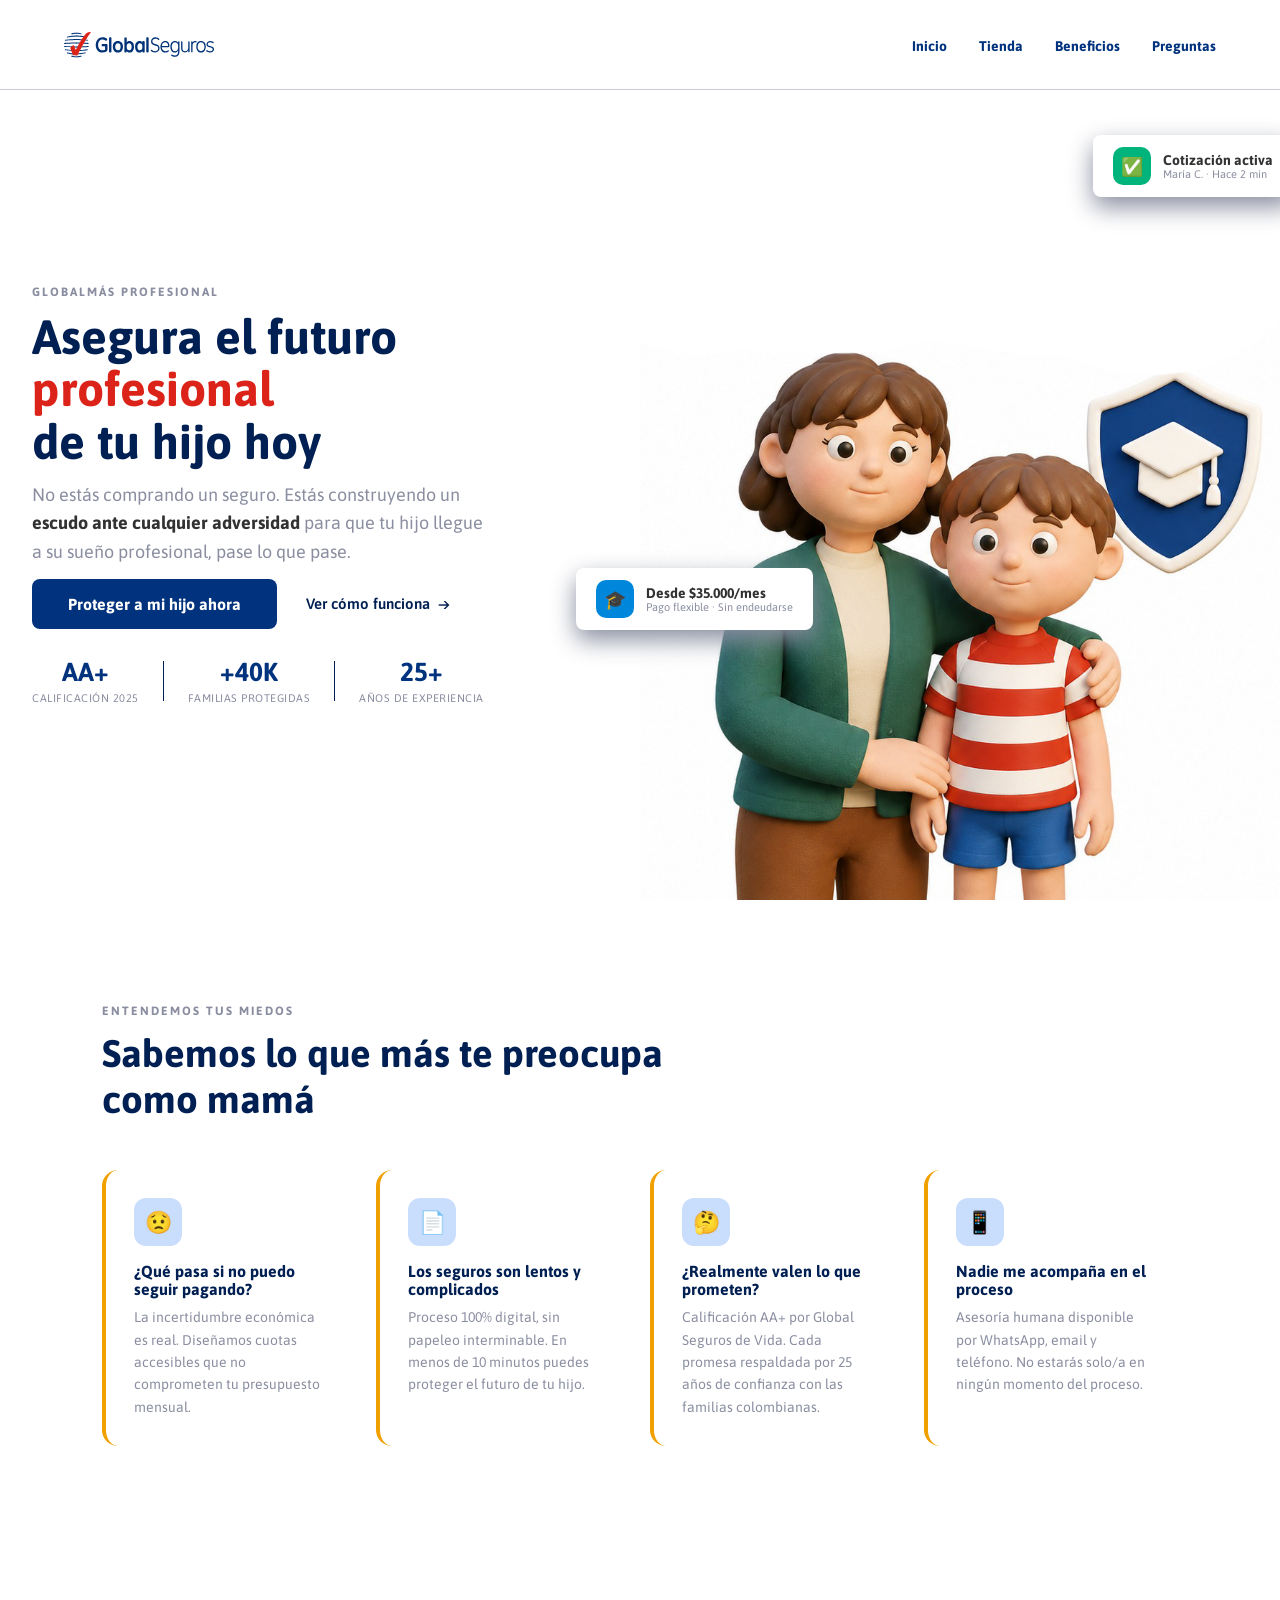
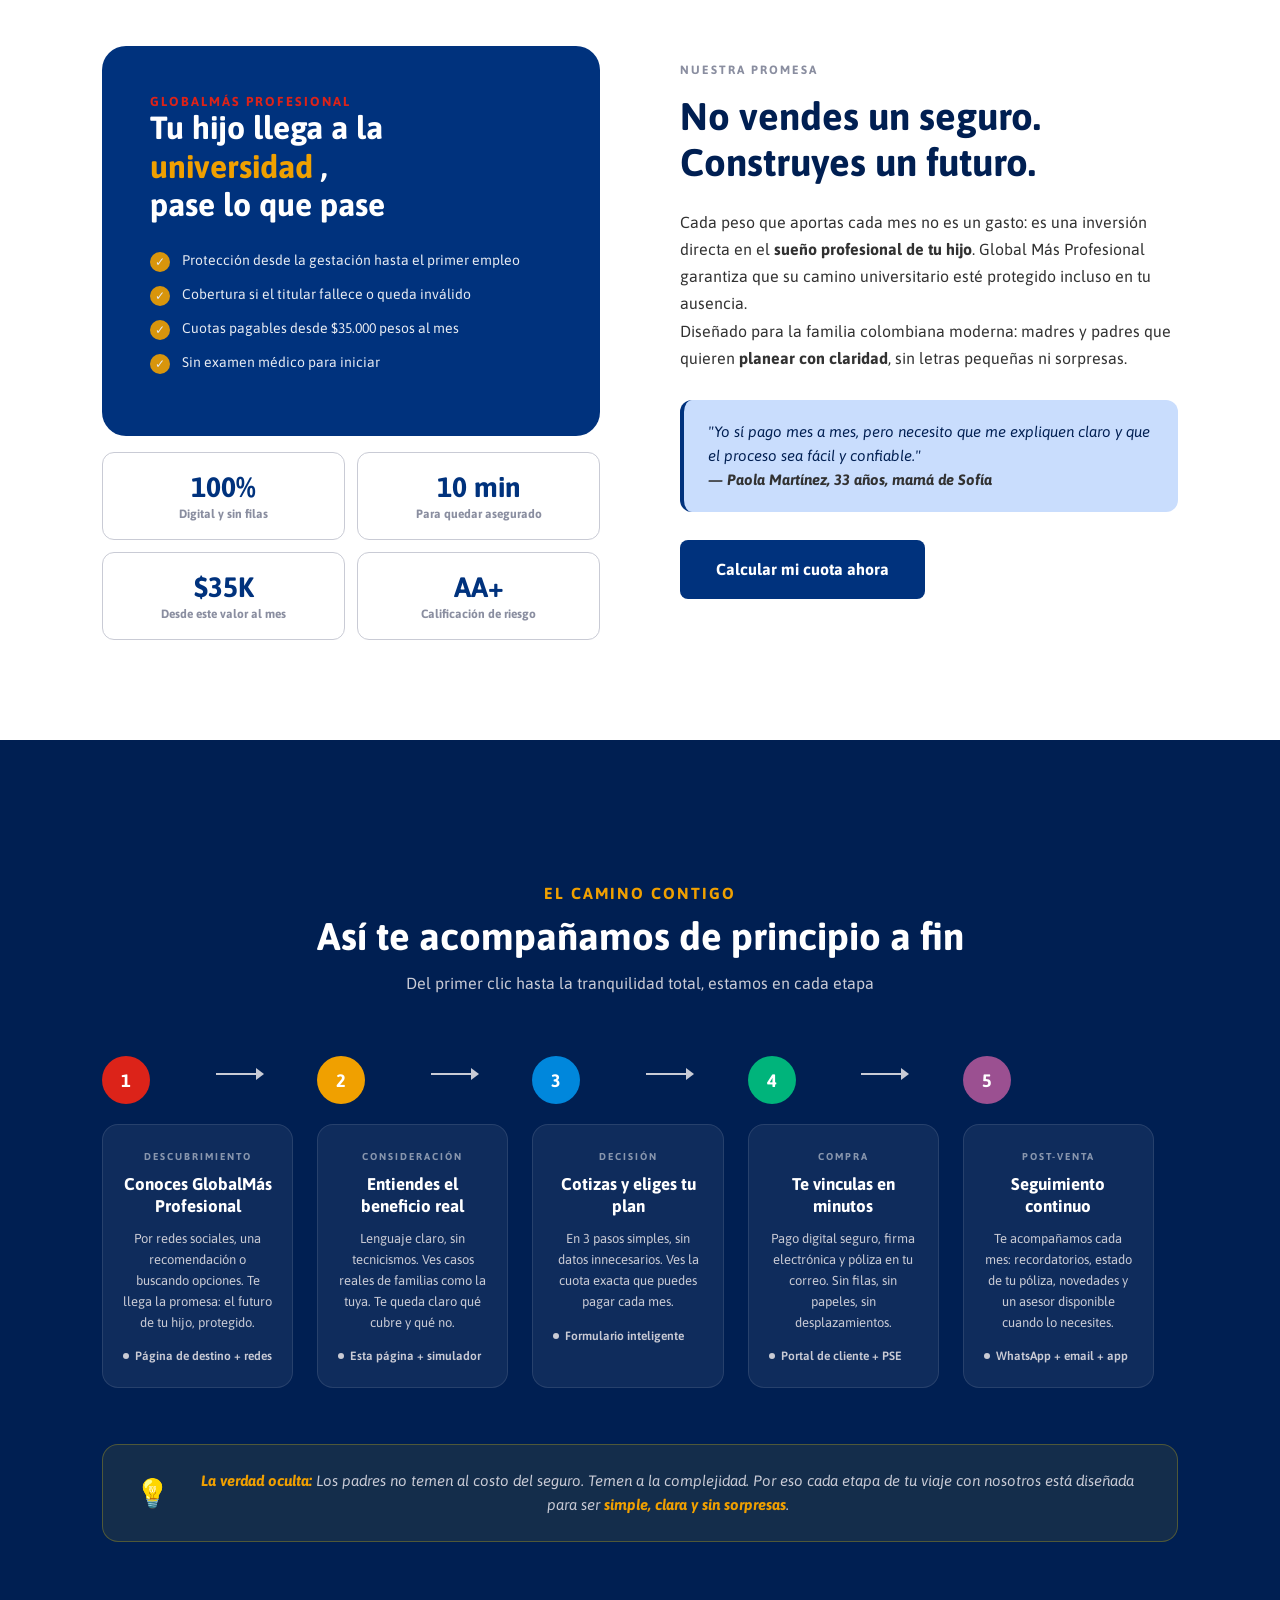
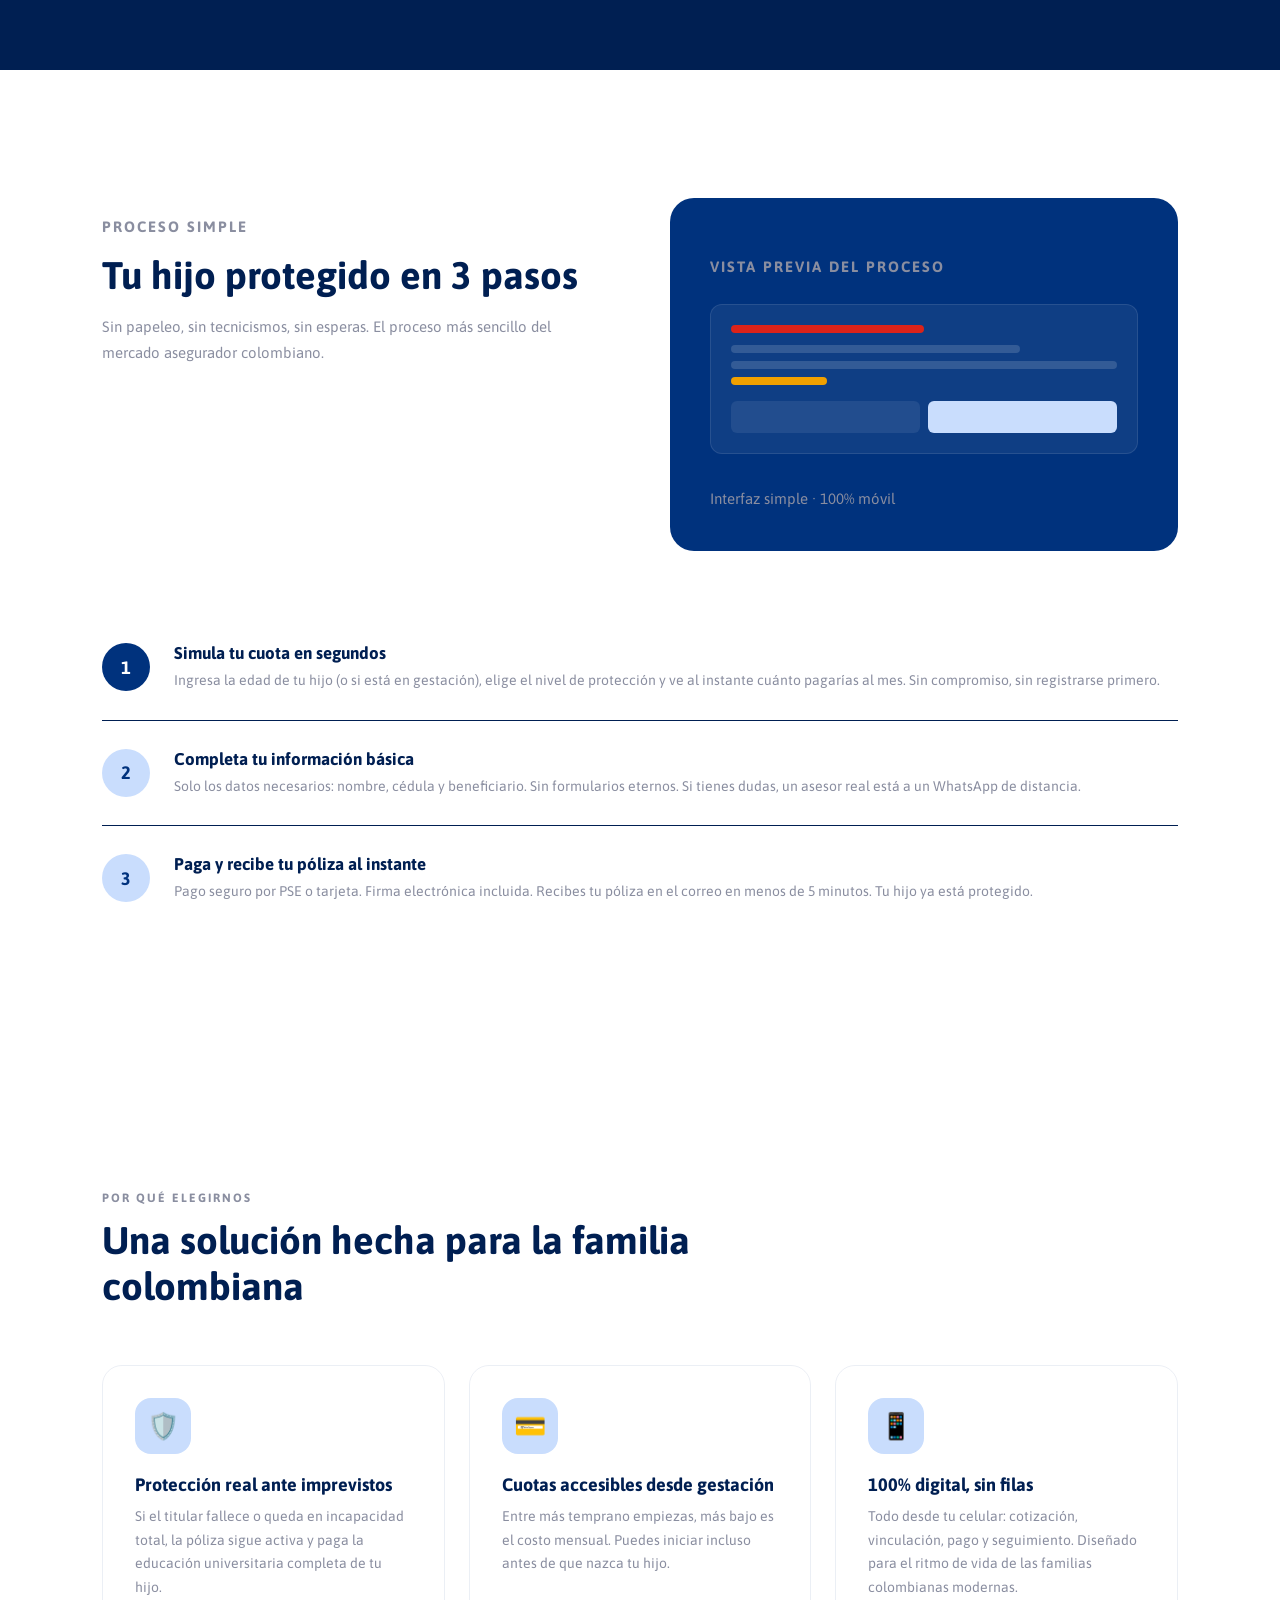
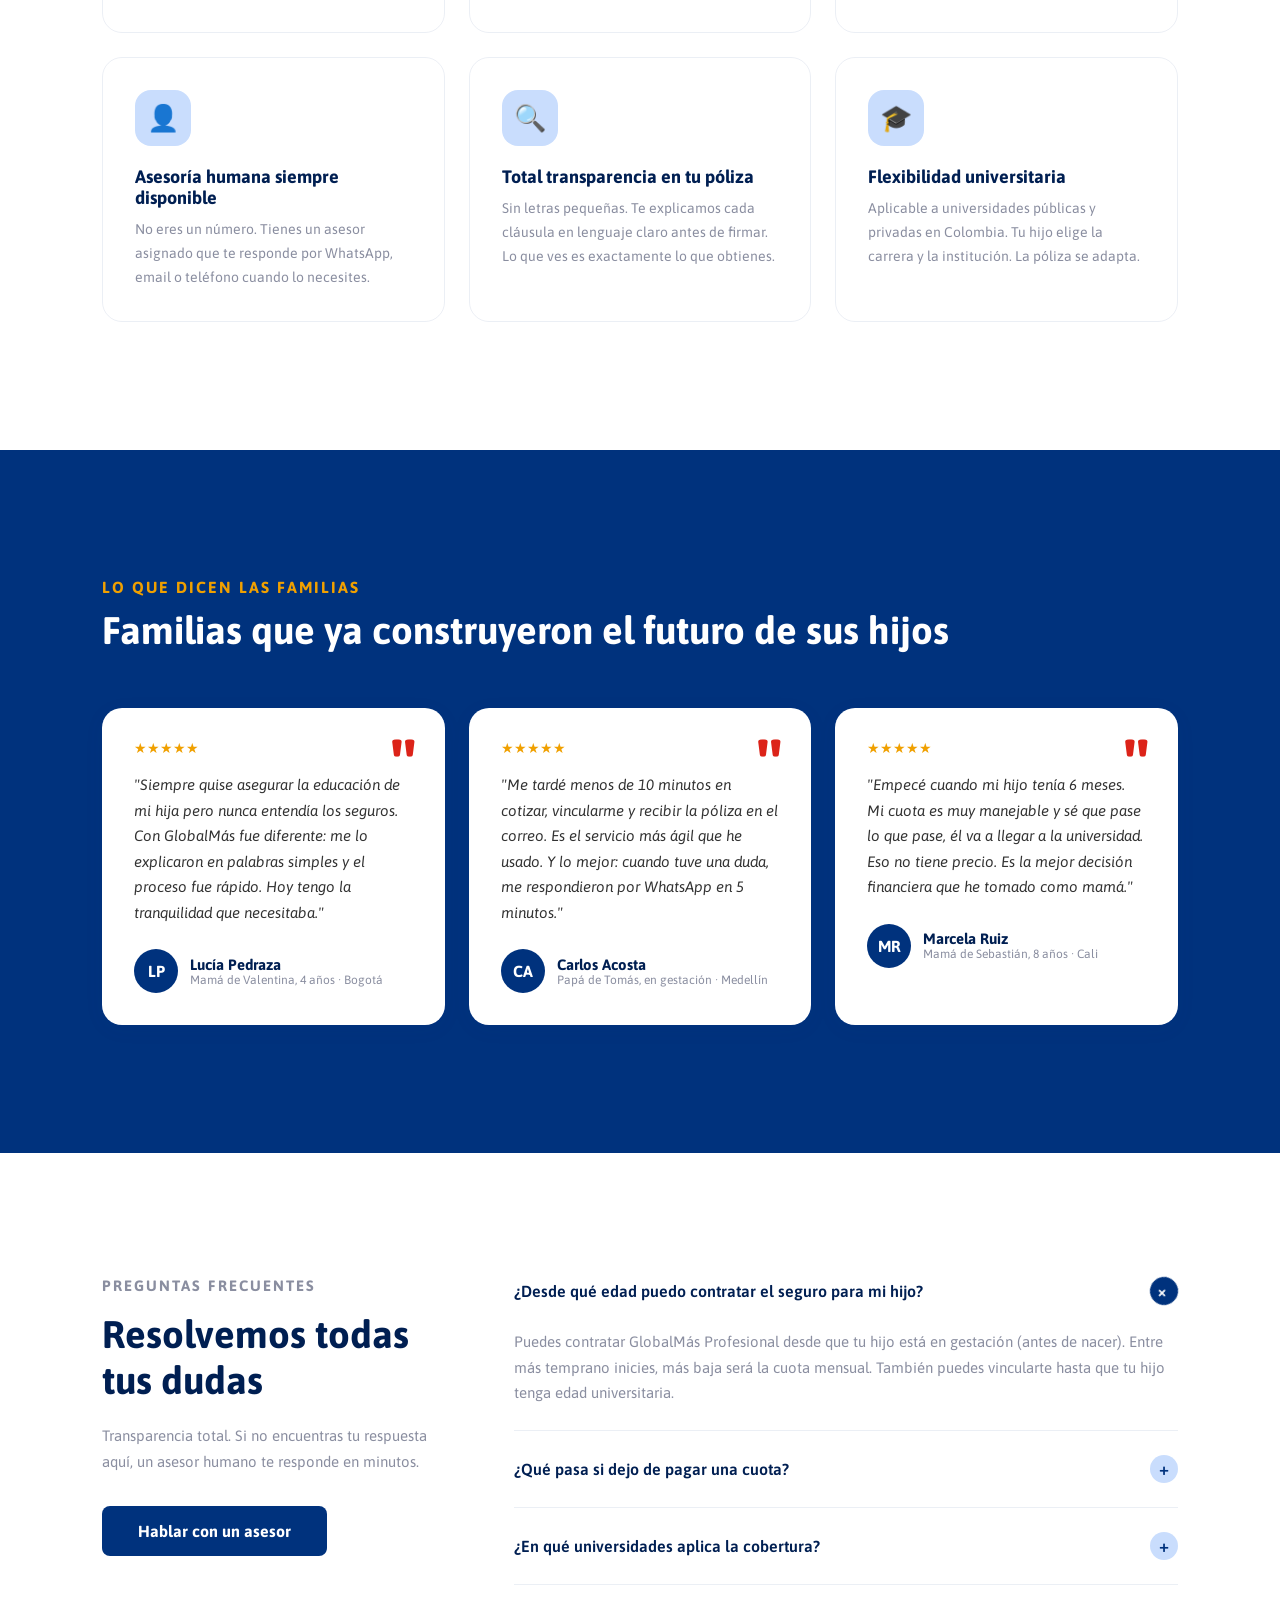
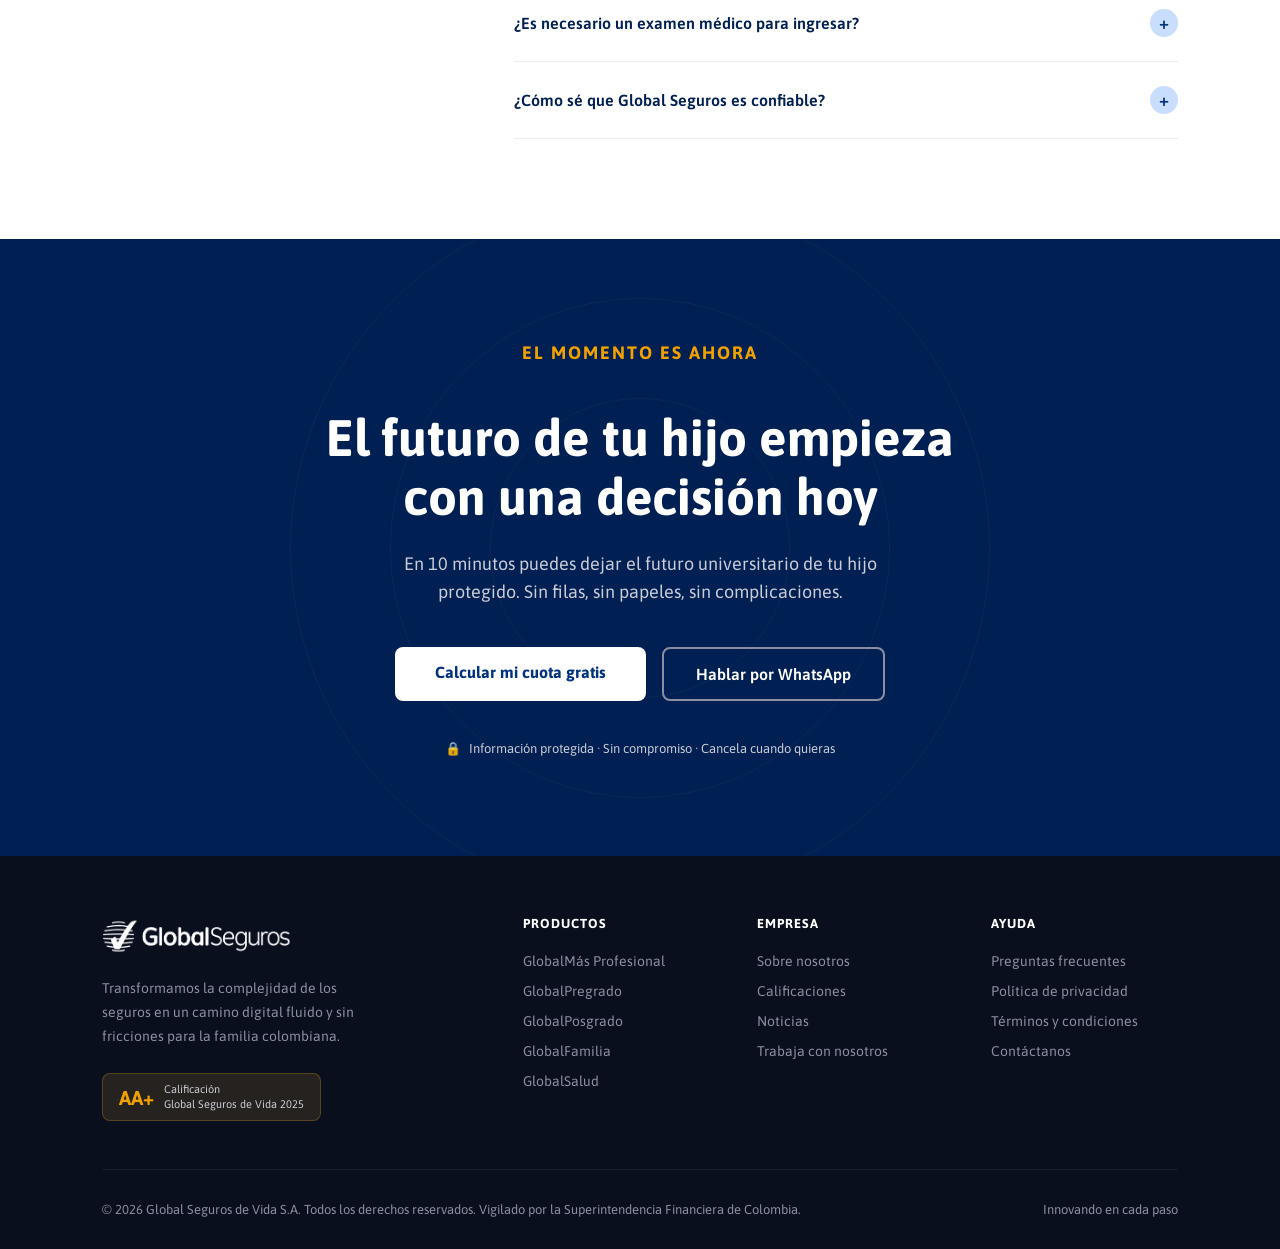
==== index.html @ 89522b18 "arreglo de carga de logos" ====
<!DOCTYPE html>
<html lang="es">
<head>
  <meta charset="UTF-8">
  <meta name="viewport" content="width=device-width, initial-scale=1.0">
  <title>GlobalMás Profesional</title>
  
  <link href="https://fonts.googleapis.com/css2?family=Asap:ital,wght@0,400;0,500;0,600;0,700;1,400&display=swap" rel="stylesheet">
  
  <link rel="stylesheet" href="estilos/marca.css">
</head>
 
<body>
  <nav>
    <div class="logotipo">
      <img src="multimedia/logo-globalseguros-2025.svg" alt="Global Seguros Logo" class="logotipo-imagen" style="max-width: 150px;">
    </div>
    <ul>
  <li><a href="index.html">Inicio</a></li>
  <li><a href="marketplace/marketplace.html">Tienda</a></li>
  <li><a href="index.html#beneficios">Beneficios</a></li>
  <li><a href="index.html#faq">Preguntas</a></li>
</ul>
  </nav>

<!-- HERO ------------------------------------------------------------------------------------->
<section class="principal">
  
    <div class="principal-tarjeta-flotante tarjeta1">
      <div class="tarjeta-icono-fondo verde">✅</div>
      <div>
        <div class="tarjeta-valor">Cotización activa</div>
        <div class="tarjeta-leyenda">María C. · Hace 2 min</div>
      </div>
    </div>
    
    <div class="principal-tarjeta-flotante tarjeta2">
      <div class="tarjeta-icono-fondo azul">🎓</div>
      <div>
        <div class="tarjeta-valor">Desde $35.000/mes</div>
        <div class="tarjeta-leyenda">Pago flexible · Sin endeudarse</div>
      </div>
    </div>
  <div class="principal-informacion">
    <span class="etiqueta">GlobalMás Profesional</span>

    <h1>
      Asegura el futuro<br>
      <span class="destacado">profesional</span><br>
      de tu hijo hoy
    </h1>

    <p class="principal-texto">
      No estás comprando un seguro. Estás construyendo un 
      <strong>escudo ante cualquier adversidad</strong>
      para que tu hijo llegue a su sueño profesional, pase lo que pase.
    </p>

    <div class="principal-acciones">
      <a href="#cta" class="boton-primario">Proteger a mi hijo ahora</a>
      <a href="#journey" class="boton-secundario">Ver cómo funciona</a>
    </div>

    <div class="principal-confianza">
      <div class="confianza-estadistica">
        <span class="numero">AA+</span>
        <span class="leyenda">Calificación 2025</span>
      </div>

      <div class="confianza-divisor"></div>
      
      <div class="confianza-estadistica">
        <span class="numero">+40K</span>
        <span class="leyenda">Familias protegidas</span>
      </div>

      <div class="confianza-divisor"></div>
      
      <div class="confianza-estadistica">
        <span class="numero">25+</span>
        <span class="leyenda">Años de experiencia</span>
      </div>
    </div>
  </div>

  <div class="contenedor-carrusel">
  
  <div class="carrusel-track" id="carrusel-track">
    <div class="carrusel-tarjeta">
      <img src="multimedia/heroimgcerca.png" alt="Descripción 1" class="carrusel-img">
    </div>
    <div class="carrusel-tarjeta">
      <img src="multimedia/heroimgdefrente.png" alt="Descripción 2" class="carrusel-img">
    </div>
    <div class="carrusel-tarjeta">
      <img src="multimedia/heroimgespaldas.png" alt="Descripción 3" class="carrusel-img">
    </div>
  </div>

</div>
</section>

<!-- PUNTOS DE DOLOR ----------------------------------------------------------------->
<section class="seccion-dolor">
  <p class="etiqueta">Entendemos tus miedos</p>
  <h2 class="seccion-title">Sabemos lo que más te preocupa como mamá</h2>
  <div class="dolor-cuadricula">
    <div class="dolor-tarjeta">
      <div class="icono">😟</div>
      <h3>¿Qué pasa si no puedo seguir pagando?</h3>
      <p>La incertidumbre económica es real. Diseñamos cuotas accesibles que no comprometen tu presupuesto mensual.</p>
    </div>
    <div class="dolor-tarjeta">
      <div class="icono">📄</div>
      <h3>Los seguros son lentos y complicados</h3>
      <p>Proceso 100% digital, sin papeleo interminable. En menos de 10 minutos puedes proteger el futuro de tu hijo.</p>
    </div>
    <div class="dolor-tarjeta">
      <div class="icono">🤔</div>
      <h3>¿Realmente valen lo que prometen?</h3>
      <p>Calificación AA+ por Global Seguros de Vida. Cada promesa respaldada por 25 años de confianza con las familias colombianas.</p>
    </div>
    <div class="dolor-tarjeta">
      <div class="icono">📱</div>
      <h3>Nadie me acompaña en el proceso</h3>
      <p>Asesoría humana disponible por WhatsApp, email y teléfono. No estarás solo/a en ningún momento del proceso.</p>
    </div>
  </div>
</section>

<!-- PROPUESTA DE VALOR --------------------------------------------------------------------------------------->
<section class="seccion-valor">
  <div class="valor-visual">
    <div class="valor-tarjeta-principal">
      <p class="nombre-producto">GlobalMás Profesional</p>
      <h2>Tu hijo llega a la<br>
        <span>universidad</span>
        ,<br>pase lo que pase</h2>
      <ul class="valor-lista-caracteristicas">
        <li>
          <span class="circulo-verificacion">✓</span>
          <span>Protección desde la gestación hasta el primer empleo</span>
        </li>
        <li>
          <span class="circulo-verificacion">✓</span>
          <span>Cobertura si el titular fallece o queda inválido</span>
        </li>
        <li>
          <span class="circulo-verificacion">✓</span>
          <span>Cuotas pagables desde $35.000 pesos al mes</span>
        </li>
        <li>
          <span class="circulo-verificacion">✓</span>
          <span>Sin examen médico para iniciar</span>
        </li>
      </ul>
    </div>
    <div class="valor-mini-tarjetas">
      <div class="valor-mini-tarjeta">
        <div class="grande">100%</div>
        <div class="pequeno">Digital y sin filas</div>
      </div>
      <div class="valor-mini-tarjeta">
        <div class="grande">10 min</div>
        <div class="pequeno">Para quedar asegurado</div>
      </div>
      <div class="valor-mini-tarjeta">
        <div class="grande">$35K</div>
        <div class="pequeno">Desde este valor al mes</div>
      </div>
      <div class="valor-mini-tarjeta">
        <div class="grande">AA+</div>
        <div class="pequeno">Calificación de riesgo</div>
      </div>
    </div>
  </div>

  <div class="valor-contenido">
    <p class="etiqueta">Nuestra promesa</p>
    <h2 class="seccion-title">No vendes un seguro.<br>Construyes un futuro.</h2>
    <p>
      Cada peso que aportas cada mes no es un gasto: es una inversión directa en el <strong>sueño profesional de tu hijo</strong>. Global Más Profesional garantiza que su camino universitario esté protegido incluso en tu ausencia.
    </p>
    <p>
      Diseñado para la familia colombiana moderna: madres y padres que quieren <strong>planear con claridad</strong>, sin letras pequeñas ni sorpresas.
    </p>
    <div class="caja-promesa">
      <p>"Yo sí pago mes a mes, pero necesito que me expliquen claro y que el proceso sea fácil y confiable."<br><strong>— Paola Martínez, 33 años, mamá de Sofía</strong></p>
    </div>
    <a href="#cta" class="boton-primario">Calcular mi cuota ahora</a>
  </div>
</section>

<!-- CUSTOMER JOURNEY -------------------------------------------------->
<section class="seccion-experiencia" id="journey">
  <div class="experiencia-encabezado">
    <p class="seccion-etiqueta">El camino contigo</p>
    <h2 class="seccion-titulo">Así te acompañamos de principio a fin</h2>
    <p>Del primer clic hasta la tranquilidad total, estamos en cada etapa</p>
  </div>

  <div class="experiencia-pasos">
    <!-- Paso 1 -------------------------------------------------------------->
    <div class="experiencia-paso paso-num-1">
      <div class="paso-numero">1</div>
      <div class="paso-conector">
        <div class="paso-conector-linea"></div>
        <div class="paso-conector-flecha"></div>
      </div>
      <div class="paso-cuerpo">
        <p class="paso-etiqueta">Descubrimiento</p>
        <h3>Conoces GlobalMás Profesional</h3>
        <p>Por redes sociales, una recomendación o buscando opciones. Te llega la promesa: el futuro de tu hijo, protegido.</p>
        <div class="paso-accion">
          <span class="paso-accion-punto"></span>
          Página de destino + redes
        </div>
      </div>
    </div>

    <!-- Paso 2 -------------------------------------------->
    <div class="experiencia-paso paso-num-2">
      <div class="paso-numero">2</div>
      <div class="paso-conector">
        <div class="paso-conector-linea"></div>
        <div class="paso-conector-flecha"></div>
      </div>
      <div class="paso-cuerpo">
        <p class="paso-etiqueta">Consideración</p>
        <h3>Entiendes el beneficio real</h3>
        <p>Lenguaje claro, sin tecnicismos. Ves casos reales de familias como la tuya. Te queda claro qué cubre y qué no.</p>
        <div class="paso-accion">
          <span class="paso-accion-punto"></span>
          Esta página + simulador
        </div>
      </div>
    </div>

    <!-- Paso 3 ----------------------------------->
    <div class="experiencia-paso paso-num-3">
      <div class="paso-numero">3</div>
      <div class="paso-conector">
        <div class="paso-conector-linea"></div>
        <div class="paso-conector-flecha"></div>
      </div>
      <div class="paso-cuerpo">
        <p class="paso-etiqueta">Decisión</p>
        <h3>Cotizas y eliges tu plan</h3>
        <p>En 3 pasos simples, sin datos innecesarios. Ves la cuota exacta que puedes pagar cada mes.</p>
        <div class="paso-accion">
          <span class="paso-accion-punto"></span>
          Formulario inteligente
        </div>
      </div>
    </div>

    <!-- Paso 4 ------------------------------------------------>
    <div class="experiencia-paso paso-num-4">
      <div class="paso-numero">4</div>
      <div class="paso-conector">
        <div class="paso-conector-linea"></div>
        <div class="paso-conector-flecha"></div>
      </div>
      <div class="paso-cuerpo">
        <p class="paso-etiqueta">Compra</p>
        <h3>Te vinculas en minutos</h3>
        <p>Pago digital seguro, firma electrónica y póliza en tu correo. Sin filas, sin papeles, sin desplazamientos.</p>
        <div class="paso-accion">
          <span class="paso-accion-punto"></span>
          Portal de cliente + PSE
        </div>
      </div>
    </div>

    <!-- Paso 5 ------------------------------------------------>
    <div class="experiencia-paso paso-num-5">
      <div class="paso-numero">5</div>
      <div class="paso-cuerpo">
        <p class="paso-etiqueta">Post-venta</p>
        <h3>Seguimiento continuo</h3>
        <p>Te acompañamos cada mes: recordatorios, estado de tu póliza, novedades y un asesor disponible cuando lo necesites.</p>
        <div class="paso-accion">
          <span class="paso-accion-punto"></span>
          WhatsApp + email + app
        </div>
      </div>
    </div>
  </div>

  <div class="experiencia-percepcion">
    <span class="percepcion-icono">💡</span>
    <p class="percepcion-texto">
      <strong>La verdad oculta:</strong> Los padres no temen al costo del seguro. Temen a la complejidad. Por eso cada etapa de tu viaje con nosotros está diseñada para ser <strong>simple, clara y sin sorpresas</strong>.
    </p>
  </div>
</section>

<!-- CÓMO FUNCIONA ------------------------------------------------------------------------------------------------------->
<section class="seccion-como" id="how">
  <div class="como-encabezado">
    <div>
      <p class="etiqueta">Proceso simple</p>
      <h2 class="seccion-title">Tu hijo protegido en 3 pasos</h2>
      <p>Sin papeleo, sin tecnicismos, sin esperas. El proceso más sencillo del mercado asegurador colombiano.
      </p>
    </div>
    <div class="como-visual">
      <p class="como-visual-titulo">Vista previa del proceso</p>
      <div class="como-visual-pantalla">
        <div class="pantalla-barra ancho-medio acento"></div>
        <div class="pantalla-barra ancho-tres-cuartos" style="margin-top:12px;"></div>
        <div class="pantalla-barra ancho-completo"></div>
        <div class="pantalla-barra ancho-un-cuarto dorado"></div>
        <div class="pantalla-fila">
          <div class="pantalla-boton"></div>
          <div class="pantalla-boton boton-acento"></div>
        </div>
      </div>
      <p>Interfaz simple · 100% móvil
      </p>
    </div>
  </div>

  <div class="como-lista-pasos">
    <div class="como-paso activo">
      <div class="como-paso-num">1</div>
      <div class="como-paso-contenido">
        <h3>Simula tu cuota en segundos</h3>
        <p>Ingresa la edad de tu hijo (o si está en gestación), elige el nivel de protección y ve al instante cuánto pagarías al mes. Sin compromiso, sin registrarse primero.</p>
      </div>
    </div>
    <div class="como-paso">
      <div class="como-paso-num">2</div>
      <div class="como-paso-contenido">
        <h3>Completa tu información básica</h3>
        <p>Solo los datos necesarios: nombre, cédula y beneficiario. Sin formularios eternos. Si tienes dudas, un asesor real está a un WhatsApp de distancia.</p>
      </div>
    </div>
    <div class="como-paso">
      <div class="como-paso-num">3</div>
      <div class="como-paso-contenido">
        <h3>Paga y recibe tu póliza al instante</h3>
        <p>Pago seguro por PSE o tarjeta. Firma electrónica incluida. Recibes tu póliza en el correo en menos de 5 minutos. Tu hijo ya está protegido.</p>
      </div>
    </div>
  </div>
</section>

<!-- BENEFICIOS --------------------------------------------------------------------------------->
<section class="seccion-beneficios" id="beneficios">
  <p class="etiqueta">Por qué elegirnos</p>
  <h2 class="seccion-title">Una solución hecha para la familia colombiana</h2>
  <div class="beneficios-cuadricula">
    <div class="beneficio-tarjeta">
      <div class="beneficio-icono">🛡️</div>
      <h3>Protección real ante imprevistos</h3>
      <p>Si el titular fallece o queda en incapacidad total, la póliza sigue activa y paga la educación universitaria completa de tu hijo.</p>
    </div>
    <div class="beneficio-tarjeta">
      <div class="beneficio-icono">💳</div>
      <h3>Cuotas accesibles desde gestación</h3>
      <p>Entre más temprano empiezas, más bajo es el costo mensual. Puedes iniciar incluso antes de que nazca tu hijo.</p>
    </div>
    <div class="beneficio-tarjeta">
      <div class="beneficio-icono">📱</div>
      <h3>100% digital, sin filas</h3>
      <p>Todo desde tu celular: cotización, vinculación, pago y seguimiento. Diseñado para el ritmo de vida de las familias colombianas modernas.</p>
    </div>
    <div class="beneficio-tarjeta">
      <div class="beneficio-icono">👤</div>
      <h3>Asesoría humana siempre disponible</h3>
      <p>No eres un número. Tienes un asesor asignado que te responde por WhatsApp, email o teléfono cuando lo necesites.</p>
    </div>
    <div class="beneficio-tarjeta">
      <div class="beneficio-icono">🔍</div>
      <h3>Total transparencia en tu póliza</h3>
      <p>Sin letras pequeñas. Te explicamos cada cláusula en lenguaje claro antes de firmar. Lo que ves es exactamente lo que obtienes.</p>
    </div>
    <div class="beneficio-tarjeta">
      <div class="beneficio-icono">🎓</div>
      <h3>Flexibilidad universitaria</h3>
      <p>Aplicable a universidades públicas y privadas en Colombia. Tu hijo elige la carrera y la institución. La póliza se adapta.</p>
    </div>
  </div>
</section>

<!-- TESTIMONIOS -------------------------------------------------->
<section class="seccion-testimonios">
  <p class="seccion-etiqueta">Lo que dicen las familias</p>
  <h2 class="seccion-titulo">Familias que ya construyeron el futuro de sus hijos</h2>
  <div class="testimonios-cuadricula">
    <div class="testimonio-tarjeta">
      <div class="estrellas">★★★★★</div>
      <p>"Siempre quise asegurar la educación de mi hija pero nunca entendía los seguros. Con GlobalMás fue diferente: me lo explicaron en palabras simples y el proceso fue rápido. Hoy tengo la tranquilidad que necesitaba."</p>
      <div class="testimonio-autor">
        <div class="autor-avatar">LP</div>
        <div>
          <div class="autor-nombre">Lucía Pedraza</div>
          <div class="autor-rol">Mamá de Valentina, 4 años · Bogotá</div>
        </div>
      </div>
    </div>
    <div class="testimonio-tarjeta">
      <div class="estrellas">★★★★★</div>
      <p>"Me tardé menos de 10 minutos en cotizar, vincularme y recibir la póliza en el correo. Es el servicio más ágil que he usado. Y lo mejor: cuando tuve una duda, me respondieron por WhatsApp en 5 minutos."</p>
      <div class="testimonio-autor">
        <div class="autor-avatar">CA</div>
        <div>
          <div class="autor-nombre">Carlos Acosta</div>
          <div class="autor-rol">Papá de Tomás, en gestación · Medellín</div>
        </div>
      </div>
    </div>
    <div class="testimonio-tarjeta">
      <div class="estrellas">★★★★★</div>
      <p>"Empecé cuando mi hijo tenía 6 meses. Mi cuota es muy manejable y sé que pase lo que pase, él va a llegar a la universidad. Eso no tiene precio. Es la mejor decisión financiera que he tomado como mamá."</p>
      <div class="testimonio-autor">
        <div class="autor-avatar">MR</div>
        <div>
          <div class="autor-nombre">Marcela Ruiz</div>
          <div class="autor-rol">Mamá de Sebastián, 8 años · Cali</div>
        </div>
      </div>
    </div>
  </div>
</section>

<!-- FAQ --------------------------------------->
<section class="seccion-preguntas" id="faq">
  <div class="preguntas-izquierdo">
    <p class="etiqueta">Preguntas frecuentes</p>
    <h2 class="seccion-title">Resolvemos todas tus dudas</h2>
    <p>Transparencia total. Si no encuentras tu respuesta aquí, un asesor humano te responde en minutos.</p>
    <a href="#cta" class="boton-primario">Hablar con un asesor</a>
  </div>
  <div class="preguntas-lista">
    <div class="preguntas-elemento abierto">
      <button class="preguntas-pregunta" onclick="toggleFaq(this)">
        ¿Desde qué edad puedo contratar el seguro para mi hijo?
        <span class="preguntas-icono">+</span>
      </button>
      <div class="preguntas-respuesta">
        Puedes contratar GlobalMás Profesional desde que tu hijo está en gestación (antes de nacer). Entre más temprano inicies, más baja será la cuota mensual. También puedes vincularte hasta que tu hijo tenga edad universitaria.
      </div>
    </div>
    <div class="preguntas-elemento">
      <button class="preguntas-pregunta" onclick="toggleFaq(this)">
        ¿Qué pasa si dejo de pagar una cuota?
        <span class="preguntas-icono">+</span>
      </button>
      <div class="preguntas-respuesta">
        Tienes un periodo de gracia de 30 días. Además, te avisamos con anticipación por WhatsApp and email para evitar que eso suceda. Nuestro asesor puede ayudarte a ajustar el plan si cambias de situación económica.
      </div>
    </div>
    <div class="preguntas-elemento">
      <button class="preguntas-pregunta" onclick="toggleFaq(this)">
        ¿En qué universidades aplica la cobertura?
        <span class="preguntas-icono">+</span>
      </button>
      <div class="preguntas-respuesta">
        En todas las universidades acreditadas de Colombia, tanto públicas como privadas. Tu hijo elige libremente dónde estudiar y qué carrera seguir. La póliza cubre el proyecto educativo, no una institución específica.
      </div>
    </div>
    <div class="preguntas-elemento">
      <button class="preguntas-pregunta" onclick="toggleFaq(this)">
        ¿Es necesario un examen médico para ingresar?
        <span class="preguntas-icono">+</span>
      </button>
      <div class="preguntas-respuesta">
        No. Para los planes básicos de GlobalMás Profesional no se requiere examen médico previo. Solo necesitas completar un breve cuestionario de salud en línea. El proceso es ágil y completamente digital.
      </div>
    </div>
    <div class="preguntas-elemento">
      <button class="preguntas-pregunta" onclick="toggleFaq(this)">
        ¿Cómo sé que Global Seguros es confiable?
        <span class="preguntas-icono">+</span>
      </button>
      <div class="preguntas-respuesta">
        Global Seguros de Vida cuenta con calificación AA+ otorgada en 2025, más de 25 años en el mercado asegurador colombiano y más de 40.000 familias protegidas. Estamos vigilados por la Superintendencia Financiera de Colombia.
      </div>
    </div>
  </div>
</section>

<!-- CTA FINAL --------------------------------------------------------------->
<section class="seccion-llamado-accion" id="cta">
  <div class="llamado-accion-circulos">
    <div class="llamado-accion-circulo" style="width:300px;height:300px;"></div>
    <div class="llamado-accion-circulo" style="width:500px;height:500px;"></div>
    <div class="llamado-accion-circulo" style="width:700px;height:700px;"></div>
  </div>
  <p class="seccion-etiqueta">El momento es ahora</p>
  <h2 class="seccion-titulo">El futuro de tu hijo empieza con una decisión hoy</h2>
  <p>En 10 minutos puedes dejar el futuro universitario de tu hijo protegido. Sin filas, sin papeles, sin complicaciones.</p>
  <div class="llamado-accion-acciones">
    <a href="#" class="boton-blanco">Calcular mi cuota gratis</a>
    <a href="#" class="boton-esquema-blanco">Hablar por WhatsApp</a>
  </div>
  <div class="llamado-accion-garantia">
    <span>🔒</span>
    Información protegida · Sin compromiso · Cancela cuando quieras
  </div>
</section>

<!-- FOOTER -->
<footer>
  <div class="pie-superior">
    <div class="pie-marca">
      <div class="logotipo-texto"><img src="multimedia/logo2-1.png" alt="Global Seguros Logo" class="logotipo-imagen"></div>
      <p>Transformamos la complejidad de los seguros en un camino digital fluido y sin fricciones para la familia colombiana.</p>
      <div class="pie-aa">
        <span class="aa-distintivo">AA+</span>
        <div class="aa-texto">Calificación<br>Global Seguros de Vida 2025</div>
      </div>
    </div>
    <div class="pie-columna">
      <h4>Productos</h4>
      <ul>
        <li><a href="#">GlobalMás Profesional</a></li>
        <li><a href="#">GlobalPregrado</a></li>
        <li><a href="#">GlobalPosgrado</a></li>
        <li><a href="#">GlobalFamilia</a></li>
        <li><a href="#">GlobalSalud</a></li>
      </ul>
    </div>
    <div class="pie-columna">
      <h4>Empresa</h4>
      <ul>
        <li><a href="#">Sobre nosotros</a></li>
        <li><a href="#">Calificaciones</a></li>
        <li><a href="#">Noticias</a></li>
        <li><a href="#">Trabaja con nosotros</a></li>
      </ul>
    </div>
    <div class="pie-columna">
      <h4>Ayuda</h4>
      <ul>
        <li><a href="#">Preguntas frecuentes</a></li>
        <li><a href="#">Política de privacidad</a></li>
        <li><a href="#">Términos y condiciones</a></li>
        <li><a href="#">Contáctanos</a></li>
      </ul>
    </div>
  </div>
  <div class="pie-inferior">
    <span>© 2026 Global Seguros de Vida S.A. Todos los derechos reservados. Vigilado por la Superintendencia Financiera de Colombia.</span>
    <span>Innovando en cada paso</span>
  </div>
</footer>

 <!-- Contenedor de notificaciones -->
  <div data-notificaciones></div>
  
  <script src="scripts/main.js"></script>
</body>
</html>
---- estilos/marca.css ----
:root {
  /* --- COLORES PRINCIPALES ----------------------------------------------------- */
  --azul-global: #00327D;
  --rojo-global: #DC2319;
  --blanco: #FFFFFF;
   
  /* --- COLORES DE LOS SEGUROS ------------------------------------------------ */
  --educacion: #0087DC;
  --pension-vol: #00B47B;
  --renta-vol: #9B5091;
  --vida: #FF5555;
  --renta-vitalicia: #F0A000;
  --previsional: #8C5F46;
  --accidentes: #8E2D55;


  /* --- VARIACIONES PARA INTERFAZ --------------------------------------------- */
  --azul-oscuro: #001F52; 
  --azul-claro: #c9ddfd;
  --gris-claro: #c9cbd5;
  --gris-medio: #8A8EA0;
  --gris-texto: #323232;
}
  * { 
    margin: 0; 
    padding: 0; 
    box-sizing: border-box; 
  }

  html { 
    scroll-behavior: smooth; 
  }

  body {
    font-family: 'Asap', sans-serif;
    color: var(--gris-texto);
    background: var(--blanco);
    overflow-x: hidden;
  }

/* NAV ----------------------------------------------------------------------*/
nav {
    position: fixed; 
    top: 0; 
    left: 0; 
    right: 0; 
    z-index: 100;
    background: var(--blanco);
    border-bottom: 1px solid var(--gris-claro);
    padding: 0 5%;
    display: flex; 
    align-items: center; 
    justify-content: space-between;
    height: 10vh;
  }

.logotipo {
    display: flex; 
    align-items: center; 
    gap: 10px;
  }
.logotipo-imagen {
    height: 40px; 
    width: auto; 
  }
  
.logotipo-texto em {
   font-style: normal; 
   font-weight: 400; 
   color: var(--gris-texto); 
  }

nav ul {
    list-style: none; 
    display: flex; 
    gap: 32px; 
    align-items: center;
  }
nav ul a {
    text-decoration: none; 
    font-size: 14px; 
    color: var(--azul-global);
    font-weight: bold; 
    transition: color 0.2s;
  }

nav ul a:hover { 
    color: var(--rojo-global); 
  }


/* HERO ----------------------------------------------------------------------*/
.principal {
  width: 100vw;
  height: 100vh;
  display: grid; 
  grid-template-columns: 1fr 1fr;
}

.principal-informacion {
  display: flex; 
  flex-direction: column; 
  justify-content: center;
  padding: 20vh 5% 10vh 5%;
  position: relative; 
  z-index: 2; 
  height: 100%;
}

.etiqueta {
  display: inline-flex; 
  align-items: center; 
  gap: 2%;
  font-size: 12px; 
  font-weight: 700;
  letter-spacing: 2px;
  text-transform: uppercase;
  margin-bottom: 2%; 
  width: fit-content;
  color: var(--gris-medio);
  margin-bottom: 12px;
}

.principal h1 {
  font-size: 3em;
  font-weight: 700;
  line-height: 1.1;
  color: var(--azul-oscuro);
  
}

.principal h1 .destacado {
  color: var(--rojo-global);
}

.principal-texto {
  font-size: 18px; 
  line-height: 1.6;
  color: var(--gris-medio);
  max-width: 80%;
  margin: 2% 0 2% 0;
}

.principal-texto strong { 
  color: var(--gris-texto); 
}


.seccion-title {
  font-size: 2.2rem;
  font-weight: 700;
  line-height: 1.1;
  color: var(--azul-oscuro);
}

  /* botones hero---------------------------- */
  .principal-acciones {
    display: flex; 
    gap: 5%; 
    align-items: center; 
    flex-wrap: wrap;
    margin-bottom: 5%;
  }

  .boton-primario {
    background: var(--azul-global);
    color: var(--blanco);
    padding: 16px 36px;
    border-radius: 8px;
    font-size: 16px; 
    font-weight: 700;
    text-decoration: none;
    transition: all 0.2s;
    display: inline-block;
    border: none; 
    cursor: pointer;
  }

  .boton-primario:hover { 
    background: var(--azul-oscuro); 
    transform: translateY(-1px); 
  }

  .boton-secundario {
    color: var(--azul-oscuro);
    font-size: 15px; 
    font-weight: 600;
    text-decoration: none;
    display: inline-flex; 
    align-items: center; 
    gap: 8px;
    transition: gap 0.2s;
  }

  .boton-secundario:hover { 
    gap: 12px; 
  }
  .boton-secundario::after { 
    content: '→'; 
  }

  /* stats hero ---------------------------*/

  .principal-confianza {
    
    display: flex; 
    align-items: center; 
    gap: 24px;
  }

  .confianza-estadistica {
    text-align: center;
  }

  .confianza-estadistica .numero {
    font-size: 26px; 
    font-weight: 700; 
    color: var(--azul-global);
    display: block;
  }

  .confianza-estadistica .leyenda {
    font-size: 11px; 
    color: var(--gris-medio); 
    text-transform: uppercase;
    letter-spacing: 0.5px;
  }

  .confianza-divisor {
    width: 1px; 
    height: 40px; 
    background: var(--azul-oscuro);
  }

/* HERO imagen / Contenedor del Carrusel ----------------------------------------*/

.contenedor-carrusel {
    position: relative;
    width: 100%;
    height: 100vh; 
    overflow: hidden;
    background: var(--azul-global); 
    }

.carrusel-track {
    display: flex;
    width: 100%;
    height: 100%;
    overflow: hidden;
    scroll-behavior: smooth;
}

.carrusel-tarjeta {
    flex: 0 0 100%; 
    width: 100%;
    height: 100%;
}

.carrusel-img {
    object-fit: cover;
    width: 100%;
    height: 100%;
}


/* Tarjetas flotantes del Carrusel---------------------------------- */
.principal-tarjeta-flotante {
    position: absolute;
    background: var(--blanco);
    padding: 12px 20px;
    border-radius: 8px;
    box-shadow: 0 10px 25px var(--gris-medio);
    display: flex;
    align-items: center;
    gap: 12px;
    z-index: 5; 
    animation: float 3s ease-in-out infinite;
  }

  .principal-tarjeta-flotante.tarjeta1 {
    top: 15%; 
    right: -1%;
    animation-delay: 0s;
  }

  .principal-tarjeta-flotante.tarjeta2 {
    bottom: 30%; 
    left: 45%;
    animation-delay: 1.5s;
  }

  @keyframes float {
    0%, 100% { transform: translateY(0); }
    50% { transform: translateY(-8px); }
  }

  .tarjeta-icono-fondo {
    width: 38px; 
    height: 38px; 
    border-radius: 10px;
    display: flex; 
    align-items: center; 
    justify-content: center;
    font-size: 18px;
  }

  .tarjeta-icono-fondo.verde { 
    background: var(--pension-vol); 
  }

  .tarjeta-icono-fondo.azul { 
    background: var(--educacion); 
  }

  .tarjeta-leyenda {
    font-size: 11px; 
    color: var(--gris-medio); 
  }

  .tarjeta-valor { 
    font-size: 14px; 
    font-weight: 700; 
    color: var(--gris-texto); 
  }


/* PUNTOS DE DOLOR ---------------------------------------------------------------------*/
.seccion-dolor {
  padding: 100px 8%;
}
.seccion-title {
  font-size: clamp(28px, 3vw, 42px);
  font-weight: 700; 
  color: var(--azul-oscuro);
  line-height: 1.2; 
  max-width: 600px;
}

.dolor-cuadricula {
  display: grid; 
  grid-template-columns: repeat(auto-fit, minmax(240px, 1fr));
  gap: 20px; 
  margin-top: 48px;
}

.dolor-tarjeta {
  background: var(--blanco);
  border-radius: 16px;
  padding: 28px;
  border-left: 4px solid var(--renta-vitalicia);
  transition: transform 0.2s, 
  box-shadow 0.2s;
}
.dolor-tarjeta:hover { 
  transform: translateY(-4px); 
  box-shadow: 0 12px 40px var(--gris-medio); 
}

.dolor-tarjeta .icono {
  width: 48px; 
  height: 48px; 
  border-radius: 12px;
  background: var(--azul-claro);
  display: flex; 
  align-items: center; 
  justify-content: center;
  font-size: 22px; 
  margin-bottom: 16px;
}

.dolor-tarjeta h3 { 
  font-size: 16px; 
  font-weight: 700; 
  color: var(--azul-oscuro); 
  margin-bottom: 8px; 
}

.dolor-tarjeta p { 
  font-size: 14px; 
  color: var(--gris-medio); 
  line-height: 1.6; 
}

.dolor-flecha {
  display: flex; 
  align-items: center; 
  justify-content: center;
  margin: 48px 0 0;
}

.dolor-flecha-linea {
  width: 2px; 
  height: 60px; 
  background: linear-gradient(to bottom, var(--rojo-global), var(--azul-global));
  position: relative;
}

.dolor-flecha-linea::after {
  content: ''; 
  position: absolute; 
  bottom: 0; 
  left: 50%;
  transform: translateX(-50%);
  border-left: 8px solid transparent;
  border-right: 8px solid transparent;
  border-top: 12px solid var(--azul-global);
}

/* PROPUESTA DE VALOR ----------------------------------------------- */
.seccion-valor {
  padding: 100px 8%;
  display: grid; 
  grid-template-columns: 1fr 1fr;
  gap: 80px; 
  align-items: center;
}

.nombre-producto {
  color: var(--rojo-global);
}

.valor-visual {
  position: relative;
}
.valor-tarjeta-principal {
  background: var(--azul-global);
  border-radius: 24px;
  padding: 48px;
  color: var(--blanco);
  position: relative; 
  overflow: hidden;
}

.valor-tarjeta-principal .nombre-producto {
  font-size: 13px; 
  font-weight: 700; 
  letter-spacing: 2px;
  text-transform: uppercase; 
}

.valor-tarjeta-principal h2 {
  font-size: 32px; 
  font-weight: 700; 
  line-height: 1.2; 
  margin-bottom: 20px;
}

.valor-tarjeta-principal h2 span { 
  color: var(--renta-vitalicia); 
}

.valor-lista-caracteristicas {
  list-style: none; 
  margin-top: 28px;
}

.valor-lista-caracteristicas li {
  display: flex; 
  align-items: flex-start; 
  gap: 12px;
  margin-bottom: 14px; 
  font-size: 14px; 
  opacity: 0.9;
}
.circulo-verificacion {
  width: 20px; 
  height: 20px; 
  border-radius: 50%;
  background: var(--renta-vitalicia);
  display: flex; 
  align-items: center; 
  justify-content: center;
  font-size: 12px; 
}

.valor-mini-tarjetas {
  display: grid; 
  grid-template-columns: 1fr 1fr; 
  gap: 12px;
  font-weight: bold;
  margin-top: 16px;
}

.valor-mini-tarjeta {
  background: var(--blanco);
  border-radius: 12px; 
  padding: 18px;
  border: 1px solid var(--gris-claro);
  text-align: center; 
  transition: transform 0.2s, 
  box-shadow 0.2s;
}
.valor-mini-tarjeta:hover { 
  transform: translateY(-4px); 
  box-shadow: 0 12px 40px var(--gris-medio); 
}

.valor-mini-tarjeta .grande { 
  font-size: 28px; 
  font-weight: 700; 
  color: var(--azul-global); 
}

.valor-mini-tarjeta .pequeno { 
  font-size: 12px; 
  color: var(--gris-medio); 
  margin-top: 4px; 
}

.valor-contenido .seccion-title { 
  margin-bottom: 24px; 
}

.valor-contenido {
  font-size: 16px; 
  line-height: 1.7; 
  color: var(--gris-texto);
  margin-bottom: 32px;
}

.valor-contenido strong { 
  color: var(--gris-texto); 
}
.caja-promesa {
  background: var(--azul-claro);
  border-radius: 12px; padding: 20px 24px;
  border-left: 4px solid var(--azul-global);
  margin: 28px 0;
}
.caja-promesa p {
  font-size: 15px; 
  font-style: italic; 
  color: var(--azul-oscuro);
  margin: 0; 
  line-height: 1.6;
}

/* CUSTOMER JOURNEY --------------------------------------------------*/
.seccion-experiencia {
  padding: 10% 8%;
  background: var(--azul-oscuro);
  position: relative; 
  overflow: hidden;
  text-align: center;
  }

.experiencia-encabezado {
  color: var(--gris-claro);
  gap: 16px;
  text-align: center; 
  margin-bottom: 64px;
  position: relative; 
  z-index: 2;
}

.seccion-etiqueta { 
  color: var(--renta-vitalicia);
  font-weight: 700;
  letter-spacing: 2px;
  text-transform: uppercase;
  gap: 2%;
  display: inline-flex; 
  align-items: center; 
  margin-bottom: 2%; 
  width: fit-content;
  margin-bottom: 12px;
}

.seccion-titulo {
  color: var(--blanco);
  font-size: clamp(28px, 3vw, 42px);}

.experiencia-encabezado p {
   margin-top: 16px;
}

.experiencia-pasos {
  display: flex; 
  align-items: stretch;
  position: relative; 
  z-index: 2;
  overflow-x: auto; 
  padding-bottom: 8px;
}

.experiencia-paso {
  flex: 1; 
  min-width: 180px;
  display: flex; 
  flex-direction: column;
  position: relative;
}

.paso-conector {
  position: absolute; 
  top: 5%;
  right: 25%;
  width: 48px; 
  height: 2px;
  z-index: 3;
  display: flex; 
  align-items: center;
}

.paso-conector-linea {
  flex: 1; 
  height: 2px; 
  background: var(--gris-claro);
}

.paso-conector-flecha {
  width: 0; height: 0;
  border-top: 6px solid transparent;
  border-bottom: 6px solid transparent;
  border-left: 8px solid var(--gris-claro);
  flex-shrink: 0;
}

.paso-numero {
  width: 48px; 
  height: 48px;
  border-radius: 50%;
  display: flex; 
  align-items: center; 
  justify-content: center;
  font-size: 18px; 
  font-weight: 700;
  margin-bottom: 20px; 
  position: relative; 
  z-index: 2;
  transition: transform 0.2s;
}
.experiencia-paso:hover .paso-numero { 
  transform: scale(1.1); 
}

.paso-num-1 .paso-numero { 
  background: var(--rojo-global); 
  color: var(--blanco); 
}

.paso-num-2 .paso-numero { 
  background: var(--renta-vitalicia); 
  color: var(--blanco); 
}

.paso-num-3 .paso-numero { 
  background: var(--educacion); 
  color: var(--blanco); 
}

.paso-num-4 .paso-numero { 
  background: var(--pension-vol); 
  color: var(--blanco); 
}

.paso-num-5 .paso-numero { 
  background: var(--renta-vol); 
  color: var(--blanco); 
  }

.paso-cuerpo {
  background: rgba(255,255,255,0.06);
  border: 1px solid rgba(255,255,255,0.1);
  border-radius: 16px;
  padding: 24px 20px;
  flex: 1;
  transition: background 0.2s, border-color 0.2s;
  margin-right: 24px;
}

.experiencia-paso:hover .paso-cuerpo {
  background: rgba(255,255,255,0.1);
  border-color: rgba(255,255,255,0.25);
}
.paso-cuerpo .paso-etiqueta {
  font-size: 10px; 
  font-weight: 700; 
  letter-spacing: 2px;
  text-transform: uppercase; 
  opacity: 0.5; 
  color: var(--blanco);
  margin-bottom: 8px;
}

.paso-cuerpo h3 {
  font-size: 17px; 
  font-weight: 700; 
  color: var(--blanco);
  margin-bottom: 12px; 
  line-height: 1.3;
}

.paso-cuerpo p {
  font-size: 13px; 
  color: var(--gris-claro);
  line-height: 1.6;
}

.paso-cuerpo .paso-accion {
  margin-top: 16px;
  display: flex; 
  align-items: center; 
  gap: 6px;
  font-size: 12px; 
  font-weight: 600; 
  color: var(--gris-claro);
}

.paso-accion-punto {
  width: 6px; 
  height: 6px; 
  border-radius: 50%;
  background: var(--gris-claro); 
  flex-shrink: 0;
}

.experiencia-percepcion {
  margin-top: 48px;
  background: rgba(255,215,0,0.08);
  border: 1px solid rgba(255,215,0,0.25);
  border-radius: 16px;
  padding: 24px 32px;
  display: flex; 
  align-items: center; gap: 20px;
  position: relative; 
  z-index: 2;
}

.percepcion-icono {
  font-size: 28px; 
}

.percepcion-texto {
  font-size: 15px; 
  color: var(--gris-claro);
  line-height: 1.6; 
  font-style: italic;
}

.percepcion-texto strong { 
  color: var(--renta-vitalicia);
}

/* COMO FUNCIONA / PASOS *------------------------------------------------------------------------------*/
.seccion-como {
  padding: 10% 8%;
}

.como-encabezado p{
  margin-top:16px; 
  color:var(--gris-medio); 
  font-size:15px; 
  line-height:1.7;
}

.como-encabezado {
  display: grid; 
  grid-template-columns: 1fr 1fr; 
  gap: 60px;
  align-items: start; 
  margin-bottom: 64px;
}

.como-lista-pasos {
  display: flex; 
  flex-direction: column; 
}

.como-paso {
  display: flex; 
  gap: 24px;
  padding: 28px 0;
  border-bottom: 1px solid var(--azul-oscuro);
  cursor: pointer;
  transition: all 0.2s;
}

.como-paso:last-child { 
  border-bottom: none; 
}

.como-paso:hover { 
  transform: translateX(6px); 
}

.como-paso-num {
  width: 48px; 
  height: 48px; 
  border-radius: 50%;
  background: var(--azul-claro);
  color: var(--azul-global);
  font-size: 18px; 
  font-weight: 700;
  display: flex; 
  align-items: center; 
  justify-content: center;
}

.como-paso.activo .como-paso-num {
  background: var(--azul-global); 
  color: var(--blanco);
}

.como-paso-contenido h3 {
  font-size: 17px; 
  font-weight: 700; 
  color: var(--azul-oscuro);
  margin-bottom: 6px;
}

.como-paso-contenido p {
  font-size: 14px; 
  color: var(--gris-medio); 
  line-height: 1.6;
}

.como-visual {
  background: var(--azul-global);
  border-radius: 24px; 
  padding: 40px;
  display: flex; 
  flex-direction: column; 
  gap: 16px;
  align-self: start;
  position: sticky; 
  top: 88px;
}

.como-visual-titulo {
  font-size: 13px; text-transform: uppercase; 
  letter-spacing: 2px;
  color: var(--gris-claro); 
  font-weight: 700;
  margin-bottom: 8px;
}

.como-visual-pantalla {
  background: rgba(255,255,255,0.06);
  border-radius: 12px; 
  padding: 20px;
  border: 1px solid rgba(255,255,255,0.1);
}
.como-visual-pantalla p {
  font-size: 14px; 
  color: var(--gris-claro); 
  line-height: 1.6;
}

.pantalla-barra {
  height: 8px; 
  border-radius: 4px;
  background: rgba(255,255,255,0.15); 
  margin-bottom: 8px;
}

.pantalla-barra.ancho-completo { 
  width: 100%; 
}

.pantalla-barra.ancho-tres-cuartos { 
  width: 75%; 
}

.pantalla-barra.ancho-medio { 
  width: 50%; 
}

.pantalla-barra.ancho-un-cuarto { 
  width: 25%; 
}

.pantalla-barra.acento { 
  background: var(--rojo-global); 
}

.pantalla-barra.dorado { 
  background: var(--renta-vitalicia); 
}

.pantalla-fila {
  display: flex; 
  gap: 8px; 
  margin-top: 16px;
}

.pantalla-boton {
  flex: 1; 
  height: 32px; 
  border-radius: 6px;
  background: rgba(255,255,255,0.08);
}

.pantalla-boton.boton-acento { 
  background: var(--azul-claro); 
}

/* BENEFICIOS -------------------------------------------------------------------------------*/
.seccion-beneficios {
  padding: 10% 8%;
  background: var(--blanco);
}

.beneficios-cuadricula {
  display: grid; 
  grid-template-columns: repeat(auto-fit, minmax(280px, 1fr));
  gap: 24px; 
  margin-top: 56px;
}

.beneficio-tarjeta {
  padding: 32px;
  border-radius: 20px;
  border: 1px solid rgba(0,50,125,0.08);
  transition: all 0.3s;
  position: relative; 
  overflow: hidden;
}

.beneficio-tarjeta::after {
  content: ''; 
  position: absolute;
  top: 0; 
  left: 0; 
  right: 0; 
  height: 3px;
  background: var(--rojo-global); 
  opacity: 0;
  transition: 
  opacity 0.3s;
}

.beneficio-tarjeta:hover { 
  box-shadow: 0 16px 48px rgba(0,50,125,0.1); 
  transform: translateY(-4px); 
}

.beneficio-tarjeta:hover::after { 
  opacity: 1; 
}

.beneficio-icono {
  width: 56px; 
  height: 56px;
  border-radius: 16px;
  background: var(--azul-claro);
  display: flex; 
  align-items: center; 
  justify-content: center;
  font-size: 26px; 
  margin-bottom: 20px;
}

.beneficio-tarjeta h3 { 
  font-size: 18px; 
  font-weight: 700; 
  color: var(--azul-oscuro); 
  margin-bottom: 10px; 
}

.beneficio-tarjeta p { 
  font-size: 14px; 
  color: var(--gris-medio); 
  line-height: 1.7; 
}

/* TESTIMONIOS --------------------------------------------------------------------------*/
.seccion-testimonios {
  padding: 10% 8%;
  background: var(--azul-global);
}
.testimonios-cuadricula {
  display: grid; 
  grid-template-columns: repeat(auto-fit, minmax(300px, 1fr));
  gap: 24px; 
  margin-top: 56px;
}

.testimonio-tarjeta {
  background: var(--blanco);
  border-radius: 20px; 
  padding: 32px;
  box-shadow: 0 4px 20px rgba(0,50,125,0.06);
  position: relative;
}

.testimonio-tarjeta::before {
  content: '"';
  position: absolute; 
  top: 20px; 
  right: 28px;
  font-size: 72px; 
  font-weight: 700; 
  color: var(--rojo-global);
  line-height: 1; 
  pointer-events: none;
}

.estrellas { 
  color: var(--renta-vitalicia); 
  font-size: 14px; 
  margin-bottom: 16px; 
}


.testimonio-tarjeta p {
  font-size: 15px; 
  line-height: 1.7; 
  color: var(--gris-texto);
  margin-bottom: 24px; 
  font-style: italic;
}

.testimonio-autor {
  display: flex; 
  align-items: center; 
  gap: 12px;
}

.autor-avatar {
  width: 44px; 
  height: 44px; 
  border-radius: 50%;
  background: var(--azul-global);
  display: flex; 
  align-items: center; 
  justify-content: center;
  color: var(--blanco); 
  font-weight: 700; 
  font-size: 16px;
}

.autor-nombre { 
  font-size: 15px; 
  font-weight: 700; 
  color: var(--azul-oscuro); 
}

.autor-rol { 
  font-size: 12px; 
  color: var(--gris-medio); }

/* FAQ---------------------------------------------------------------------------------- */
.seccion-preguntas {
  padding: 100px 8%;
  background: var(--blanco);
  display: grid; 
  grid-template-columns: 1fr 2fr; 
  gap: 80px;
  align-items: start;
}

.preguntas-izquierdo .seccion-etiqueta { 
  margin-bottom: 12px; 
}

.preguntas-izquierdo .seccion-titulo { 
  font-size: 32px; 
}

.preguntas-izquierdo p {
  font-size: 15px; 
  color: var(--gris-medio); 
  margin-top: 20px; 
  line-height: 1.7;
}

.preguntas-izquierdo .boton-primario { 
  margin-top: 32px; 
  display: inline-block; 
}

.preguntas-lista { 
  display: flex; 
  flex-direction: column;
}

.preguntas-elemento {
  border-bottom: 1px solid rgba(0,50,125,0.08);
  transition: background 0.2s;
}

.preguntas-pregunta {
  width: 100%; 
  background: none; 
  border: none; 
  cursor: pointer;
  padding: 24px 0;
  display: flex; 
  justify-content: space-between; 
  align-items: center;
  font-family: 'Asap', sans-serif;
  font-size: 16px; 
  font-weight: 600; 
  color: var(--azul-oscuro);
  text-align: left; 
  gap: 16px;
}

.preguntas-pregunta:hover { 
  color: var(--azul-global); 
}

.preguntas-icono {
  width: 28px; 
  height: 28px; 
  border-radius: 50%;
  background: var(--azul-claro);
  color: var(--azul-global);
  display: flex; 
  align-items: center; 
  justify-content: center;
  font-size: 18px; 
  flex-shrink: 0;
  transition: transform 0.3s, background 0.2s;
}

.preguntas-elemento.abierto .preguntas-icono { 
  transform: rotate(45deg); 
  background: var(--azul-global); 
  color: var(--blanco); 
}

.preguntas-respuesta {
  display: none; 
  padding: 0 0 24px;
  font-size: 15px; 
  color: var(--gris-medio); 
  line-height: 1.7;
}

.preguntas-elemento.abierto .preguntas-respuesta {
  display: block; 
}

/* CTA FINAL ---------------------------------------------------------------*/
.seccion-llamado-accion {
  padding: 100px 8%;
  background: var(--azul-oscuro);
  text-align: center;
  position: relative; 
  overflow: hidden;
}

.llamado-accion-circulos {
  position: absolute; 
  top: 50%; 
  left: 50%;
  transform: translate(-50%, -50%);
  pointer-events: none;
}

.llamado-accion-circulo {
  position: absolute; 
  border-radius: 50%;
  border: 1px solid rgba(255,255,255,0.04);
  transform: translate(-50%, -50%);
}

.seccion-llamado-accion .seccion-etiqueta { 
  color: var(--renta-vitalicia); 
}

.seccion-llamado-accion .seccion-titulo {
  color: var(--blanco); 
  font-size: clamp(32px, 4vw, 52px);
  margin: 0 auto 24px; 
  max-width: 700px;
  text-align: center;
}

.seccion-llamado-accion p {
  font-size: 18px; 
  color: var(--gris-claro); 
  max-width: 540px;
  margin: 0 auto 40px; 
  line-height: 1.6;
}

.llamado-accion-acciones {
  display: flex; 
  gap: 16px; 
  justify-content: center; 
  flex-wrap: wrap;
}

.boton-blanco {
  background: var(--blanco); 
  color: var(--azul-global);
  padding: 16px 40px;
  border-radius: 8px;
  font-size: 16px; 
  font-weight: 700;
  text-decoration: none;
  transition: all 0.2s; 
  display: inline-block;
}

.boton-blanco:hover { 
  transform: translateY(-2px); 
  box-shadow: 0 8px 24px rgba(0,0,0,0.2); 
}

.boton-esquema-blanco {
  background: transparent; 
  color: var(--blanco);
  padding: 16px 32px; 
  border-radius: 8px;
  font-size: 16px; 
  font-weight: 600;
  text-decoration: none; 
  display: inline-block;
  border: 2px solid var(--gris-medio);
  transition: all 0.2s;
}

.boton-esquema-blanco:hover { 
  border-color: var(--gris-claro); 
}

.llamado-accion-garantia {
  margin-top: 40px; 
  color: var(--gris-claro);
  font-size: 13px; 
  display: flex; 
  align-items: center;
  justify-content: center; 
  gap: 8px;
}

/* FOOTER ---------------------------------------------------------------*/
footer {
  background: #0A0F1E;
  padding: 60px 8% 32px;
  color: var(--gris-medio);
}

.pie-superior {
  display: grid; 
  grid-template-columns: 2fr 1fr 1fr 1fr;
  gap: 48px;
  padding-bottom: 48px; 
  border-bottom: 1px solid rgba(255,255,255,0.06);
}

.pie-marca .logotipo-texto { 
  color: var(--blanco); 
  font-size: 22px; 
}

.pie-marca .logotipo-texto em { 
  color: var(--gris-medio); 
}

.pie-marca p {
  font-size: 14px; 
  line-height: 1.7; 
  margin-top: 16px;
  max-width: 280px;
}

.pie-columna h4 {
  font-size: 13px; 
  font-weight: 700; 
  text-transform: uppercase;
  letter-spacing: 1px; 
  color: var(--blanco); 
  margin-bottom: 20px;
}

.pie-columna ul { 
  list-style: none; 
  display: flex; 
  flex-direction: column; 
  gap: 12px; 
}

.pie-columna a { 
  text-decoration: none; 
  color: var(--gris-medio); 
  font-size: 14px; 
  transition: color 0.2s; 
}

.pie-columna a:hover { 
  color: var(--blanco); 
}

.pie-inferior {
  padding-top: 32px;
  display: flex; 
  justify-content: space-between; 
  align-items: center;
  font-size: 13px;
}

.pie-aa {
  display: flex; 
  align-items: center; 
  gap: 10px;
  background: rgba(201,150,42,0.15);
  border: 1px solid rgba(201,150,42,0.3);
  border-radius: 8px; 
  padding: 8px 16px;
}

.aa-distintivo {
  font-size: 20px; 
  font-weight: 700; 
  color: var(--renta-vitalicia);
}

.pie-aa {
  margin-top:24px; 
  width:fit-content;
}

.aa-texto { 
  font-size: 11px; 
  color: var(--gris-claro); 
  line-height: 1.4; 
}

/* ANIMATIONS */
.desplazar-arriba {
  opacity: 0; 
  transform: translateY(30px);
  animation: desplazadoArriba 0.6s ease forwards;
}

@keyframes desplazadoArriba {
  to { opacity: 1; transform: translateY(0); }
}

@media (max-width: 900px) {
  .principal { 
    grid-template-columns: 1fr; 
  }

  .principal-derecho { 
    display: none; 
  }

  .seccion-valor { 
    grid-template-columns: 1fr; 
  }

  .seccion-preguntas { 
    grid-template-columns: 1fr; 
  }

  .como-encabezado { 
    grid-template-columns: 1fr; 
  }

  .pie-superior { 
    grid-template-columns: 1fr 1fr; 
  }

  nav ul { 
    display: none; 
  }

  .experiencia-pasos { 
    flex-direction: column; 
  }

  .paso-conector { 
    display: none; 
  }

  .paso-cuerpo { 
    margin-right: 0; 
    margin-bottom: 16px; 
  }

}

/*carrusel responsive ---------*/
@media (max-width: 600px) {
    .contenedor-carrusel {
        padding: 0; 
    }
    
    .carrusel-img {
        height: 300px; 
    }
    
  }
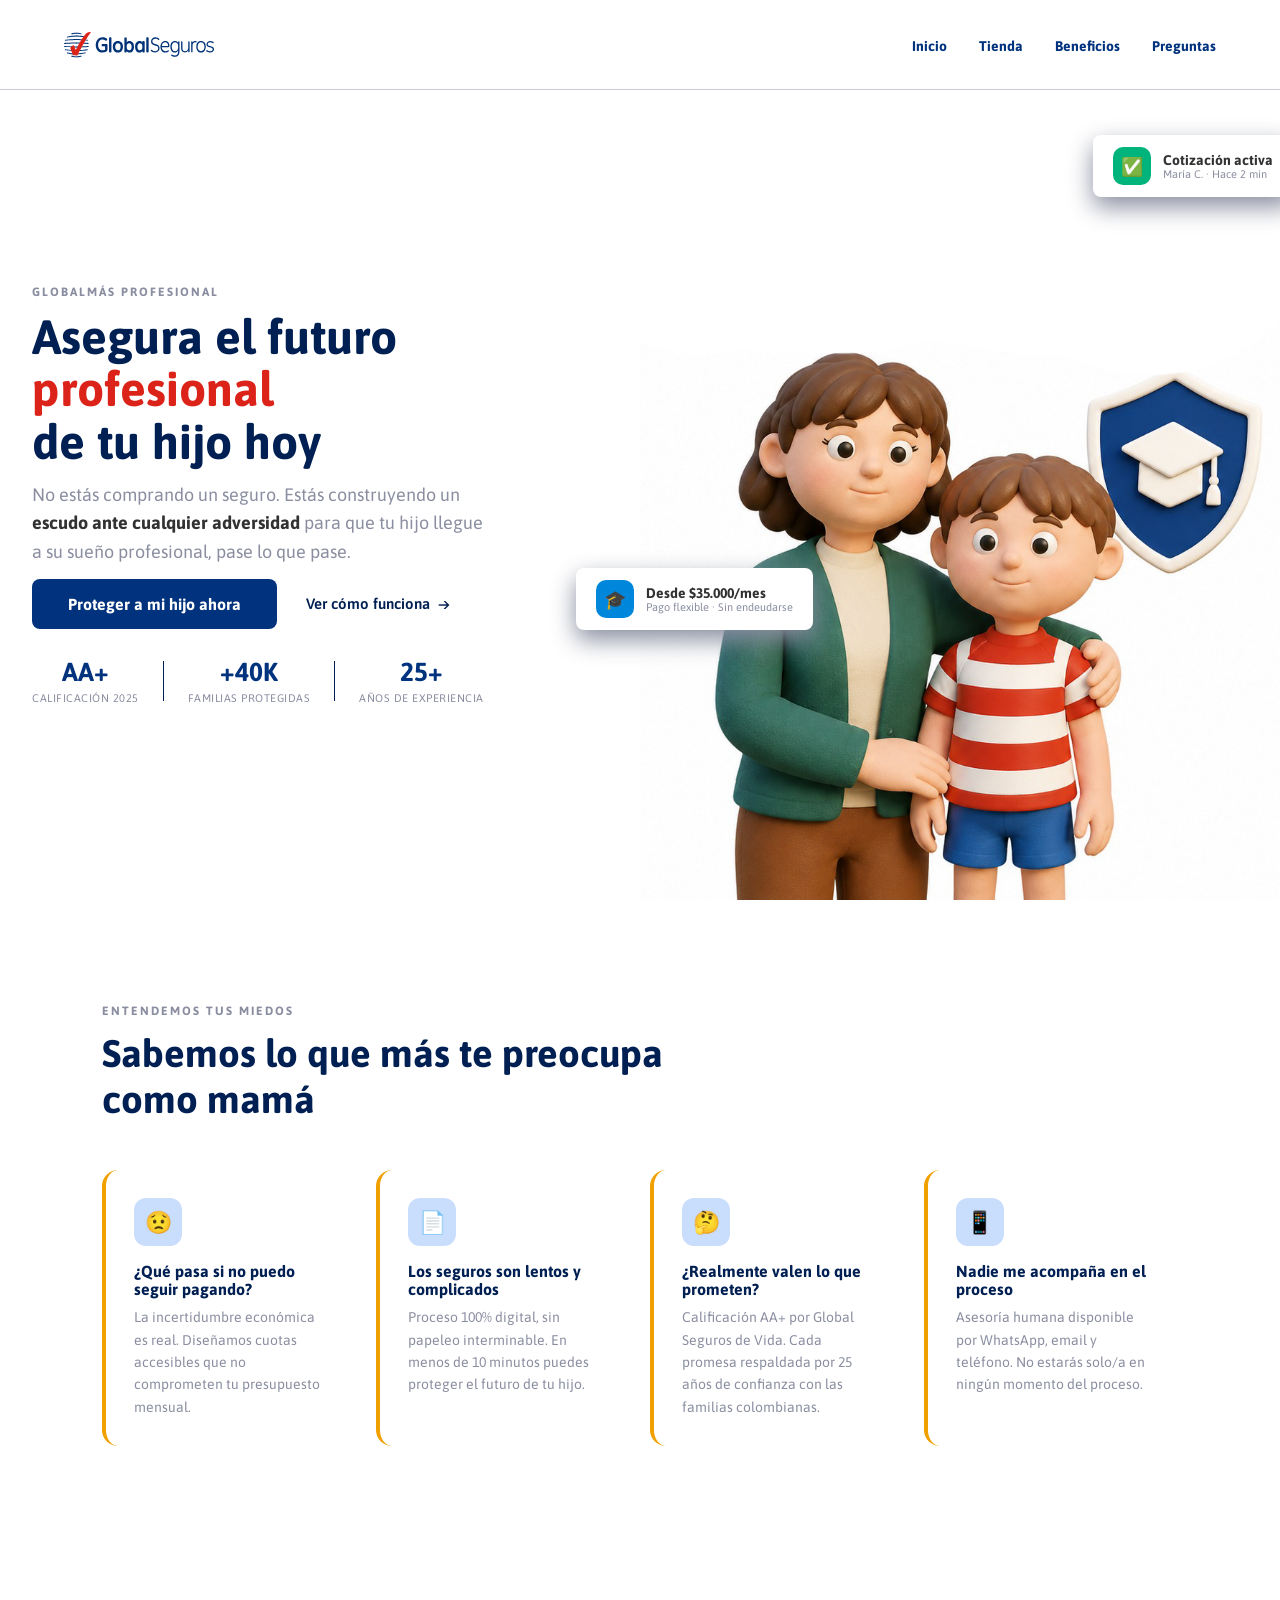
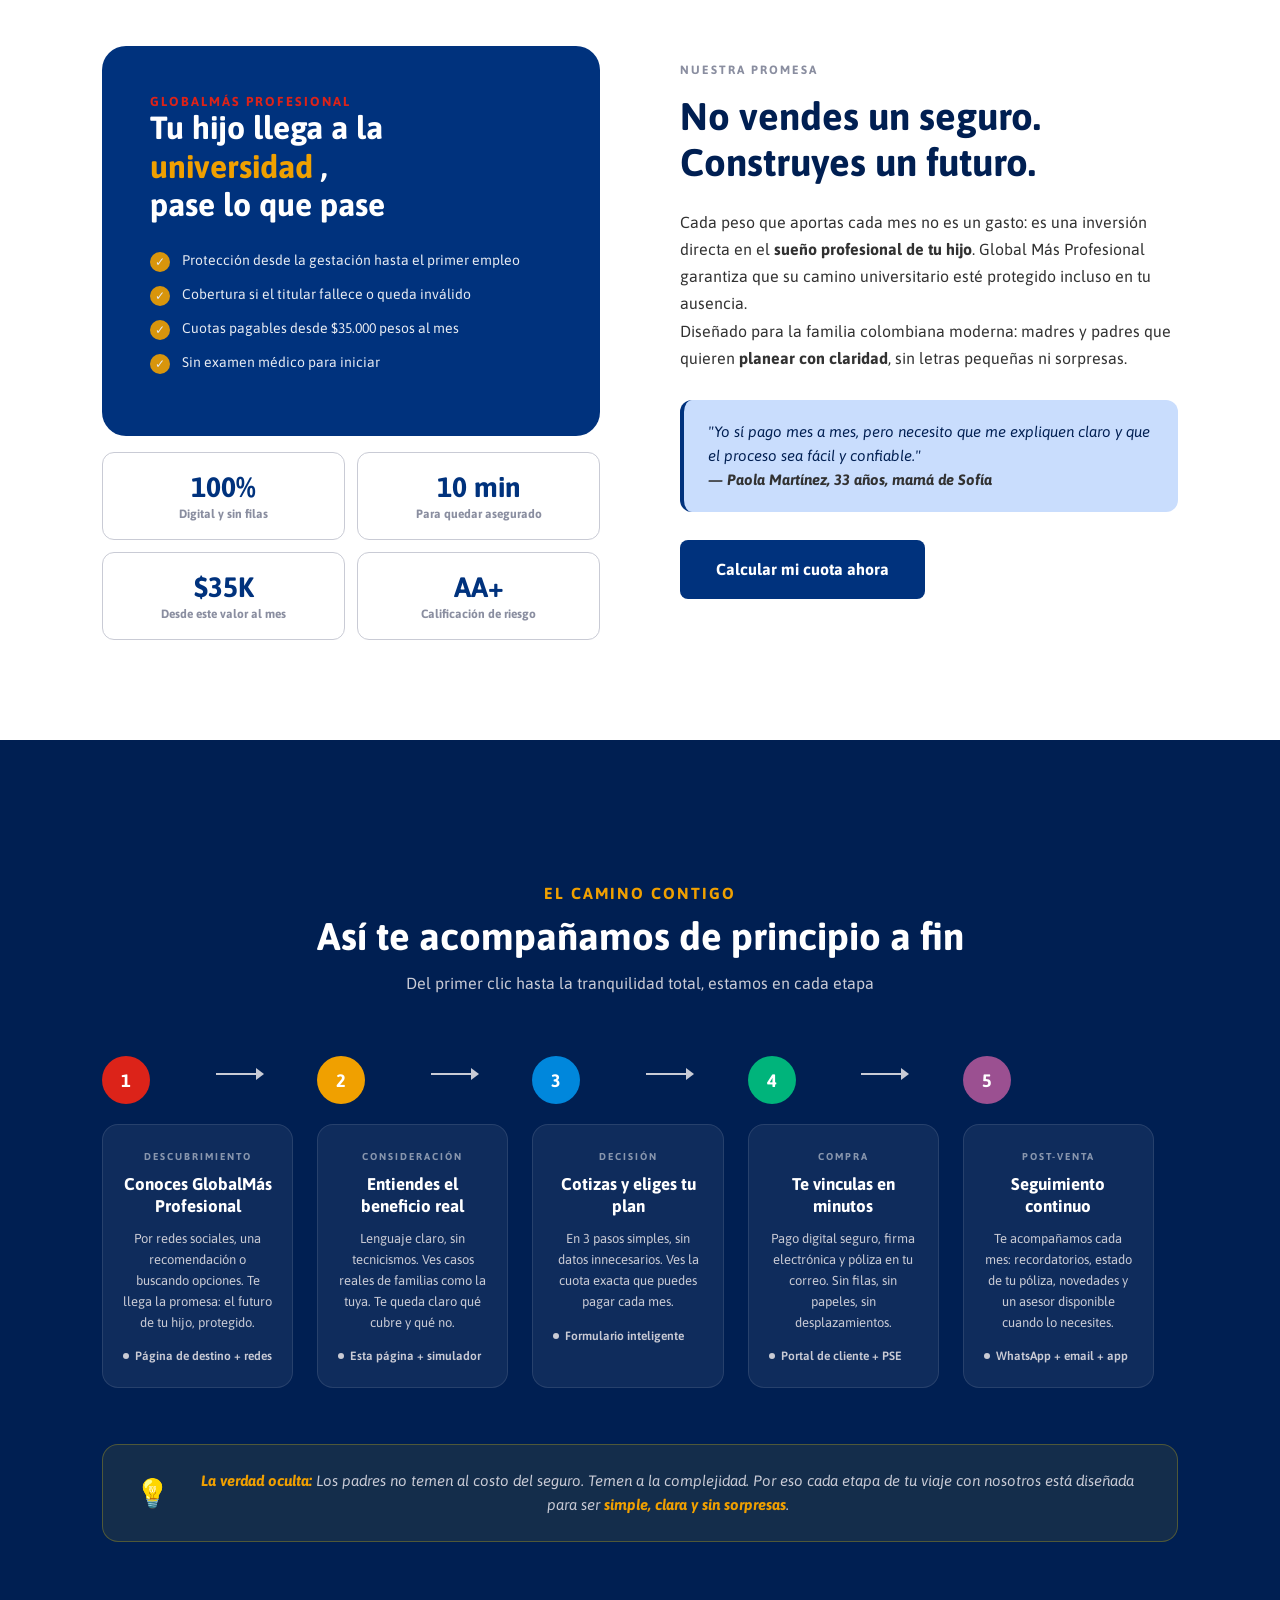
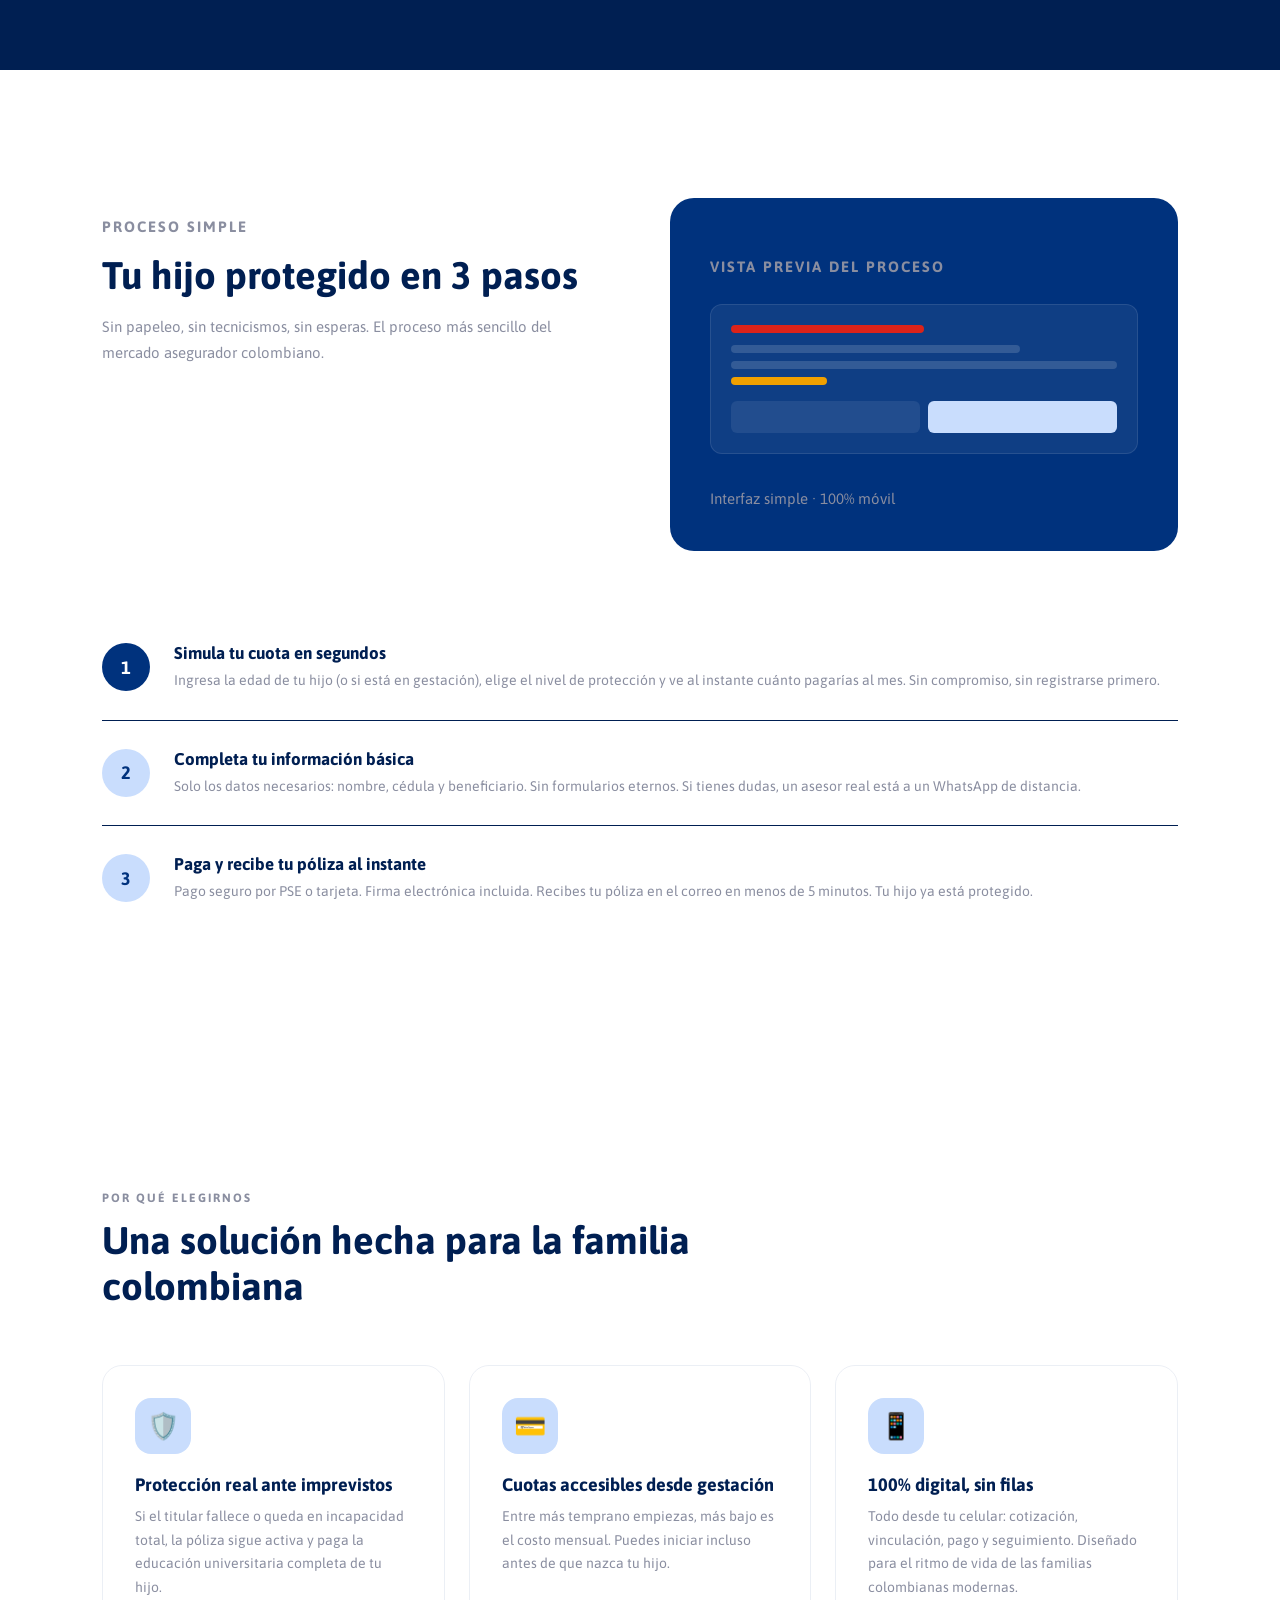
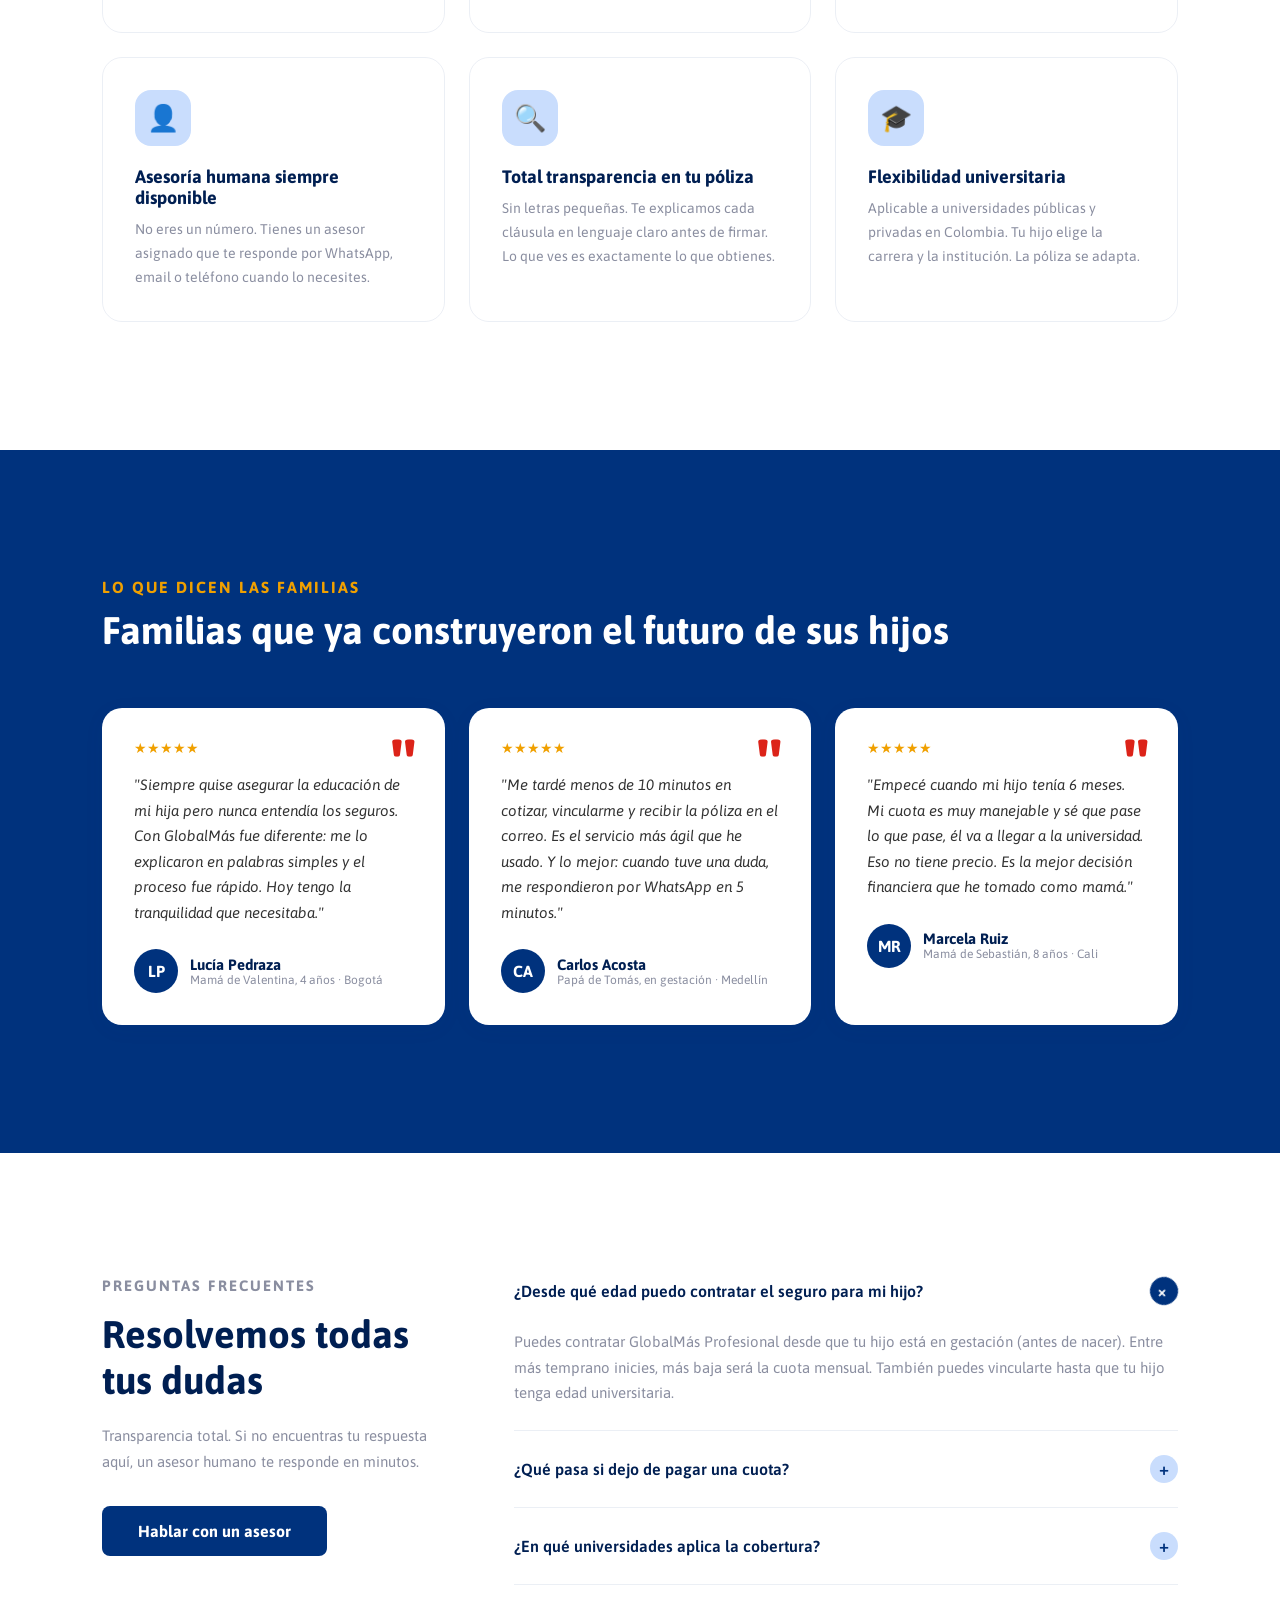
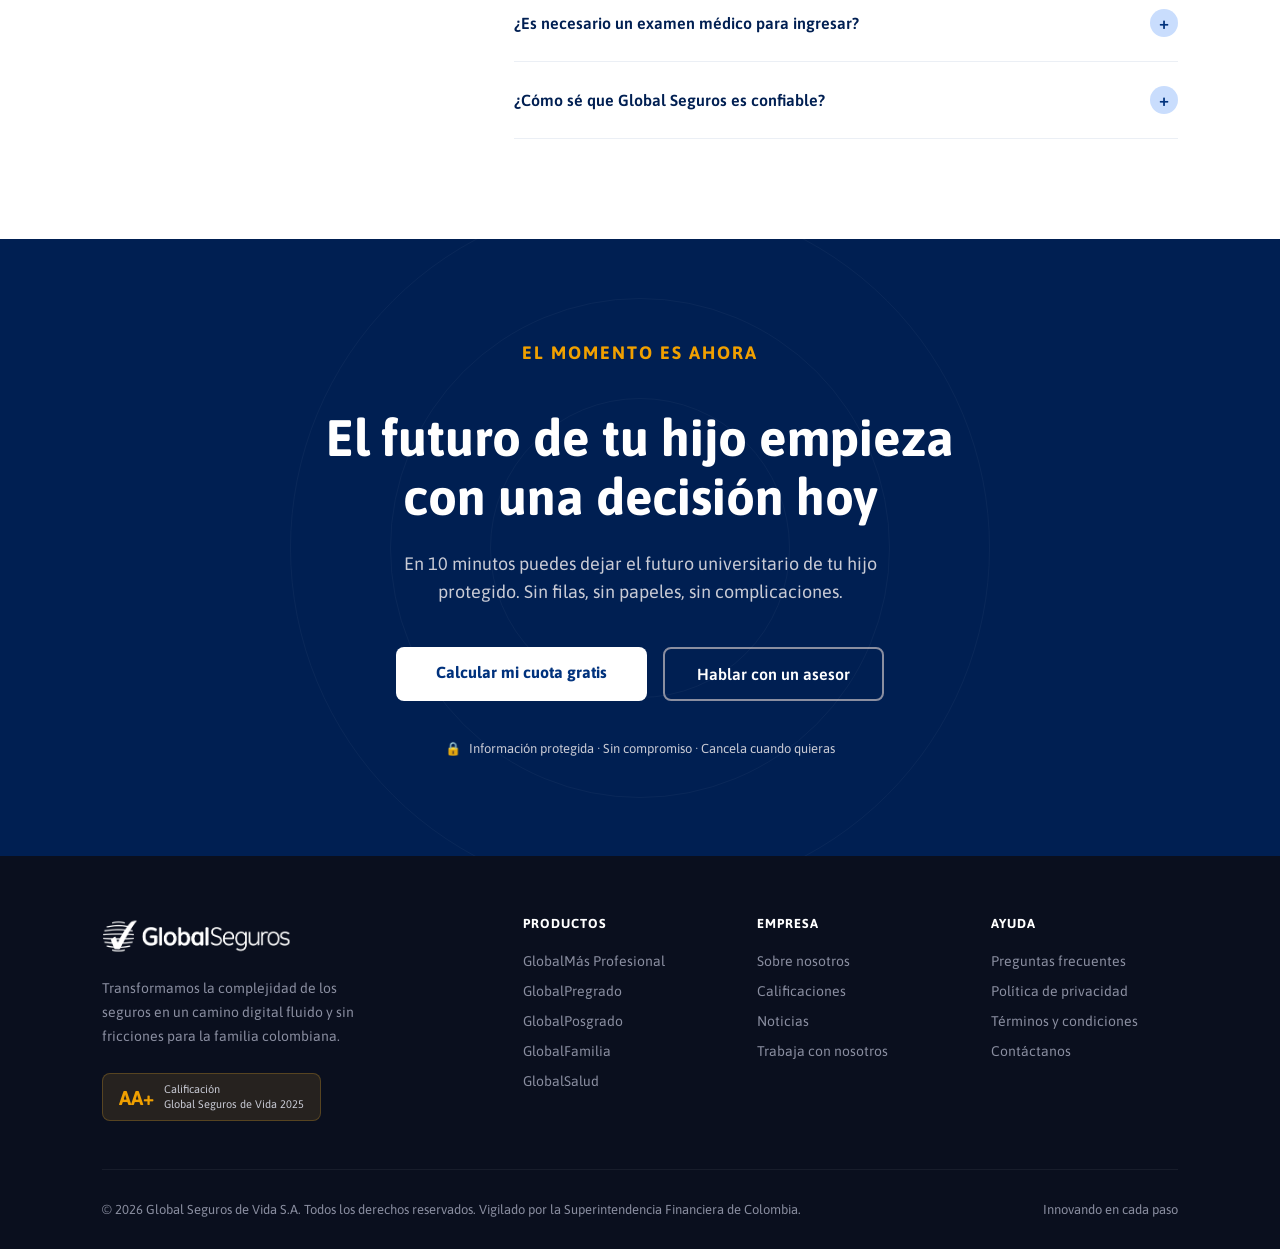
==== commit dbcaf059: "Correcciòn rutas" ====
--- a/index.html
+++ b/index.html
@@ -17,7 +17,7 @@
     </div>
     <ul>
   <li><a href="index.html">Inicio</a></li>
-  <li><a href="marketplace/marketplace.html">Tienda</a></li>
+  <li><a href="marketplace.html">Tienda</a></li> 
   <li><a href="index.html#beneficios">Beneficios</a></li>
   <li><a href="index.html#faq">Preguntas</a></li>
 </ul>
@@ -494,7 +494,7 @@
   <p>En 10 minutos puedes dejar el futuro universitario de tu hijo protegido. Sin filas, sin papeles, sin complicaciones.</p>
   <div class="llamado-accion-acciones">
     <a href="#" class="boton-blanco">Calcular mi cuota gratis</a>
-    <a href="#" class="boton-esquema-blanco">Hablar por WhatsApp</a>
+    <a href="#contacto" class="boton-esquema-blanco">Hablar con un asesor</a>
   </div>
   <div class="llamado-accion-garantia">
     <span>🔒</span>
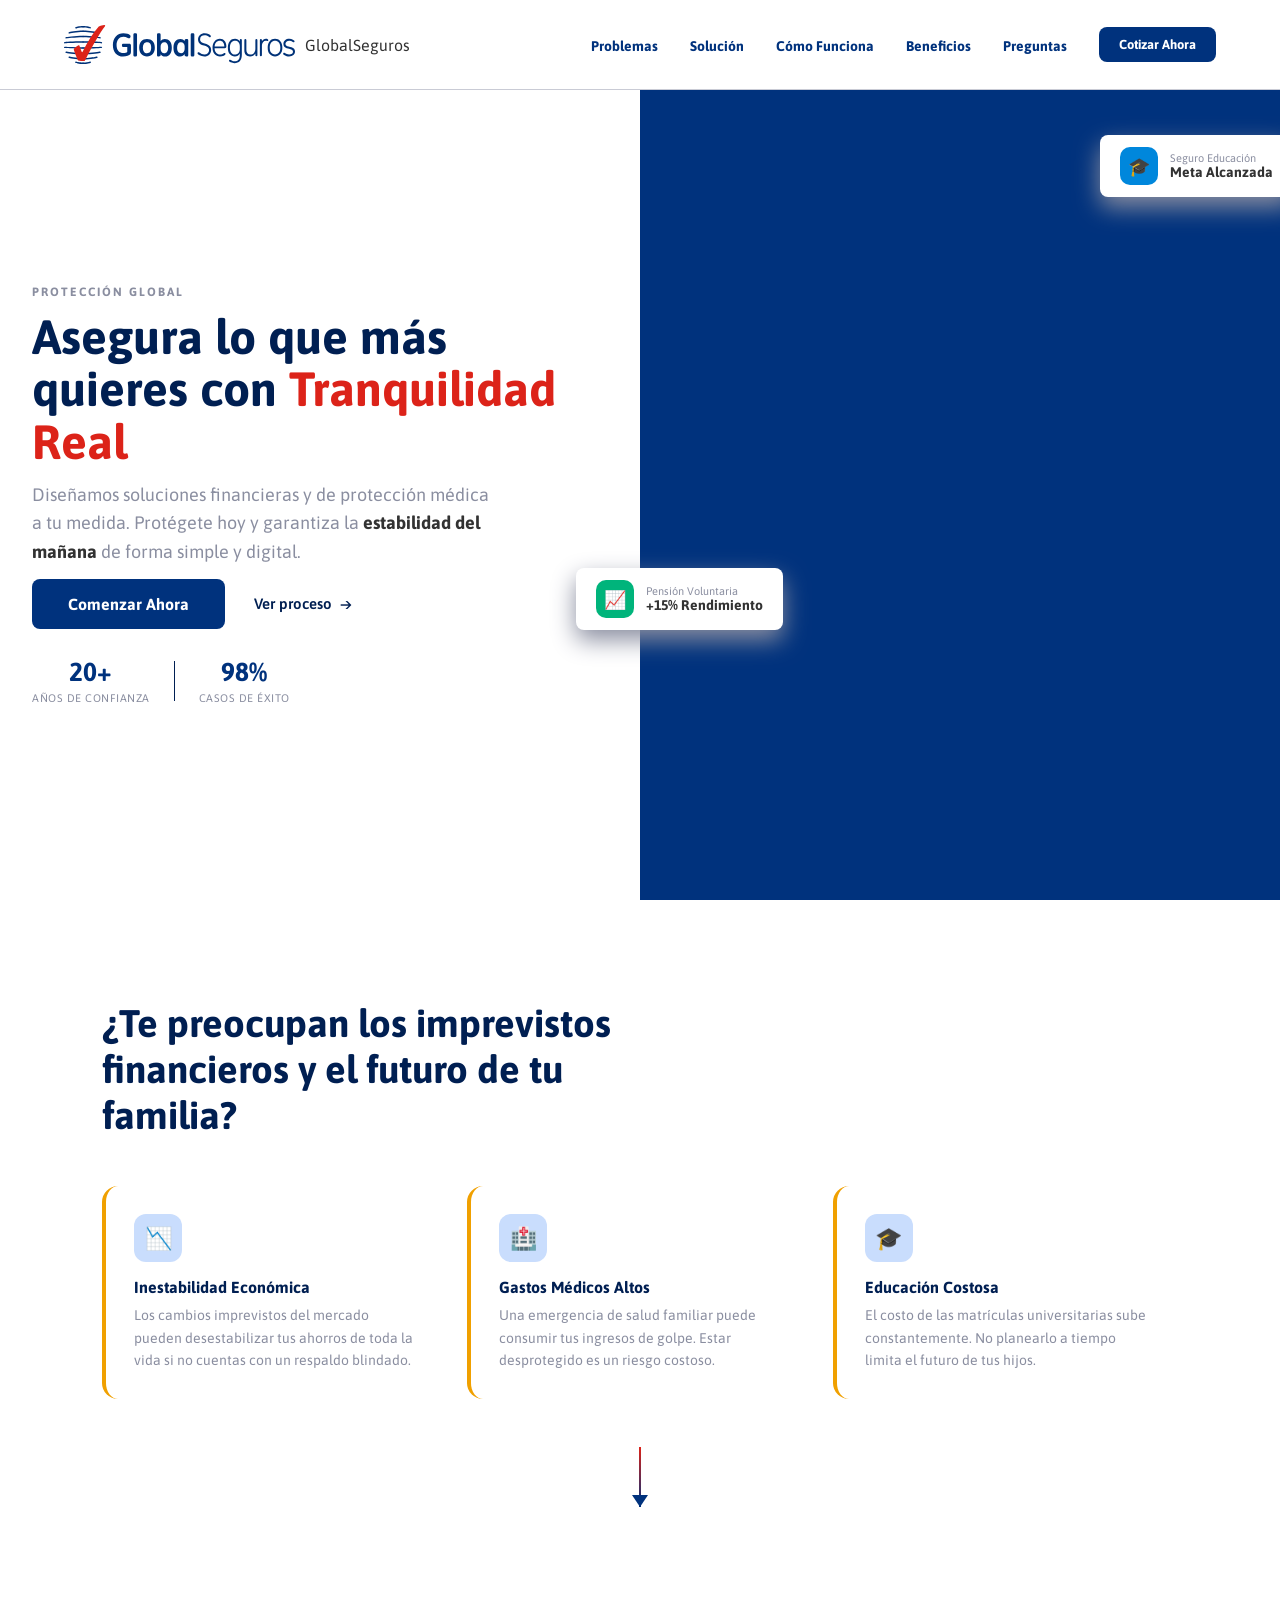
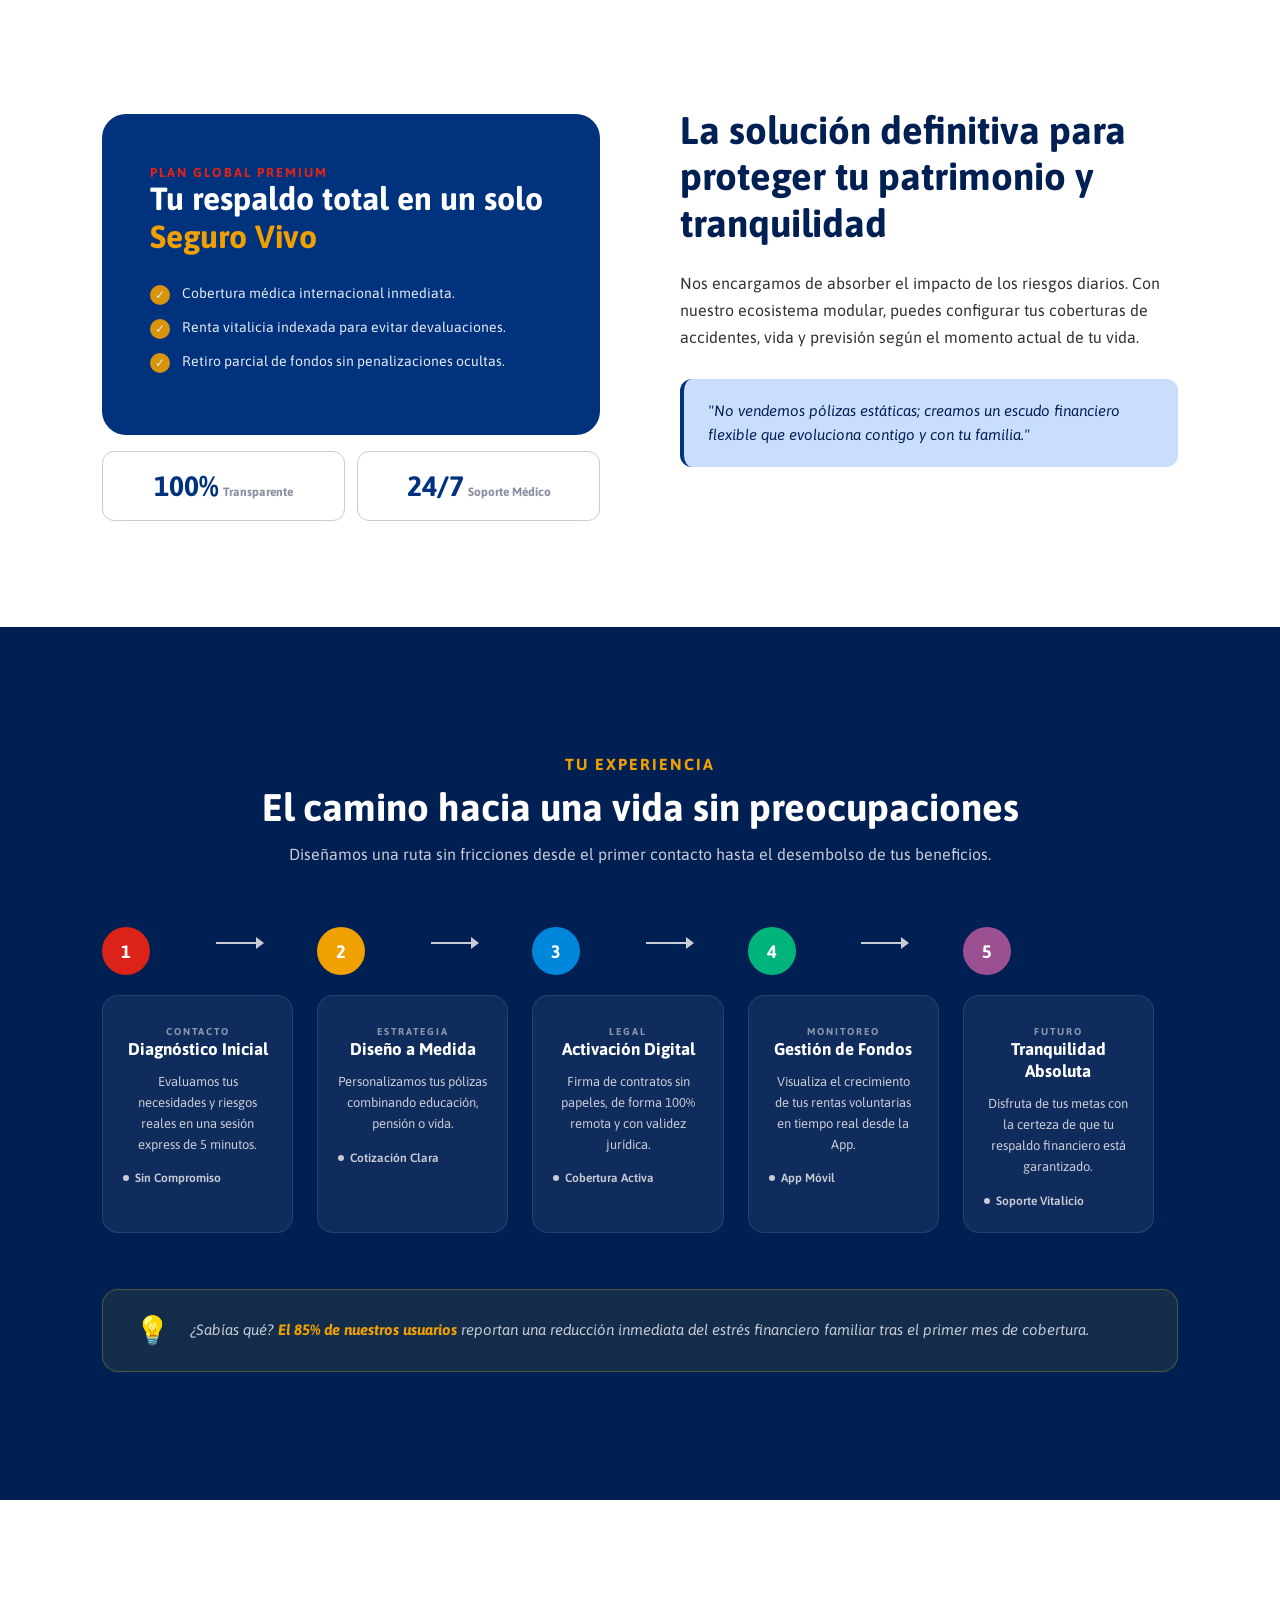
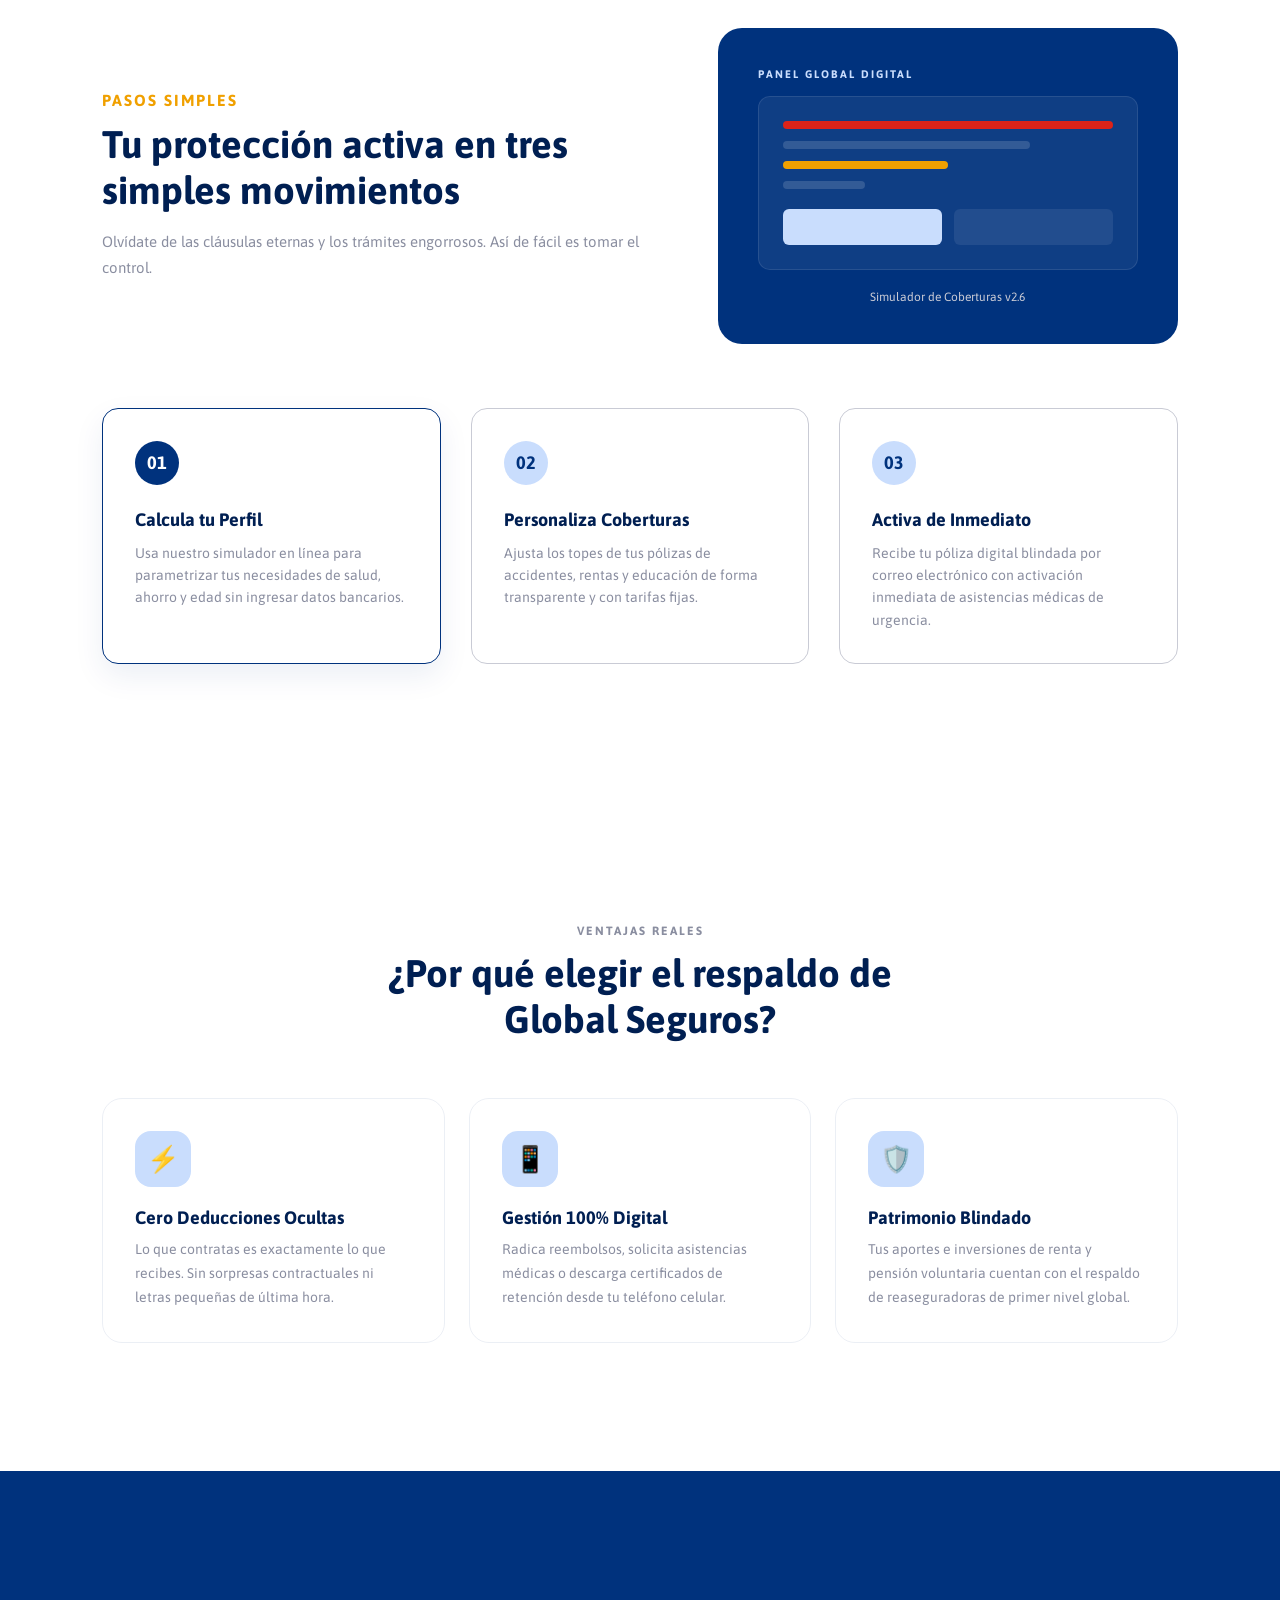
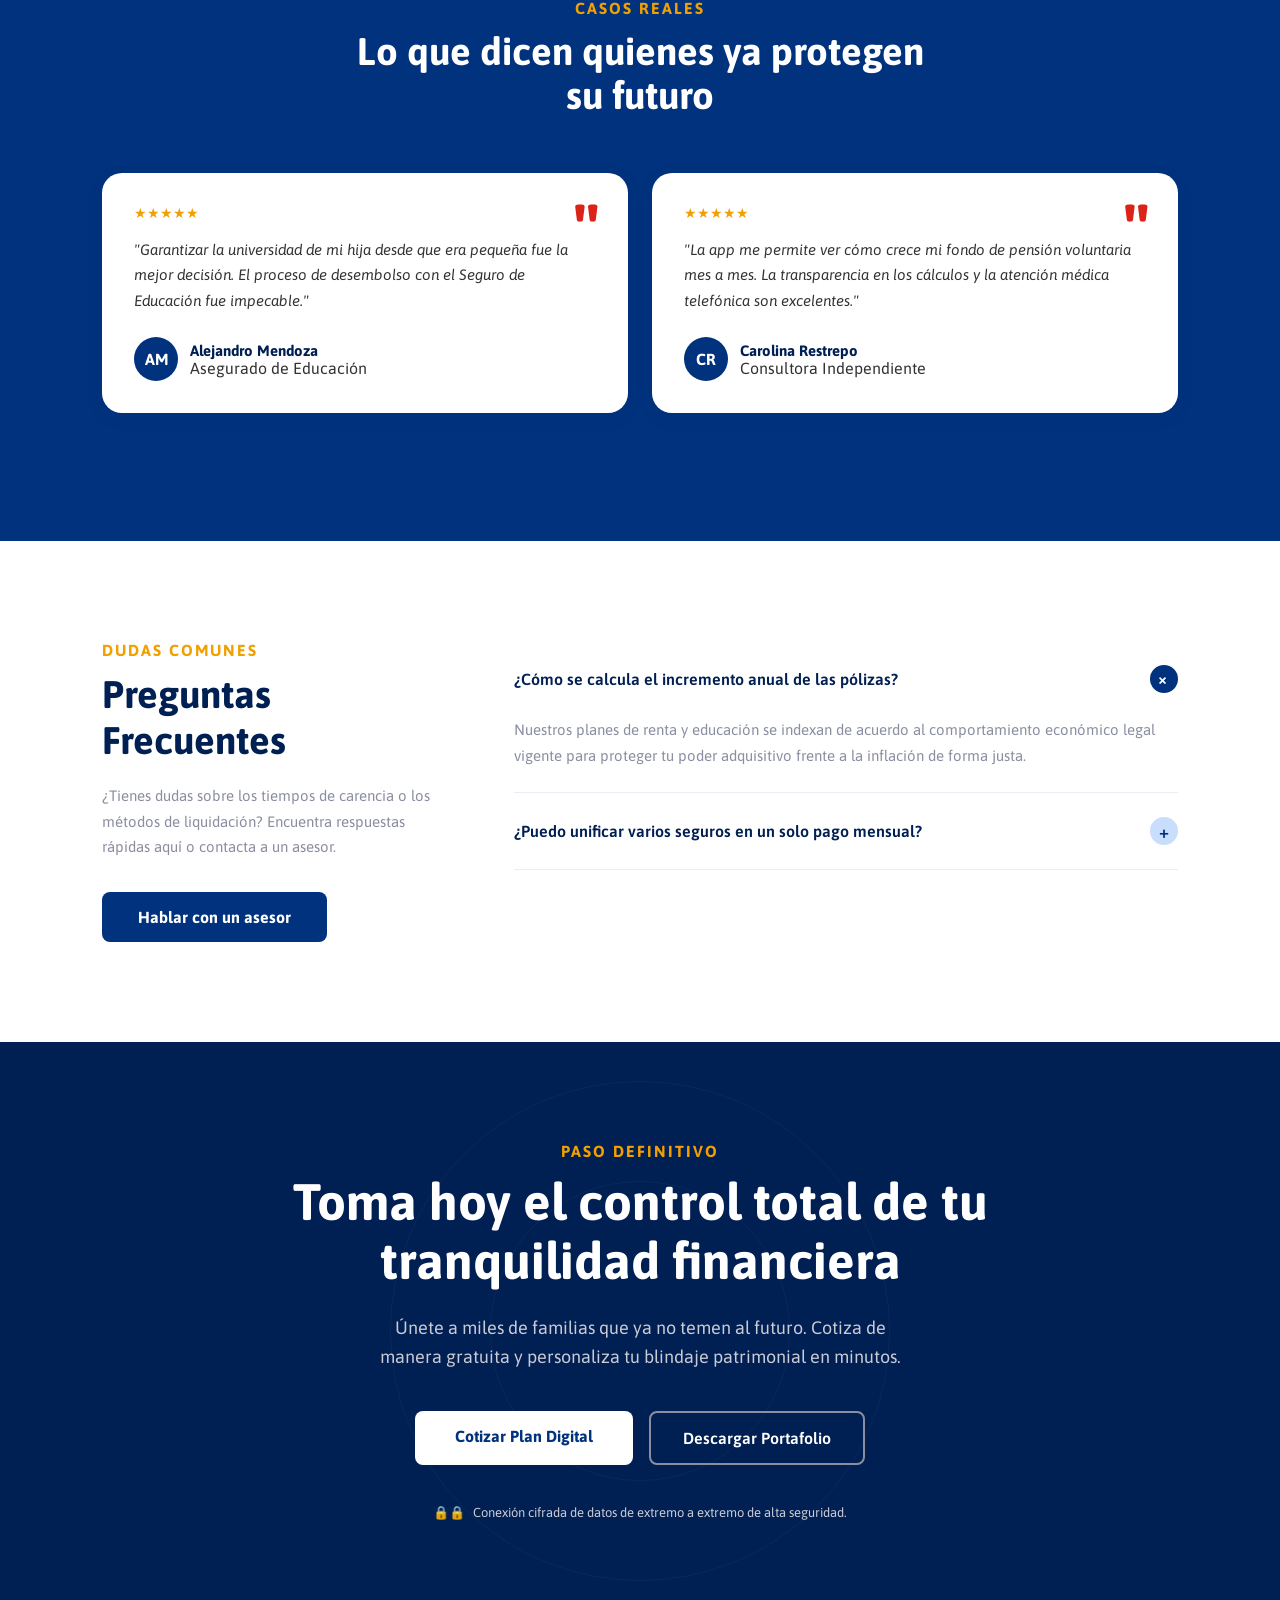
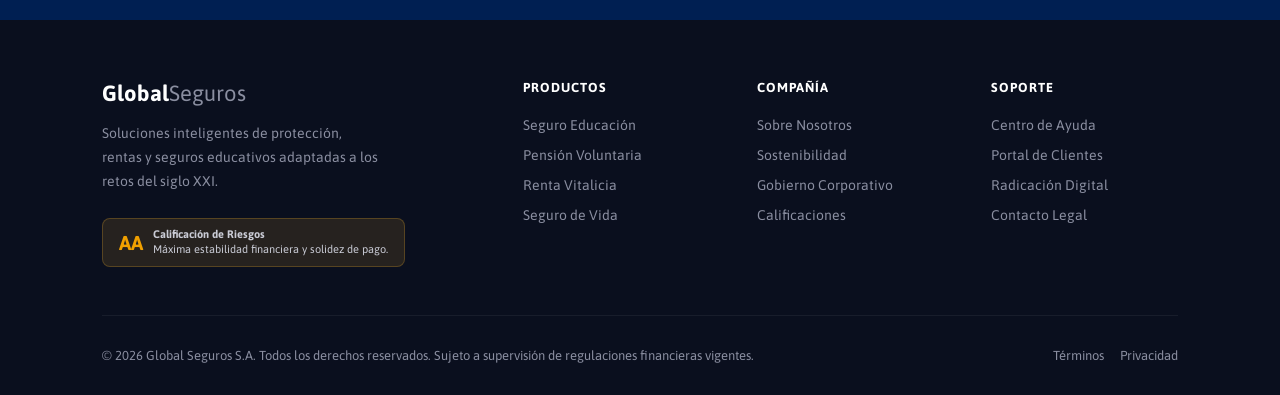
==== commit 1e5e024e: "Corrección index" ====
--- a/index.html
+++ b/index.html
@@ -3,554 +3,414 @@
 <head>
   <meta charset="UTF-8">
   <meta name="viewport" content="width=device-width, initial-scale=1.0">
-  <title>GlobalMás Profesional</title>
-  
-  <link href="https://fonts.googleapis.com/css2?family=Asap:ital,wght@0,400;0,500;0,600;0,700;1,400&display=swap" rel="stylesheet">
-  
+  <title>Global Seguros</title>
+  <link rel="preconnect" href="https://fonts.googleapis.com">
+  <link rel="preconnect" href="https://fonts.gstatic.com" crossorigin>
+  <link href="https://fonts.googleapis.com/css2?family=Asap:ital,wght@0,400;0,600;0,700;1,400;1,600&display=swap" rel="stylesheet">
   <link rel="stylesheet" href="estilos/marca.css">
 </head>
- 
 <body>
+
   <nav>
     <div class="logotipo">
-      <img src="multimedia/logo-globalseguros-2025.svg" alt="Global Seguros Logo" class="logotipo-imagen" style="max-width: 150px;">
+      <img src="multimedia/logo-globalseguros-2025.svg" alt="Global Seguros" class="logotipo-imagen">
+      <span class="logotipo-texto">Global<em>Seguros</em></span>
     </div>
     <ul>
-  <li><a href="index.html">Inicio</a></li>
-  <li><a href="marketplace.html">Tienda</a></li> 
-  <li><a href="index.html#beneficios">Beneficios</a></li>
-  <li><a href="index.html#faq">Preguntas</a></li>
-</ul>
+      <li><a href="#dolor">Problemas</a></li>
+      <li><a href="#valor">Solución</a></li>
+      <li><a href="#como">Cómo Funciona</a></li>
+      <li><a href="#beneficios">Beneficios</a></li>
+      <li><a href="#preguntas">Preguntas</a></li>
+      <li><a href="marketplace.html" class="boton-primario" style="padding: 10px 20px; font-size: 13px;">Cotizar Ahora</a></li>
+    </ul>
   </nav>
 
-<!-- HERO ------------------------------------------------------------------------------------->
-<section class="principal">
-  
-    <div class="principal-tarjeta-flotante tarjeta1">
-      <div class="tarjeta-icono-fondo verde">✅</div>
-      <div>
-        <div class="tarjeta-valor">Cotización activa</div>
-        <div class="tarjeta-leyenda">María C. · Hace 2 min</div>
-      </div>
-    </div>
-    
-    <div class="principal-tarjeta-flotante tarjeta2">
-      <div class="tarjeta-icono-fondo azul">🎓</div>
-      <div>
-        <div class="tarjeta-valor">Desde $35.000/mes</div>
-        <div class="tarjeta-leyenda">Pago flexible · Sin endeudarse</div>
-      </div>
-    </div>
-  <div class="principal-informacion">
-    <span class="etiqueta">GlobalMás Profesional</span>
-
-    <h1>
-      Asegura el futuro<br>
-      <span class="destacado">profesional</span><br>
-      de tu hijo hoy
-    </h1>
-
-    <p class="principal-texto">
-      No estás comprando un seguro. Estás construyendo un 
-      <strong>escudo ante cualquier adversidad</strong>
-      para que tu hijo llegue a su sueño profesional, pase lo que pase.
-    </p>
-
-    <div class="principal-acciones">
-      <a href="#cta" class="boton-primario">Proteger a mi hijo ahora</a>
-      <a href="#journey" class="boton-secundario">Ver cómo funciona</a>
-    </div>
-
-    <div class="principal-confianza">
-      <div class="confianza-estadistica">
-        <span class="numero">AA+</span>
-        <span class="leyenda">Calificación 2025</span>
-      </div>
-
-      <div class="confianza-divisor"></div>
+  <header class="principal">
+    <div class="principal-informacion desplazar-arriba">
+      <span class="etiqueta">Protección Global</span>
+      <h1>Asegura lo que más quieres con <span class="destacado">Tranquilidad Real</span></h1>
+      <p class="principal-texto">
+        Diseñamos soluciones financieras y de protección médica a tu medida. Protégete hoy y garantiza la <strong>estabilidad del mañana</strong> de forma simple y digital.
+      </p>
+      <div class="principal-acciones">
+        <a href="#cta" class="boton-primario">Comenzar Ahora</a>
+        <a href="#como" class="boton-secundario">Ver proceso</a>
+      </div>
+      <div class="principal-confianza">
+        <div class="confianza-estadistica">
+          <span class="numero">20+</span>
+          <span class="leyenda">Años de Confianza</span>
+        </div>
+        <div class="confianza-divisor"></div>
+        <div class="confianza-estadistica">
+          <span class="numero">98%</span>
+          <span class="leyenda">Casos de Éxito</span>
+        </div>
+      </div>
+    </div>
+
+    <div class="principal-derecho">
+      <div class="contenedor-carrusel">
+        <div class="carrusel-track">
+          <div class="carrusel-tarjeta">
+            <img src="multimedia/hero-slide1.jpg" alt="Familia protegida" class="carrusel-img">
+          </div>
+        </div>
+      </div>
+
+      <div class="principal-tarjeta-flotante tarjeta1">
+        <div class="tarjeta-icono-fondo azul">🎓</div>
+        <div>
+          <p class="tarjeta-leyenda">Seguro Educación</p>
+          <p class="tarjeta-valor">Meta Alcanzada</p>
+        </div>
+      </div>
+      <div class="principal-tarjeta-flotante tarjeta2">
+        <div class="tarjeta-icono-fondo verde">📈</div>
+        <div>
+          <p class="tarjeta-leyenda">Pensión Voluntaria</p>
+          <p class="tarjeta-valor">+15% Rendimiento</p>
+        </div>
+      </div>
+    </div>
+  </header>
+
+  <section id="dolor" class="seccion-dolor">
+    <h2 class="seccion-title">¿Te preocupan los imprevistos financieros y el futuro de tu familia?</h2>
+    <div class="dolor-cuadricula">
+      <div class="dolor-tarjeta">
+        <div class="icono">📉</div>
+        <h3>Inestabilidad Económica</h3>
+        <p>Los cambios imprevistos del mercado pueden desestabilizar tus ahorros de toda la vida si no cuentas con un respaldo blindado.</p>
+      </div>
+      <div class="dolor-tarjeta">
+        <div class="icono">🏥</div>
+        <h3>Gastos Médicos Altos</h3>
+        <p>Una emergencia de salud familiar puede consumir tus ingresos de golpe. Estar desprotegido es un riesgo costoso.</p>
+      </div>
+      <div class="dolor-tarjeta">
+        <div class="icono">🎓</div>
+        <h3>Educación Costosa</h3>
+        <p>El costo de las matrículas universitarias sube constantemente. No planearlo a tiempo limita el futuro de tus hijos.</p>
+      </div>
+    </div>
+    <div class="dolor-flecha">
+      <div class="dolor-flecha-linea"></div>
+    </div>
+  </section>
+
+  <section id="valor" class="seccion-valor">
+    <div class="valor-visual">
+      <div class="valor-tarjeta-principal">
+        <span class="nombre-producto">Plan Global Premium</span>
+        <h2>Tu respaldo total en un solo <span>Seguro Vivo</span></h2>
+        <ul class="valor-lista-caracteristicas">
+          <li><span class="circulo-verificacion">✓</span> Cobertura médica internacional inmediata.</li>
+          <li><span class="circulo-verificacion">✓</span> Renta vitalicia indexada para evitar devaluaciones.</li>
+          <li><span class="circulo-verificacion">✓</span> Retiro parcial de fondos sin penalizaciones ocultas.</li>
+        </ul>
+      </div>
+      <div class="valor-mini-tarjetas">
+        <div class="valor-mini-tarjeta">
+          <span class="grande">100%</span>
+          <span class="pequeno">Transparente</span>
+        </div>
+        <div class="valor-mini-tarjeta">
+          <span class="grande">24/7</span>
+          <span class="pequeno">Soporte Médico</span>
+        </div>
+      </div>
+    </div>
+    <div class="valor-contenido">
+      <h2 class="seccion-title">La solución definitiva para proteger tu patrimonio y tranquilidad</h2>
+      <p>Nos encargamos de absorber el impacto de los riesgos diarios. Con nuestro ecosistema modular, puedes configurar tus coberturas de accidentes, vida y previsión según el momento actual de tu vida.</p>
+      <div class="caja-promesa">
+        <p>"No vendemos pólizas estáticas; creamos un escudo financiero flexible que evoluciona contigo y con tu familia."</p>
+      </div>
+    </div>
+  </section>
+
+  <section class="seccion-experiencia">
+    <div class="experiencia-encabezado">
+      <span class="seccion-etiqueta">Tu Experiencia</span>
+      <h2 class="seccion-titulo">El camino hacia una vida sin preocupaciones</h2>
+      <p>Diseñamos una ruta sin fricciones desde el primer contacto hasta el desembolso de tus beneficios.</p>
+    </div>
+    <div class="experiencia-pasos">
       
-      <div class="confianza-estadistica">
-        <span class="numero">+40K</span>
-        <span class="leyenda">Familias protegidas</span>
-      </div>
-
-      <div class="confianza-divisor"></div>
+      <div class="experiencia-paso paso-num-1">
+        <div class="paso-numero">1</div>
+        <div class="paso-conector">
+          <div class="paso-conector-linea"></div>
+          <div class="paso-conector-flecha"></div>
+        </div>
+        <div class="paso-cuerpo">
+          <span class="paso-etiqueta">Contacto</span>
+          <h3>Diagnóstico Inicial</h3>
+          <p>Evaluamos tus necesidades y riesgos reales en una sesión express de 5 minutos.</p>
+          <div class="paso-accion"><span class="paso-accion-punto"></span> Sin Compromiso</div>
+        </div>
+      </div>
+
+      <div class="experiencia-paso paso-num-2">
+        <div class="paso-numero">2</div>
+        <div class="paso-conector">
+          <div class="paso-conector-linea"></div>
+          <div class="paso-conector-flecha"></div>
+        </div>
+        <div class="paso-cuerpo">
+          <span class="paso-etiqueta">Estrategia</span>
+          <h3>Diseño a Medida</h3>
+          <p>Personalizamos tus pólizas combinando educación, pensión o vida.</p>
+          <div class="paso-accion"><span class="paso-accion-punto"></span> Cotización Clara</div>
+        </div>
+      </div>
+
+      <div class="experiencia-paso paso-num-3">
+        <div class="paso-numero">3</div>
+        <div class="paso-conector">
+          <div class="paso-conector-linea"></div>
+          <div class="paso-conector-flecha"></div>
+        </div>
+        <div class="paso-cuerpo">
+          <span class="paso-etiqueta">Legal</span>
+          <h3>Activación Digital</h3>
+          <p>Firma de contratos sin papeles, de forma 100% remota y con validez jurídica.</p>
+          <div class="paso-accion"><span class="paso-accion-punto"></span> Cobertura Activa</div>
+        </div>
+      </div>
+
+      <div class="experiencia-paso paso-num-4">
+        <div class="paso-numero">4</div>
+        <div class="paso-conector">
+          <div class="paso-conector-linea"></div>
+          <div class="paso-conector-flecha"></div>
+        </div>
+        <div class="paso-cuerpo">
+          <span class="paso-etiqueta">Monitoreo</span>
+          <h3>Gestión de Fondos</h3>
+          <p>Visualiza el crecimiento de tus rentas voluntarias en tiempo real desde la App.</p>
+          <div class="paso-accion"><span class="paso-accion-punto"></span> App Móvil</div>
+        </div>
+      </div>
+
+      <div class="experiencia-paso paso-num-5">
+        <div class="paso-numero">5</div>
+        <div class="paso-cuerpo">
+          <span class="paso-etiqueta">Futuro</span>
+          <h3>Tranquilidad Absoluta</h3>
+          <p>Disfruta de tus metas con la certeza de que tu respaldo financiero está garantizado.</p>
+          <div class="paso-accion"><span class="paso-accion-punto"></span> Soporte Vitalicio</div>
+        </div>
+      </div>
+
+    </div>
+    <div class="experiencia-percepcion">
+      <span class="percepcion-icono">💡</span>
+      <p class="percepcion-texto">¿Sabías qué? <strong>El 85% de nuestros usuarios</strong> reportan una reducción inmediata del estrés financiero familiar tras el primer mes de cobertura.</p>
+    </div>
+  </section>
+
+  <section id="como" class="seccion-como">
+    <div class="como-encabezado">
+      <div class="como-texto-principal">
+        <span class="seccion-etiqueta">Pasos Simples</span>
+        <h2 class="seccion-title">Tu protección activa en tres simples movimientos</h2>
+        <p class="seccion-bajada">Olvídate de las cláusulas eternas y los trámites engorrosos. Así de fácil es tomar el control.</p>
+      </div>
       
-      <div class="confianza-estadistica">
-        <span class="numero">25+</span>
-        <span class="leyenda">Años de experiencia</span>
-      </div>
-    </div>
-  </div>
-
-  <div class="contenedor-carrusel">
-  
-  <div class="carrusel-track" id="carrusel-track">
-    <div class="carrusel-tarjeta">
-      <img src="multimedia/heroimgcerca.png" alt="Descripción 1" class="carrusel-img">
-    </div>
-    <div class="carrusel-tarjeta">
-      <img src="multimedia/heroimgdefrente.png" alt="Descripción 2" class="carrusel-img">
-    </div>
-    <div class="carrusel-tarjeta">
-      <img src="multimedia/heroimgespaldas.png" alt="Descripción 3" class="carrusel-img">
-    </div>
-  </div>
-
-</div>
-</section>
-
-<!-- PUNTOS DE DOLOR ----------------------------------------------------------------->
-<section class="seccion-dolor">
-  <p class="etiqueta">Entendemos tus miedos</p>
-  <h2 class="seccion-title">Sabemos lo que más te preocupa como mamá</h2>
-  <div class="dolor-cuadricula">
-    <div class="dolor-tarjeta">
-      <div class="icono">😟</div>
-      <h3>¿Qué pasa si no puedo seguir pagando?</h3>
-      <p>La incertidumbre económica es real. Diseñamos cuotas accesibles que no comprometen tu presupuesto mensual.</p>
-    </div>
-    <div class="dolor-tarjeta">
-      <div class="icono">📄</div>
-      <h3>Los seguros son lentos y complicados</h3>
-      <p>Proceso 100% digital, sin papeleo interminable. En menos de 10 minutos puedes proteger el futuro de tu hijo.</p>
-    </div>
-    <div class="dolor-tarjeta">
-      <div class="icono">🤔</div>
-      <h3>¿Realmente valen lo que prometen?</h3>
-      <p>Calificación AA+ por Global Seguros de Vida. Cada promesa respaldada por 25 años de confianza con las familias colombianas.</p>
-    </div>
-    <div class="dolor-tarjeta">
-      <div class="icono">📱</div>
-      <h3>Nadie me acompaña en el proceso</h3>
-      <p>Asesoría humana disponible por WhatsApp, email y teléfono. No estarás solo/a en ningún momento del proceso.</p>
-    </div>
-  </div>
-</section>
-
-<!-- PROPUESTA DE VALOR --------------------------------------------------------------------------------------->
-<section class="seccion-valor">
-  <div class="valor-visual">
-    <div class="valor-tarjeta-principal">
-      <p class="nombre-producto">GlobalMás Profesional</p>
-      <h2>Tu hijo llega a la<br>
-        <span>universidad</span>
-        ,<br>pase lo que pase</h2>
-      <ul class="valor-lista-caracteristicas">
-        <li>
-          <span class="circulo-verificacion">✓</span>
-          <span>Protección desde la gestación hasta el primer empleo</span>
-        </li>
-        <li>
-          <span class="circulo-verificacion">✓</span>
-          <span>Cobertura si el titular fallece o queda inválido</span>
-        </li>
-        <li>
-          <span class="circulo-verificacion">✓</span>
-          <span>Cuotas pagables desde $35.000 pesos al mes</span>
-        </li>
-        <li>
-          <span class="circulo-verificacion">✓</span>
-          <span>Sin examen médico para iniciar</span>
-        </li>
-      </ul>
-    </div>
-    <div class="valor-mini-tarjetas">
-      <div class="valor-mini-tarjeta">
-        <div class="grande">100%</div>
-        <div class="pequeno">Digital y sin filas</div>
-      </div>
-      <div class="valor-mini-tarjeta">
-        <div class="grande">10 min</div>
-        <div class="pequeno">Para quedar asegurado</div>
-      </div>
-      <div class="valor-mini-tarjeta">
-        <div class="grande">$35K</div>
-        <div class="pequeno">Desde este valor al mes</div>
-      </div>
-      <div class="valor-mini-tarjeta">
-        <div class="grande">AA+</div>
-        <div class="pequeno">Calificación de riesgo</div>
-      </div>
-    </div>
-  </div>
-
-  <div class="valor-contenido">
-    <p class="etiqueta">Nuestra promesa</p>
-    <h2 class="seccion-title">No vendes un seguro.<br>Construyes un futuro.</h2>
-    <p>
-      Cada peso que aportas cada mes no es un gasto: es una inversión directa en el <strong>sueño profesional de tu hijo</strong>. Global Más Profesional garantiza que su camino universitario esté protegido incluso en tu ausencia.
-    </p>
-    <p>
-      Diseñado para la familia colombiana moderna: madres y padres que quieren <strong>planear con claridad</strong>, sin letras pequeñas ni sorpresas.
-    </p>
-    <div class="caja-promesa">
-      <p>"Yo sí pago mes a mes, pero necesito que me expliquen claro y que el proceso sea fácil y confiable."<br><strong>— Paola Martínez, 33 años, mamá de Sofía</strong></p>
-    </div>
-    <a href="#cta" class="boton-primario">Calcular mi cuota ahora</a>
-  </div>
-</section>
-
-<!-- CUSTOMER JOURNEY -------------------------------------------------->
-<section class="seccion-experiencia" id="journey">
-  <div class="experiencia-encabezado">
-    <p class="seccion-etiqueta">El camino contigo</p>
-    <h2 class="seccion-titulo">Así te acompañamos de principio a fin</h2>
-    <p>Del primer clic hasta la tranquilidad total, estamos en cada etapa</p>
-  </div>
-
-  <div class="experiencia-pasos">
-    <!-- Paso 1 -------------------------------------------------------------->
-    <div class="experiencia-paso paso-num-1">
-      <div class="paso-numero">1</div>
-      <div class="paso-conector">
-        <div class="paso-conector-linea"></div>
-        <div class="paso-conector-flecha"></div>
-      </div>
-      <div class="paso-cuerpo">
-        <p class="paso-etiqueta">Descubrimiento</p>
-        <h3>Conoces GlobalMás Profesional</h3>
-        <p>Por redes sociales, una recomendación o buscando opciones. Te llega la promesa: el futuro de tu hijo, protegido.</p>
-        <div class="paso-accion">
-          <span class="paso-accion-punto"></span>
-          Página de destino + redes
-        </div>
-      </div>
-    </div>
-
-    <!-- Paso 2 -------------------------------------------->
-    <div class="experiencia-paso paso-num-2">
-      <div class="paso-numero">2</div>
-      <div class="paso-conector">
-        <div class="paso-conector-linea"></div>
-        <div class="paso-conector-flecha"></div>
-      </div>
-      <div class="paso-cuerpo">
-        <p class="paso-etiqueta">Consideración</p>
-        <h3>Entiendes el beneficio real</h3>
-        <p>Lenguaje claro, sin tecnicismos. Ves casos reales de familias como la tuya. Te queda claro qué cubre y qué no.</p>
-        <div class="paso-accion">
-          <span class="paso-accion-punto"></span>
-          Esta página + simulador
-        </div>
-      </div>
-    </div>
-
-    <!-- Paso 3 ----------------------------------->
-    <div class="experiencia-paso paso-num-3">
-      <div class="paso-numero">3</div>
-      <div class="paso-conector">
-        <div class="paso-conector-linea"></div>
-        <div class="paso-conector-flecha"></div>
-      </div>
-      <div class="paso-cuerpo">
-        <p class="paso-etiqueta">Decisión</p>
-        <h3>Cotizas y eliges tu plan</h3>
-        <p>En 3 pasos simples, sin datos innecesarios. Ves la cuota exacta que puedes pagar cada mes.</p>
-        <div class="paso-accion">
-          <span class="paso-accion-punto"></span>
-          Formulario inteligente
-        </div>
-      </div>
-    </div>
-
-    <!-- Paso 4 ------------------------------------------------>
-    <div class="experiencia-paso paso-num-4">
-      <div class="paso-numero">4</div>
-      <div class="paso-conector">
-        <div class="paso-conector-linea"></div>
-        <div class="paso-conector-flecha"></div>
-      </div>
-      <div class="paso-cuerpo">
-        <p class="paso-etiqueta">Compra</p>
-        <h3>Te vinculas en minutos</h3>
-        <p>Pago digital seguro, firma electrónica y póliza en tu correo. Sin filas, sin papeles, sin desplazamientos.</p>
-        <div class="paso-accion">
-          <span class="paso-accion-punto"></span>
-          Portal de cliente + PSE
-        </div>
-      </div>
-    </div>
-
-    <!-- Paso 5 ------------------------------------------------>
-    <div class="experiencia-paso paso-num-5">
-      <div class="paso-numero">5</div>
-      <div class="paso-cuerpo">
-        <p class="paso-etiqueta">Post-venta</p>
-        <h3>Seguimiento continuo</h3>
-        <p>Te acompañamos cada mes: recordatorios, estado de tu póliza, novedades y un asesor disponible cuando lo necesites.</p>
-        <div class="paso-accion">
-          <span class="paso-accion-punto"></span>
-          WhatsApp + email + app
-        </div>
-      </div>
-    </div>
-  </div>
-
-  <div class="experiencia-percepcion">
-    <span class="percepcion-icono">💡</span>
-    <p class="percepcion-texto">
-      <strong>La verdad oculta:</strong> Los padres no temen al costo del seguro. Temen a la complejidad. Por eso cada etapa de tu viaje con nosotros está diseñada para ser <strong>simple, clara y sin sorpresas</strong>.
-    </p>
-  </div>
-</section>
-
-<!-- CÓMO FUNCIONA ------------------------------------------------------------------------------------------------------->
-<section class="seccion-como" id="how">
-  <div class="como-encabezado">
-    <div>
-      <p class="etiqueta">Proceso simple</p>
-      <h2 class="seccion-title">Tu hijo protegido en 3 pasos</h2>
-      <p>Sin papeleo, sin tecnicismos, sin esperas. El proceso más sencillo del mercado asegurador colombiano.
-      </p>
-    </div>
-    <div class="como-visual">
-      <p class="como-visual-titulo">Vista previa del proceso</p>
-      <div class="como-visual-pantalla">
-        <div class="pantalla-barra ancho-medio acento"></div>
-        <div class="pantalla-barra ancho-tres-cuartos" style="margin-top:12px;"></div>
-        <div class="pantalla-barra ancho-completo"></div>
-        <div class="pantalla-barra ancho-un-cuarto dorado"></div>
-        <div class="pantalla-fila">
-          <div class="pantalla-boton"></div>
-          <div class="pantalla-boton boton-acento"></div>
-        </div>
-      </div>
-      <p>Interfaz simple · 100% móvil
-      </p>
-    </div>
-  </div>
-
-  <div class="como-lista-pasos">
-    <div class="como-paso activo">
-      <div class="como-paso-num">1</div>
-      <div class="como-paso-contenido">
-        <h3>Simula tu cuota en segundos</h3>
-        <p>Ingresa la edad de tu hijo (o si está en gestación), elige el nivel de protección y ve al instante cuánto pagarías al mes. Sin compromiso, sin registrarse primero.</p>
-      </div>
-    </div>
-    <div class="como-paso">
-      <div class="como-paso-num">2</div>
-      <div class="como-paso-contenido">
-        <h3>Completa tu información básica</h3>
-        <p>Solo los datos necesarios: nombre, cédula y beneficiario. Sin formularios eternos. Si tienes dudas, un asesor real está a un WhatsApp de distancia.</p>
-      </div>
-    </div>
-    <div class="como-paso">
-      <div class="como-paso-num">3</div>
-      <div class="como-paso-contenido">
-        <h3>Paga y recibe tu póliza al instante</h3>
-        <p>Pago seguro por PSE o tarjeta. Firma electrónica incluida. Recibes tu póliza en el correo en menos de 5 minutos. Tu hijo ya está protegido.</p>
-      </div>
-    </div>
-  </div>
-</section>
-
-<!-- BENEFICIOS --------------------------------------------------------------------------------->
-<section class="seccion-beneficios" id="beneficios">
-  <p class="etiqueta">Por qué elegirnos</p>
-  <h2 class="seccion-title">Una solución hecha para la familia colombiana</h2>
-  <div class="beneficios-cuadricula">
-    <div class="beneficio-tarjeta">
-      <div class="beneficio-icono">🛡️</div>
-      <h3>Protección real ante imprevistos</h3>
-      <p>Si el titular fallece o queda en incapacidad total, la póliza sigue activa y paga la educación universitaria completa de tu hijo.</p>
-    </div>
-    <div class="beneficio-tarjeta">
-      <div class="beneficio-icono">💳</div>
-      <h3>Cuotas accesibles desde gestación</h3>
-      <p>Entre más temprano empiezas, más bajo es el costo mensual. Puedes iniciar incluso antes de que nazca tu hijo.</p>
-    </div>
-    <div class="beneficio-tarjeta">
-      <div class="beneficio-icono">📱</div>
-      <h3>100% digital, sin filas</h3>
-      <p>Todo desde tu celular: cotización, vinculación, pago y seguimiento. Diseñado para el ritmo de vida de las familias colombianas modernas.</p>
-    </div>
-    <div class="beneficio-tarjeta">
-      <div class="beneficio-icono">👤</div>
-      <h3>Asesoría humana siempre disponible</h3>
-      <p>No eres un número. Tienes un asesor asignado que te responde por WhatsApp, email o teléfono cuando lo necesites.</p>
-    </div>
-    <div class="beneficio-tarjeta">
-      <div class="beneficio-icono">🔍</div>
-      <h3>Total transparencia en tu póliza</h3>
-      <p>Sin letras pequeñas. Te explicamos cada cláusula en lenguaje claro antes de firmar. Lo que ves es exactamente lo que obtienes.</p>
-    </div>
-    <div class="beneficio-tarjeta">
-      <div class="beneficio-icono">🎓</div>
-      <h3>Flexibilidad universitaria</h3>
-      <p>Aplicable a universidades públicas y privadas en Colombia. Tu hijo elige la carrera y la institución. La póliza se adapta.</p>
-    </div>
-  </div>
-</section>
-
-<!-- TESTIMONIOS -------------------------------------------------->
-<section class="seccion-testimonios">
-  <p class="seccion-etiqueta">Lo que dicen las familias</p>
-  <h2 class="seccion-titulo">Familias que ya construyeron el futuro de sus hijos</h2>
-  <div class="testimonios-cuadricula">
-    <div class="testimonio-tarjeta">
-      <div class="estrellas">★★★★★</div>
-      <p>"Siempre quise asegurar la educación de mi hija pero nunca entendía los seguros. Con GlobalMás fue diferente: me lo explicaron en palabras simples y el proceso fue rápido. Hoy tengo la tranquilidad que necesitaba."</p>
-      <div class="testimonio-autor">
-        <div class="autor-avatar">LP</div>
-        <div>
-          <div class="autor-nombre">Lucía Pedraza</div>
-          <div class="autor-rol">Mamá de Valentina, 4 años · Bogotá</div>
-        </div>
-      </div>
-    </div>
-    <div class="testimonio-tarjeta">
-      <div class="estrellas">★★★★★</div>
-      <p>"Me tardé menos de 10 minutos en cotizar, vincularme y recibir la póliza en el correo. Es el servicio más ágil que he usado. Y lo mejor: cuando tuve una duda, me respondieron por WhatsApp en 5 minutos."</p>
-      <div class="testimonio-autor">
-        <div class="autor-avatar">CA</div>
-        <div>
-          <div class="autor-nombre">Carlos Acosta</div>
-          <div class="autor-rol">Papá de Tomás, en gestación · Medellín</div>
-        </div>
-      </div>
-    </div>
-    <div class="testimonio-tarjeta">
-      <div class="estrellas">★★★★★</div>
-      <p>"Empecé cuando mi hijo tenía 6 meses. Mi cuota es muy manejable y sé que pase lo que pase, él va a llegar a la universidad. Eso no tiene precio. Es la mejor decisión financiera que he tomado como mamá."</p>
-      <div class="testimonio-autor">
-        <div class="autor-avatar">MR</div>
-        <div>
-          <div class="autor-nombre">Marcela Ruiz</div>
-          <div class="autor-rol">Mamá de Sebastián, 8 años · Cali</div>
-        </div>
-      </div>
-    </div>
-  </div>
-</section>
-
-<!-- FAQ --------------------------------------->
-<section class="seccion-preguntas" id="faq">
-  <div class="preguntas-izquierdo">
-    <p class="etiqueta">Preguntas frecuentes</p>
-    <h2 class="seccion-title">Resolvemos todas tus dudas</h2>
-    <p>Transparencia total. Si no encuentras tu respuesta aquí, un asesor humano te responde en minutos.</p>
-    <a href="#cta" class="boton-primario">Hablar con un asesor</a>
-  </div>
-  <div class="preguntas-lista">
-    <div class="preguntas-elemento abierto">
-      <button class="preguntas-pregunta" onclick="toggleFaq(this)">
-        ¿Desde qué edad puedo contratar el seguro para mi hijo?
-        <span class="preguntas-icono">+</span>
-      </button>
-      <div class="preguntas-respuesta">
-        Puedes contratar GlobalMás Profesional desde que tu hijo está en gestación (antes de nacer). Entre más temprano inicies, más baja será la cuota mensual. También puedes vincularte hasta que tu hijo tenga edad universitaria.
-      </div>
-    </div>
-    <div class="preguntas-elemento">
-      <button class="preguntas-pregunta" onclick="toggleFaq(this)">
-        ¿Qué pasa si dejo de pagar una cuota?
-        <span class="preguntas-icono">+</span>
-      </button>
-      <div class="preguntas-respuesta">
-        Tienes un periodo de gracia de 30 días. Además, te avisamos con anticipación por WhatsApp and email para evitar que eso suceda. Nuestro asesor puede ayudarte a ajustar el plan si cambias de situación económica.
-      </div>
-    </div>
-    <div class="preguntas-elemento">
-      <button class="preguntas-pregunta" onclick="toggleFaq(this)">
-        ¿En qué universidades aplica la cobertura?
-        <span class="preguntas-icono">+</span>
-      </button>
-      <div class="preguntas-respuesta">
-        En todas las universidades acreditadas de Colombia, tanto públicas como privadas. Tu hijo elige libremente dónde estudiar y qué carrera seguir. La póliza cubre el proyecto educativo, no una institución específica.
-      </div>
-    </div>
-    <div class="preguntas-elemento">
-      <button class="preguntas-pregunta" onclick="toggleFaq(this)">
-        ¿Es necesario un examen médico para ingresar?
-        <span class="preguntas-icono">+</span>
-      </button>
-      <div class="preguntas-respuesta">
-        No. Para los planes básicos de GlobalMás Profesional no se requiere examen médico previo. Solo necesitas completar un breve cuestionario de salud en línea. El proceso es ágil y completamente digital.
-      </div>
-    </div>
-    <div class="preguntas-elemento">
-      <button class="preguntas-pregunta" onclick="toggleFaq(this)">
-        ¿Cómo sé que Global Seguros es confiable?
-        <span class="preguntas-icono">+</span>
-      </button>
-      <div class="preguntas-respuesta">
-        Global Seguros de Vida cuenta con calificación AA+ otorgada en 2025, más de 25 años en el mercado asegurador colombiano y más de 40.000 familias protegidas. Estamos vigilados por la Superintendencia Financiera de Colombia.
-      </div>
-    </div>
-  </div>
-</section>
-
-<!-- CTA FINAL --------------------------------------------------------------->
-<section class="seccion-llamado-accion" id="cta">
-  <div class="llamado-accion-circulos">
-    <div class="llamado-accion-circulo" style="width:300px;height:300px;"></div>
-    <div class="llamado-accion-circulo" style="width:500px;height:500px;"></div>
-    <div class="llamado-accion-circulo" style="width:700px;height:700px;"></div>
-  </div>
-  <p class="seccion-etiqueta">El momento es ahora</p>
-  <h2 class="seccion-titulo">El futuro de tu hijo empieza con una decisión hoy</h2>
-  <p>En 10 minutos puedes dejar el futuro universitario de tu hijo protegido. Sin filas, sin papeles, sin complicaciones.</p>
-  <div class="llamado-accion-acciones">
-    <a href="#" class="boton-blanco">Calcular mi cuota gratis</a>
-    <a href="#contacto" class="boton-esquema-blanco">Hablar con un asesor</a>
-  </div>
-  <div class="llamado-accion-garantia">
-    <span>🔒</span>
-    Información protegida · Sin compromiso · Cancela cuando quieras
-  </div>
-</section>
-
-<!-- FOOTER -->
-<footer>
-  <div class="pie-superior">
-    <div class="pie-marca">
-      <div class="logotipo-texto"><img src="multimedia/logo2-1.png" alt="Global Seguros Logo" class="logotipo-imagen"></div>
-      <p>Transformamos la complejidad de los seguros en un camino digital fluido y sin fricciones para la familia colombiana.</p>
-      <div class="pie-aa">
-        <span class="aa-distintivo">AA+</span>
-        <div class="aa-texto">Calificación<br>Global Seguros de Vida 2025</div>
-      </div>
-    </div>
-    <div class="pie-columna">
-      <h4>Productos</h4>
-      <ul>
-        <li><a href="#">GlobalMás Profesional</a></li>
-        <li><a href="#">GlobalPregrado</a></li>
-        <li><a href="#">GlobalPosgrado</a></li>
-        <li><a href="#">GlobalFamilia</a></li>
-        <li><a href="#">GlobalSalud</a></li>
-      </ul>
-    </div>
-    <div class="pie-columna">
-      <h4>Empresa</h4>
-      <ul>
-        <li><a href="#">Sobre nosotros</a></li>
-        <li><a href="#">Calificaciones</a></li>
-        <li><a href="#">Noticias</a></li>
-        <li><a href="#">Trabaja con nosotros</a></li>
-      </ul>
-    </div>
-    <div class="pie-columna">
-      <h4>Ayuda</h4>
-      <ul>
-        <li><a href="#">Preguntas frecuentes</a></li>
-        <li><a href="#">Política de privacidad</a></li>
-        <li><a href="#">Términos y condiciones</a></li>
-        <li><a href="#">Contáctanos</a></li>
-      </ul>
-    </div>
-  </div>
-  <div class="pie-inferior">
-    <span>© 2026 Global Seguros de Vida S.A. Todos los derechos reservados. Vigilado por la Superintendencia Financiera de Colombia.</span>
-    <span>Innovando en cada paso</span>
-  </div>
-</footer>
-
- <!-- Contenedor de notificaciones -->
-  <div data-notificaciones></div>
-  
-  <script src="scripts/main.js"></script>
+      <div class="como-visual">
+        <span class="como-visual-titulo">Panel Global Digital</span>
+        <div class="como-visual-pantalla">
+          <div class="pantalla-barra ancho-completo acento"></div>
+          <div class="pantalla-barra ancho-tres-cuartos"></div>
+          <div class="pantalla-barra ancho-medio dorado"></div>
+          <div class="pantalla-barra ancho-un-cuarto"></div>
+          <div class="pantalla-fila">
+            <div class="pantalla-boton boton-acento"></div>
+            <div class="pantalla-boton"></div>
+          </div>
+        </div>
+        <p class="como-visual-leyenda">Simulador de Coberturas v2.6</p>
+      </div>
+    </div>
+
+    <div class="como-lista-pasos-grid">
+      <div class="como-paso-card activo">
+        <div class="como-paso-num">01</div>
+        <div class="como-paso-contenido">
+          <h3>Calcula tu Perfil</h3>
+          <p>Usa nuestro simulador en línea para parametrizar tus necesidades de salud, ahorro y edad sin ingresar datos bancarios.</p>
+        </div>
+      </div>
+      <div class="como-paso-card">
+        <div class="como-paso-num">02</div>
+        <div class="como-paso-contenido">
+          <h3>Personaliza Coberturas</h3>
+          <p>Ajusta los topes de tus pólizas de accidentes, rentas y educación de forma transparente y con tarifas fijas.</p>
+        </div>
+      </div>
+      <div class="como-paso-card">
+        <div class="como-paso-num">03</div>
+        <div class="como-paso-contenido">
+          <h3>Activa de Inmediato</h3>
+          <p>Recibe tu póliza digital blindada por correo electrónico con activación inmediata de asistencias médicas de urgencia.</p>
+        </div>
+      </div>
+    </div>
+  </section>
+
+  <section id="beneficios" class="seccion-beneficios">
+    <div style="text-align: center; max-width: 600px; margin: 0 auto;">
+      <span class="etiqueta" style="margin: 0 auto 12px;">Ventajas Reales</span>
+      <h2 class="seccion-title" style="margin: 0 auto;">¿Por qué elegir el respaldo de Global Seguros?</h2>
+    </div>
+    <div class="beneficios-cuadricula">
+      <div class="beneficio-tarjeta">
+        <div class="beneficio-icono">⚡</div>
+        <h3>Cero Deducciones Ocultas</h3>
+        <p>Lo que contratas es exactamente lo que recibes. Sin sorpresas contractuales ni letras pequeñas de última hora.</p>
+      </div>
+      <div class="beneficio-tarjeta">
+        <div class="beneficio-icono">📱</div>
+        <h3>Gestión 100% Digital</h3>
+        <p>Radica reembolsos, solicita asistencias médicas o descarga certificados de retención desde tu teléfono celular.</p>
+      </div>
+      <div class="beneficio-tarjeta">
+        <div class="beneficio-icono">🛡️</div>
+        <h3>Patrimonio Blindado</h3>
+        <p>Tus aportes e inversiones de renta y pensión voluntaria cuentan con el respaldo de reaseguradoras de primer nivel global.</p>
+      </div>
+    </div>
+  </section>
+
+  <section class="seccion-testimonios">
+    <div style="text-align: center; max-width: 600px; margin: 0 auto; color: white;">
+      <span class="seccion-etiqueta">Casos Reales</span>
+      <h2 class="seccion-titulo" style="color: white;">Lo que dicen quienes ya protegen su futuro</h2>
+    </div>
+    <div class="testimonios-cuadricula">
+      <div class="testimonio-tarjeta">
+        <div class="estrellas">★★★★★</div>
+        <p>"Garantizar la universidad de mi hija desde que era pequeña fue la mejor decisión. El proceso de desembolso con el Seguro de Educación fue impecable."</p>
+        <div class="testimonio-autor">
+          <div class="autor-avatar">AM</div>
+          <div>
+            <h4 class="autor-nombre">Alejandro Mendoza</h4>
+            <span class="autor-role">Asegurado de Educación</span>
+          </div>
+        </div>
+      </div>
+      <div class="testimonio-tarjeta">
+        <div class="estrellas">★★★★★</div>
+        <p>"La app me permite ver cómo crece mi fondo de pensión voluntaria mes a mes. La transparencia en los cálculos y la atención médica telefónica son excelentes."</p>
+        <div class="testimonio-autor">
+          <div class="autor-avatar">CR</div>
+          <div>
+            <h4 class="autor-nombre">Carolina Restrepo</h4>
+            <span class="autor-role">Consultora Independiente</span>
+          </div>
+        </div>
+      </div>
+    </div>
+  </section>
+
+  <section id="preguntas" class="seccion-preguntas">
+    <div class="preguntas-izquierdo">
+      <span class="seccion-etiqueta">Dudas Comunes</span>
+      <h2 class="seccion-title">Preguntas Frecuentes</h2>
+      <p>¿Tienes dudas sobre los tiempos de carencia o los métodos de liquidación? Encuentra respuestas rápidas aquí o contacta a un asesor.</p>
+      <a href="Formulario-contacto.html" class="boton-primario">Hablar con un asesor</a>
+    </div>
+    <div class="preguntas-lista">
+      <div class="preguntas-elemento abierto">
+        <button class="preguntas-pregunta">
+          ¿Cómo se calcula el incremento anual de las pólizas?
+          <span class="preguntas-icono">+</span>
+        </button>
+        <div class="preguntas-respuesta">
+          Nuestros planes de renta y educación se indexan de acuerdo al comportamiento económico legal vigente para proteger tu poder adquisitivo frente a la inflación de forma justa.
+        </div>
+      </div>
+      <div class="preguntas-elemento">
+        <button class="preguntas-pregunta">
+          ¿Puedo unificar varios seguros en un solo pago mensual?
+          <span class="preguntas-icono">+</span>
+        </button>
+        <div class="preguntas-respuesta">
+          Sí, a través de nuestro ecosistema modular unificado puedes asociar tus coberturas de vida, accidentes y pensiones bajo una misma facturación periódica y automatizada.
+        </div>
+      </div>
+    </div>
+  </section>
+
+  <section id="cta" class="seccion-llamado-accion">
+    <div class="llamado-accion-circulos">
+      <div class="llamado-accion-circulo" style="width: 300px; height: 300px;"></div>
+      <div class="llamado-accion-circulo" style="width: 500px; height: 500px;"></div>
+    </div>
+    <span class="seccion-etiqueta" style="position: relative; z-index: 2;">Paso Definitivo</span>
+    <h2 class="seccion-titulo" style="position: relative; z-index: 2;">Toma hoy el control total de tu tranquilidad financiera</h2>
+    <p style="position: relative; z-index: 2;">Únete a miles de familias que ya no temen al futuro. Cotiza de manera gratuita y personaliza tu blindaje patrimonial en minutos.</p>
+    <div class="llamado-accion-acciones" style="position: relative; z-index: 2;">
+      <a href="#" class="boton-blanco">Cotizar Plan Digital</a>
+      <a href="#" class="boton-esquema-blanco">Descargar Portafolio</a>
+    </div>
+    <div class="llamado-accion-garantia" style="position: relative; z-index: 2;">
+      <span>🔒🔒</span> Conexión cifrada de datos de extremo a extremo de alta seguridad.
+    </div>
+  </section>
+
+  <footer>
+    <div class="pie-superior">
+      <div class="pie-marca">
+        <span class="logotipo-texto" style="color: white; font-weight: 700; font-size: 22px;">Global<em style="color: var(--gris-medio);">Seguros</em></span>
+        <p>Soluciones inteligentes de protección, rentas y seguros educativos adaptadas a los retos del siglo XXI.</p>
+        <div class="pie-aa">
+          <span class="aa-distintivo">AA</span>
+          <div class="aa-texto">
+            <strong>Calificación de Riesgos</strong><br>
+            Máxima estabilidad financiera y solidez de pago.
+          </div>
+        </div>
+      </div>
+      <div class="pie-columna">
+        <h4>Productos</h4>
+        <ul>
+          <li><a href="#">Seguro Educación</a></li>
+          <li><a href="#">Pensión Voluntaria</a></li>
+          <li><a href="#">Renta Vitalicia</a></li>
+          <li><a href="#">Seguro de Vida</a></li>
+        </ul>
+      </div>
+      <div class="pie-columna">
+        <h4>Compañía</h4>
+        <ul>
+          <li><a href="#">Sobre Nosotros</a></li>
+          <li><a href="#">Sostenibilidad</a></li>
+          <li><a href="#">Gobierno Corporativo</a></li>
+          <li><a href="#">Calificaciones</a></li>
+        </ul>
+      </div>
+      <div class="pie-columna">
+        <h4>Soporte</h4>
+        <ul>
+          <li><a href="#">Centro de Ayuda</a></li>
+          <li><a href="#">Portal de Clientes</a></li>
+          <li><a href="#">Radicación Digital</a></li>
+          <li><a href="#">Contacto Legal</a></li>
+        </ul>
+      </div>
+    </div>
+    <div class="pie-inferior">
+      <p>&copy; 2026 Global Seguros S.A. Todos los derechos reservados. Sujeto a supervisión de regulaciones financieras vigentes.</p>
+      <div style="display: flex; gap: 16px;">
+        <a href="#" style="color: var(--gris-medio); text-decoration: none;">Términos</a>
+        <a href="#" style="color: var(--gris-medio); text-decoration: none;">Privacidad</a>
+      </div>
+    </div>
+  </footer>
+
 </body>
-</html>
+</html>
--- a/estilos/marca.css
+++ b/estilos/marca.css
@@ -13,7 +13,6 @@
   --previsional: #8C5F46;
   --accidentes: #8E2D55;
 
-
   /* --- VARIACIONES PARA INTERFAZ --------------------------------------------- */
   --azul-oscuro: #001F52; 
   --azul-claro: #c9ddfd;
@@ -21,73 +20,75 @@
   --gris-medio: #8A8EA0;
   --gris-texto: #323232;
 }
-  * { 
-    margin: 0; 
-    padding: 0; 
-    box-sizing: border-box; 
-  }
-
-  html { 
-    scroll-behavior: smooth; 
-  }
-
-  body {
-    font-family: 'Asap', sans-serif;
-    color: var(--gris-texto);
-    background: var(--blanco);
-    overflow-x: hidden;
-  }
+
+* { 
+  margin: 0; 
+  padding: 0; 
+  box-sizing: border-box; 
+}
+
+html { 
+  scroll-behavior: smooth; 
+}
+
+body {
+  font-family: 'Asap', sans-serif;
+  color: var(--gris-texto);
+  background: var(--blanco);
+  overflow-x: hidden;
+}
 
 /* NAV ----------------------------------------------------------------------*/
 nav {
-    position: fixed; 
-    top: 0; 
-    left: 0; 
-    right: 0; 
-    z-index: 100;
-    background: var(--blanco);
-    border-bottom: 1px solid var(--gris-claro);
-    padding: 0 5%;
-    display: flex; 
-    align-items: center; 
-    justify-content: space-between;
-    height: 10vh;
-  }
+  position: fixed; 
+  top: 0; 
+  left: 0; 
+  right: 0; 
+  z-index: 100;
+  background: var(--blanco);
+  border-bottom: 1px solid var(--gris-claro);
+  padding: 0 5%;
+  display: flex; 
+  align-items: center; 
+  justify-content: space-between;
+  height: 10vh;
+}
 
 .logotipo {
-    display: flex; 
-    align-items: center; 
-    gap: 10px;
-  }
+  display: flex; 
+  align-items: center; 
+  gap: 10px;
+}
+
 .logotipo-imagen {
-    height: 40px; 
-    width: auto; 
-  }
+  height: 40px; 
+  width: auto; 
+}
   
 .logotipo-texto em {
-   font-style: normal; 
-   font-weight: 400; 
-   color: var(--gris-texto); 
-  }
+  font-style: normal; 
+  font-weight: 400; 
+  color: var(--gris-texto); 
+}
 
 nav ul {
-    list-style: none; 
-    display: flex; 
-    gap: 32px; 
-    align-items: center;
-  }
+  list-style: none; 
+  display: flex; 
+  gap: 32px; 
+  align-items: center;
+}
+
 nav ul a {
-    text-decoration: none; 
-    font-size: 14px; 
-    color: var(--azul-global);
-    font-weight: bold; 
-    transition: color 0.2s;
-  }
+  text-decoration: none; 
+  font-size: 14px; 
+  color: var(--azul-global);
+  font-weight: bold; 
+  transition: color 0.2s;
+}
 
 nav ul a:hover { 
-    color: var(--rojo-global); 
-  }
-
+  color: var(--rojo-global); 
+}
 
 /* HERO ----------------------------------------------------------------------*/
 .principal {
@@ -115,7 +116,6 @@
   font-weight: 700;
   letter-spacing: 2px;
   text-transform: uppercase;
-  margin-bottom: 2%; 
   width: fit-content;
   color: var(--gris-medio);
   margin-bottom: 12px;
@@ -126,7 +126,6 @@
   font-weight: 700;
   line-height: 1.1;
   color: var(--azul-oscuro);
-  
 }
 
 .principal h1 .destacado {
@@ -145,7 +144,6 @@
   color: var(--gris-texto); 
 }
 
-
 .seccion-title {
   font-size: 2.2rem;
   font-weight: 700;
@@ -153,181 +151,178 @@
   color: var(--azul-oscuro);
 }
 
-  /* botones hero---------------------------- */
-  .principal-acciones {
-    display: flex; 
-    gap: 5%; 
-    align-items: center; 
-    flex-wrap: wrap;
-    margin-bottom: 5%;
-  }
-
-  .boton-primario {
-    background: var(--azul-global);
-    color: var(--blanco);
-    padding: 16px 36px;
-    border-radius: 8px;
-    font-size: 16px; 
-    font-weight: 700;
-    text-decoration: none;
-    transition: all 0.2s;
-    display: inline-block;
-    border: none; 
-    cursor: pointer;
-  }
-
-  .boton-primario:hover { 
-    background: var(--azul-oscuro); 
-    transform: translateY(-1px); 
-  }
-
-  .boton-secundario {
-    color: var(--azul-oscuro);
-    font-size: 15px; 
-    font-weight: 600;
-    text-decoration: none;
-    display: inline-flex; 
-    align-items: center; 
-    gap: 8px;
-    transition: gap 0.2s;
-  }
-
-  .boton-secundario:hover { 
-    gap: 12px; 
-  }
-  .boton-secundario::after { 
-    content: '→'; 
-  }
-
-  /* stats hero ---------------------------*/
-
-  .principal-confianza {
-    
-    display: flex; 
-    align-items: center; 
-    gap: 24px;
-  }
-
-  .confianza-estadistica {
-    text-align: center;
-  }
-
-  .confianza-estadistica .numero {
-    font-size: 26px; 
-    font-weight: 700; 
-    color: var(--azul-global);
-    display: block;
-  }
-
-  .confianza-estadistica .leyenda {
-    font-size: 11px; 
-    color: var(--gris-medio); 
-    text-transform: uppercase;
-    letter-spacing: 0.5px;
-  }
-
-  .confianza-divisor {
-    width: 1px; 
-    height: 40px; 
-    background: var(--azul-oscuro);
-  }
-
-/* HERO imagen / Contenedor del Carrusel ----------------------------------------*/
-
+/* Botones hero */
+.principal-acciones {
+  display: flex; 
+  gap: 5%; 
+  align-items: center; 
+  flex-wrap: wrap;
+  margin-bottom: 5%;
+}
+
+.boton-primario {
+  background: var(--azul-global);
+  color: var(--blanco);
+  padding: 16px 36px;
+  border-radius: 8px;
+  font-size: 16px; 
+  font-weight: 700;
+  text-decoration: none;
+  transition: all 0.2s;
+  display: inline-block;
+  border: none; 
+  cursor: pointer;
+}
+
+.boton-primario:hover { 
+  background: var(--azul-oscuro); 
+  transform: translateY(-1px); 
+}
+
+.boton-secundario {
+  color: var(--azul-oscuro);
+  font-size: 15px; 
+  font-weight: 600;
+  text-decoration: none;
+  display: inline-flex; 
+  align-items: center; 
+  gap: 8px;
+  transition: gap 0.2s;
+}
+
+.boton-secundario:hover { 
+  gap: 12px; 
+}
+
+.boton-secundario::after { 
+  content: '→'; 
+}
+
+/* Stats hero */
+.principal-confianza {
+  display: flex; 
+  align-items: center; 
+  gap: 24px;
+}
+
+.confianza-estadistica {
+  text-align: center;
+}
+
+.confianza-estadistica .numero {
+  font-size: 26px; 
+  font-weight: 700; 
+  color: var(--azul-global);
+  display: block;
+}
+
+.confianza-estadistica .leyenda {
+  font-size: 11px; 
+  color: var(--gris-medio); 
+  text-transform: uppercase;
+  letter-spacing: 0.5px;
+}
+
+.confianza-divisor {
+  width: 1px; 
+  height: 40px; 
+  background: var(--azul-oscuro);
+}
+
+/* HERO imagen / Contenedor del Carrusel */
 .contenedor-carrusel {
-    position: relative;
-    width: 100%;
-    height: 100vh; 
-    overflow: hidden;
-    background: var(--azul-global); 
-    }
+  position: relative;
+  width: 100%;
+  height: 100vh; 
+  overflow: hidden;
+  background: var(--azul-global); 
+}
 
 .carrusel-track {
-    display: flex;
-    width: 100%;
-    height: 100%;
-    overflow: hidden;
-    scroll-behavior: smooth;
+  display: flex;
+  width: 100%;
+  height: 100%;
+  overflow: hidden;
+  scroll-behavior: smooth;
 }
 
 .carrusel-tarjeta {
-    flex: 0 0 100%; 
-    width: 100%;
-    height: 100%;
+  flex: 0 0 100%; 
+  width: 100%;
+  height: 100%;
 }
 
 .carrusel-img {
-    object-fit: cover;
-    width: 100%;
-    height: 100%;
-}
-
-
-/* Tarjetas flotantes del Carrusel---------------------------------- */
+  object-fit: cover;
+  width: 100%;
+  height: 100%;
+}
+
+/* Tarjetas flotantes del Carrusel */
 .principal-tarjeta-flotante {
-    position: absolute;
-    background: var(--blanco);
-    padding: 12px 20px;
-    border-radius: 8px;
-    box-shadow: 0 10px 25px var(--gris-medio);
-    display: flex;
-    align-items: center;
-    gap: 12px;
-    z-index: 5; 
-    animation: float 3s ease-in-out infinite;
-  }
-
-  .principal-tarjeta-flotante.tarjeta1 {
-    top: 15%; 
-    right: -1%;
-    animation-delay: 0s;
-  }
-
-  .principal-tarjeta-flotante.tarjeta2 {
-    bottom: 30%; 
-    left: 45%;
-    animation-delay: 1.5s;
-  }
-
-  @keyframes float {
-    0%, 100% { transform: translateY(0); }
-    50% { transform: translateY(-8px); }
-  }
-
-  .tarjeta-icono-fondo {
-    width: 38px; 
-    height: 38px; 
-    border-radius: 10px;
-    display: flex; 
-    align-items: center; 
-    justify-content: center;
-    font-size: 18px;
-  }
-
-  .tarjeta-icono-fondo.verde { 
-    background: var(--pension-vol); 
-  }
-
-  .tarjeta-icono-fondo.azul { 
-    background: var(--educacion); 
-  }
-
-  .tarjeta-leyenda {
-    font-size: 11px; 
-    color: var(--gris-medio); 
-  }
-
-  .tarjeta-valor { 
-    font-size: 14px; 
-    font-weight: 700; 
-    color: var(--gris-texto); 
-  }
-
+  position: absolute;
+  background: var(--blanco);
+  padding: 12px 20px;
+  border-radius: 8px;
+  box-shadow: 0 10px 25px var(--gris-medio);
+  display: flex;
+  align-items: center;
+  gap: 12px;
+  z-index: 5; 
+  animation: float 3s ease-in-out infinite;
+}
+
+.principal-tarjeta-flotante.tarjeta1 {
+  top: 15%; 
+  right: -1%;
+  animation-delay: 0s;
+}
+
+.principal-tarjeta-flotante.tarjeta2 {
+  bottom: 30%; 
+  left: 45%;
+  animation-delay: 1.5s;
+}
+
+@keyframes float {
+  0%, 100% { transform: translateY(0); }
+  50% { transform: translateY(-8px); }
+}
+
+.tarjeta-icono-fondo {
+  width: 38px; 
+  height: 38px; 
+  border-radius: 10px;
+  display: flex; 
+  align-items: center; 
+  justify-content: center;
+  font-size: 18px;
+}
+
+.tarjeta-icono-fondo.verde { 
+  background: var(--pension-vol); 
+}
+
+.tarjeta-icono-fondo.azul { 
+  background: var(--educacion); 
+}
+
+.tarjeta-leyenda {
+  font-size: 11px; 
+  color: var(--gris-medio); 
+}
+
+.tarjeta-valor { 
+  font-size: 14px; 
+  font-weight: 700; 
+  color: var(--gris-texto); 
+}
 
 /* PUNTOS DE DOLOR ---------------------------------------------------------------------*/
 .seccion-dolor {
   padding: 100px 8%;
 }
+
 .seccion-title {
   font-size: clamp(28px, 3vw, 42px);
   font-weight: 700; 
@@ -348,9 +343,9 @@
   border-radius: 16px;
   padding: 28px;
   border-left: 4px solid var(--renta-vitalicia);
-  transition: transform 0.2s, 
-  box-shadow 0.2s;
-}
+  transition: transform 0.2s, box-shadow 0.2s;
+}
+
 .dolor-tarjeta:hover { 
   transform: translateY(-4px); 
   box-shadow: 0 12px 40px var(--gris-medio); 
@@ -422,6 +417,7 @@
 .valor-visual {
   position: relative;
 }
+
 .valor-tarjeta-principal {
   background: var(--azul-global);
   border-radius: 24px;
@@ -462,6 +458,7 @@
   font-size: 14px; 
   opacity: 0.9;
 }
+
 .circulo-verificacion {
   width: 20px; 
   height: 20px; 
@@ -487,9 +484,9 @@
   padding: 18px;
   border: 1px solid var(--gris-claro);
   text-align: center; 
-  transition: transform 0.2s, 
-  box-shadow 0.2s;
-}
+  transition: transform 0.2s, box-shadow 0.2s;
+}
+
 .valor-mini-tarjeta:hover { 
   transform: translateY(-4px); 
   box-shadow: 0 12px 40px var(--gris-medio); 
@@ -521,12 +518,15 @@
 .valor-contenido strong { 
   color: var(--gris-texto); 
 }
+
 .caja-promesa {
   background: var(--azul-claro);
-  border-radius: 12px; padding: 20px 24px;
+  border-radius: 12px; 
+  padding: 20px 24px;
   border-left: 4px solid var(--azul-global);
   margin: 28px 0;
 }
+
 .caja-promesa p {
   font-size: 15px; 
   font-style: italic; 
@@ -542,7 +542,7 @@
   position: relative; 
   overflow: hidden;
   text-align: center;
-  }
+}
 
 .experiencia-encabezado {
   color: var(--gris-claro);
@@ -558,20 +558,19 @@
   font-weight: 700;
   letter-spacing: 2px;
   text-transform: uppercase;
-  gap: 2%;
   display: inline-flex; 
   align-items: center; 
-  margin-bottom: 2%; 
   width: fit-content;
   margin-bottom: 12px;
 }
 
 .seccion-titulo {
   color: var(--blanco);
-  font-size: clamp(28px, 3vw, 42px);}
+  font-size: clamp(28px, 3vw, 42px);
+}
 
 .experiencia-encabezado p {
-   margin-top: 16px;
+  margin-top: 16px;
 }
 
 .experiencia-pasos {
@@ -630,34 +629,16 @@
   z-index: 2;
   transition: transform 0.2s;
 }
+
 .experiencia-paso:hover .paso-numero { 
   transform: scale(1.1); 
 }
 
-.paso-num-1 .paso-numero { 
-  background: var(--rojo-global); 
-  color: var(--blanco); 
-}
-
-.paso-num-2 .paso-numero { 
-  background: var(--renta-vitalicia); 
-  color: var(--blanco); 
-}
-
-.paso-num-3 .paso-numero { 
-  background: var(--educacion); 
-  color: var(--blanco); 
-}
-
-.paso-num-4 .paso-numero { 
-  background: var(--pension-vol); 
-  color: var(--blanco); 
-}
-
-.paso-num-5 .paso-numero { 
-  background: var(--renta-vol); 
-  color: var(--blanco); 
-  }
+.paso-num-1 .paso-numero { background: var(--rojo-global); color: var(--blanco); }
+.paso-num-2 .paso-numero { background: var(--renta-vitalicia); color: var(--blanco); }
+.paso-num-3 .paso-numero { background: var(--educacion); color: var(--blanco); }
+.paso-num-4 .paso-numero { background: var(--pension-vol); color: var(--blanco); }
+.paso-num-5 .paso-numero { background: var(--renta-vol); color: var(--blanco); }
 
 .paso-cuerpo {
   background: rgba(255,255,255,0.06);
@@ -673,6 +654,7 @@
   background: rgba(255,255,255,0.1);
   border-color: rgba(255,255,255,0.25);
 }
+
 .paso-cuerpo .paso-etiqueta {
   font-size: 10px; 
   font-weight: 700; 
@@ -722,7 +704,8 @@
   border-radius: 16px;
   padding: 24px 32px;
   display: flex; 
-  align-items: center; gap: 20px;
+  align-items: center; 
+  gap: 20px;
   position: relative; 
   z-index: 2;
 }
@@ -742,51 +725,58 @@
   color: var(--renta-vitalicia);
 }
 
-/* COMO FUNCIONA / PASOS *------------------------------------------------------------------------------*/
+/* CÓMO FUNCIONA / GRID DE PASOS HORIZONTALES (OPTIMIZADO) ---------------------------------*/
 .seccion-como {
   padding: 10% 8%;
-}
-
-.como-encabezado p{
-  margin-top:16px; 
-  color:var(--gris-medio); 
-  font-size:15px; 
-  line-height:1.7;
+  background: var(--blanco);
 }
 
 .como-encabezado {
+  display: flex; 
+  align-items: center; 
+  justify-content: space-between; 
+  gap: 60px;
+  margin-bottom: 64px;
+}
+
+.como-texto-principal {
+  flex: 1;
+}
+
+.como-texto-principal .seccion-bajada {
+  margin-top: 16px; 
+  color: var(--gris-medio); 
+  font-size: 15px; 
+  line-height: 1.7;
+}
+
+/* Distribución balanceada de 3 pasos */
+.como-lista-pasos-grid {
   display: grid; 
-  grid-template-columns: 1fr 1fr; 
-  gap: 60px;
-  align-items: start; 
-  margin-bottom: 64px;
-}
-
-.como-lista-pasos {
-  display: flex; 
-  flex-direction: column; 
-}
-
-.como-paso {
-  display: flex; 
-  gap: 24px;
-  padding: 28px 0;
-  border-bottom: 1px solid var(--azul-oscuro);
-  cursor: pointer;
-  transition: all 0.2s;
-}
-
-.como-paso:last-child { 
-  border-bottom: none; 
-}
-
-.como-paso:hover { 
-  transform: translateX(6px); 
+  grid-template-columns: repeat(3, 1fr); 
+  gap: 30px;
+}
+
+.como-paso-card {
+  background: var(--blanco);
+  padding: 32px;
+  border-radius: 16px;
+  border: 1px solid var(--gris-claro);
+  transition: transform 0.3s ease, box-shadow 0.3s ease, border-color 0.3s ease;
+}
+
+.como-paso-card:hover {
+  transform: translateY(-4px);
+}
+
+.como-paso-card.activo {
+  border-color: var(--azul-global);
+  box-shadow: 0 12px 30px rgba(0, 50, 125, 0.08);
 }
 
 .como-paso-num {
-  width: 48px; 
-  height: 48px; 
+  width: 44px; 
+  height: 44px; 
   border-radius: 50%;
   background: var(--azul-claro);
   color: var(--azul-global);
@@ -795,18 +785,19 @@
   display: flex; 
   align-items: center; 
   justify-content: center;
-}
-
-.como-paso.activo .como-paso-num {
+  margin-bottom: 24px;
+}
+
+.como-paso-card.activo .como-paso-num {
   background: var(--azul-global); 
   color: var(--blanco);
 }
 
 .como-paso-contenido h3 {
-  font-size: 17px; 
+  font-size: 18px; 
   font-weight: 700; 
   color: var(--azul-oscuro);
-  margin-bottom: 6px;
+  margin-bottom: 12px;
 }
 
 .como-paso-contenido p {
@@ -815,6 +806,7 @@
   line-height: 1.6;
 }
 
+/* Ilustración lateral / Mockup interactivo (Basado en tu diseño de image_c77a16.png) */
 .como-visual {
   background: var(--azul-global);
   border-radius: 24px; 
@@ -822,71 +814,55 @@
   display: flex; 
   flex-direction: column; 
   gap: 16px;
-  align-self: start;
-  position: sticky; 
-  top: 88px;
+  width: 100%;
+  max-width: 460px;
 }
 
 .como-visual-titulo {
-  font-size: 13px; text-transform: uppercase; 
+  font-size: 11px; 
+  text-transform: uppercase; 
   letter-spacing: 2px;
-  color: var(--gris-claro); 
+  color: var(--azul-claro); 
   font-weight: 700;
-  margin-bottom: 8px;
 }
 
 .como-visual-pantalla {
   background: rgba(255,255,255,0.06);
   border-radius: 12px; 
-  padding: 20px;
+  padding: 24px;
   border: 1px solid rgba(255,255,255,0.1);
 }
-.como-visual-pantalla p {
-  font-size: 14px; 
-  color: var(--gris-claro); 
-  line-height: 1.6;
+
+.como-visual-leyenda {
+  font-size: 12px;
+  color: var(--gris-claro);
+  text-align: center;
+  margin-top: 4px;
 }
 
 .pantalla-barra {
   height: 8px; 
   border-radius: 4px;
   background: rgba(255,255,255,0.15); 
-  margin-bottom: 8px;
-}
-
-.pantalla-barra.ancho-completo { 
-  width: 100%; 
-}
-
-.pantalla-barra.ancho-tres-cuartos { 
-  width: 75%; 
-}
-
-.pantalla-barra.ancho-medio { 
-  width: 50%; 
-}
-
-.pantalla-barra.ancho-un-cuarto { 
-  width: 25%; 
-}
-
-.pantalla-barra.acento { 
-  background: var(--rojo-global); 
-}
-
-.pantalla-barra.dorado { 
-  background: var(--renta-vitalicia); 
-}
+  margin-bottom: 12px;
+}
+
+.pantalla-barra.ancho-completo { width: 100%; }
+.pantalla-barra.ancho-tres-cuartos { width: 75%; }
+.pantalla-barra.ancho-medio { width: 50%; }
+.pantalla-barra.ancho-un-cuarto { width: 25%; }
+.pantalla-barra.acento { background: var(--rojo-global); }
+.pantalla-barra.dorado { background: var(--renta-vitalicia); }
 
 .pantalla-fila {
   display: flex; 
-  gap: 8px; 
-  margin-top: 16px;
+  gap: 12px; 
+  margin-top: 20px;
 }
 
 .pantalla-boton {
   flex: 1; 
-  height: 32px; 
+  height: 36px; 
   border-radius: 6px;
   background: rgba(255,255,255,0.08);
 }
@@ -920,14 +896,11 @@
 .beneficio-tarjeta::after {
   content: ''; 
   position: absolute;
-  top: 0; 
-  left: 0; 
-  right: 0; 
+  top: 0; left: 0; right: 0; 
   height: 3px;
   background: var(--rojo-global); 
   opacity: 0;
-  transition: 
-  opacity 0.3s;
+  transition: opacity 0.3s;
 }
 
 .beneficio-tarjeta:hover { 
@@ -969,6 +942,7 @@
   padding: 10% 8%;
   background: var(--azul-global);
 }
+
 .testimonios-cuadricula {
   display: grid; 
   grid-template-columns: repeat(auto-fit, minmax(300px, 1fr));
@@ -1002,7 +976,6 @@
   margin-bottom: 16px; 
 }
 
-
 .testimonio-tarjeta p {
   font-size: 15px; 
   line-height: 1.7; 
@@ -1038,7 +1011,8 @@
 
 .autor-rol { 
   font-size: 12px; 
-  color: var(--gris-medio); }
+  color: var(--gris-medio); 
+}
 
 /* FAQ---------------------------------------------------------------------------------- */
 .seccion-preguntas {
@@ -1302,17 +1276,14 @@
   border: 1px solid rgba(201,150,42,0.3);
   border-radius: 8px; 
   padding: 8px 16px;
+  margin-top: 24px; 
+  width: fit-content;
 }
 
 .aa-distintivo {
   font-size: 20px; 
   font-weight: 700; 
   color: var(--renta-vitalicia);
-}
-
-.pie-aa {
-  margin-top:24px; 
-  width:fit-content;
 }
 
 .aa-texto { 
@@ -1332,6 +1303,7 @@
   to { opacity: 1; transform: translateY(0); }
 }
 
+/* MEDIA QUERIES (RESPONSIVE) ----------------------------------------------------*/
 @media (max-width: 900px) {
   .principal { 
     grid-template-columns: 1fr; 
@@ -1350,7 +1322,15 @@
   }
 
   .como-encabezado { 
-    grid-template-columns: 1fr; 
+    flex-direction: column;
+    align-items: center;
+    text-align: center;
+    gap: 32px;
+  }
+
+  .como-lista-pasos-grid {
+    grid-template-columns: 1fr;
+    gap: 20px;
   }
 
   .pie-superior { 
@@ -1373,17 +1353,14 @@
     margin-right: 0; 
     margin-bottom: 16px; 
   }
-
-}
-
-/*carrusel responsive ---------*/
+}
+
 @media (max-width: 600px) {
-    .contenedor-carrusel {
-        padding: 0; 
-    }
-    
-    .carrusel-img {
-        height: 300px; 
-    }
-    
-  }+  .contenedor-carrusel {
+    padding: 0; 
+  }
+  
+  .carrusel-img {
+    height: 300px; 
+  }
+}
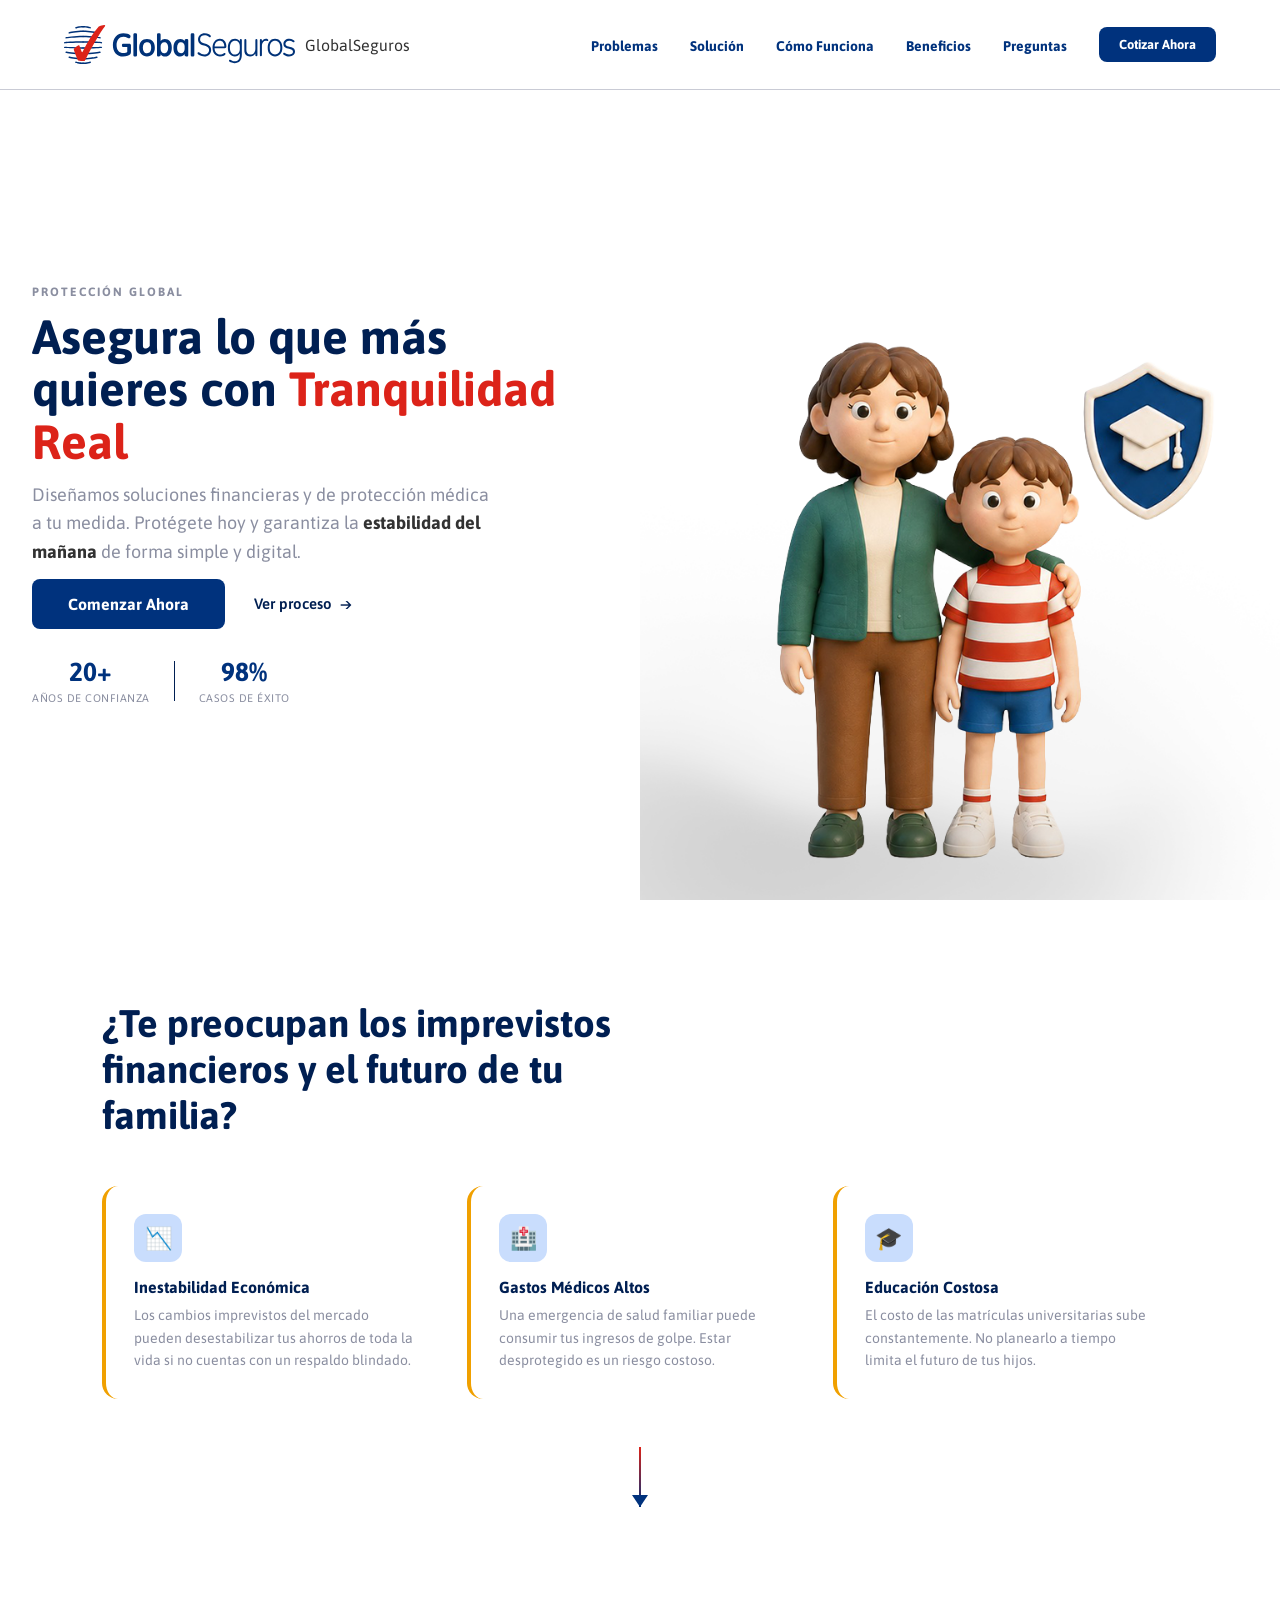
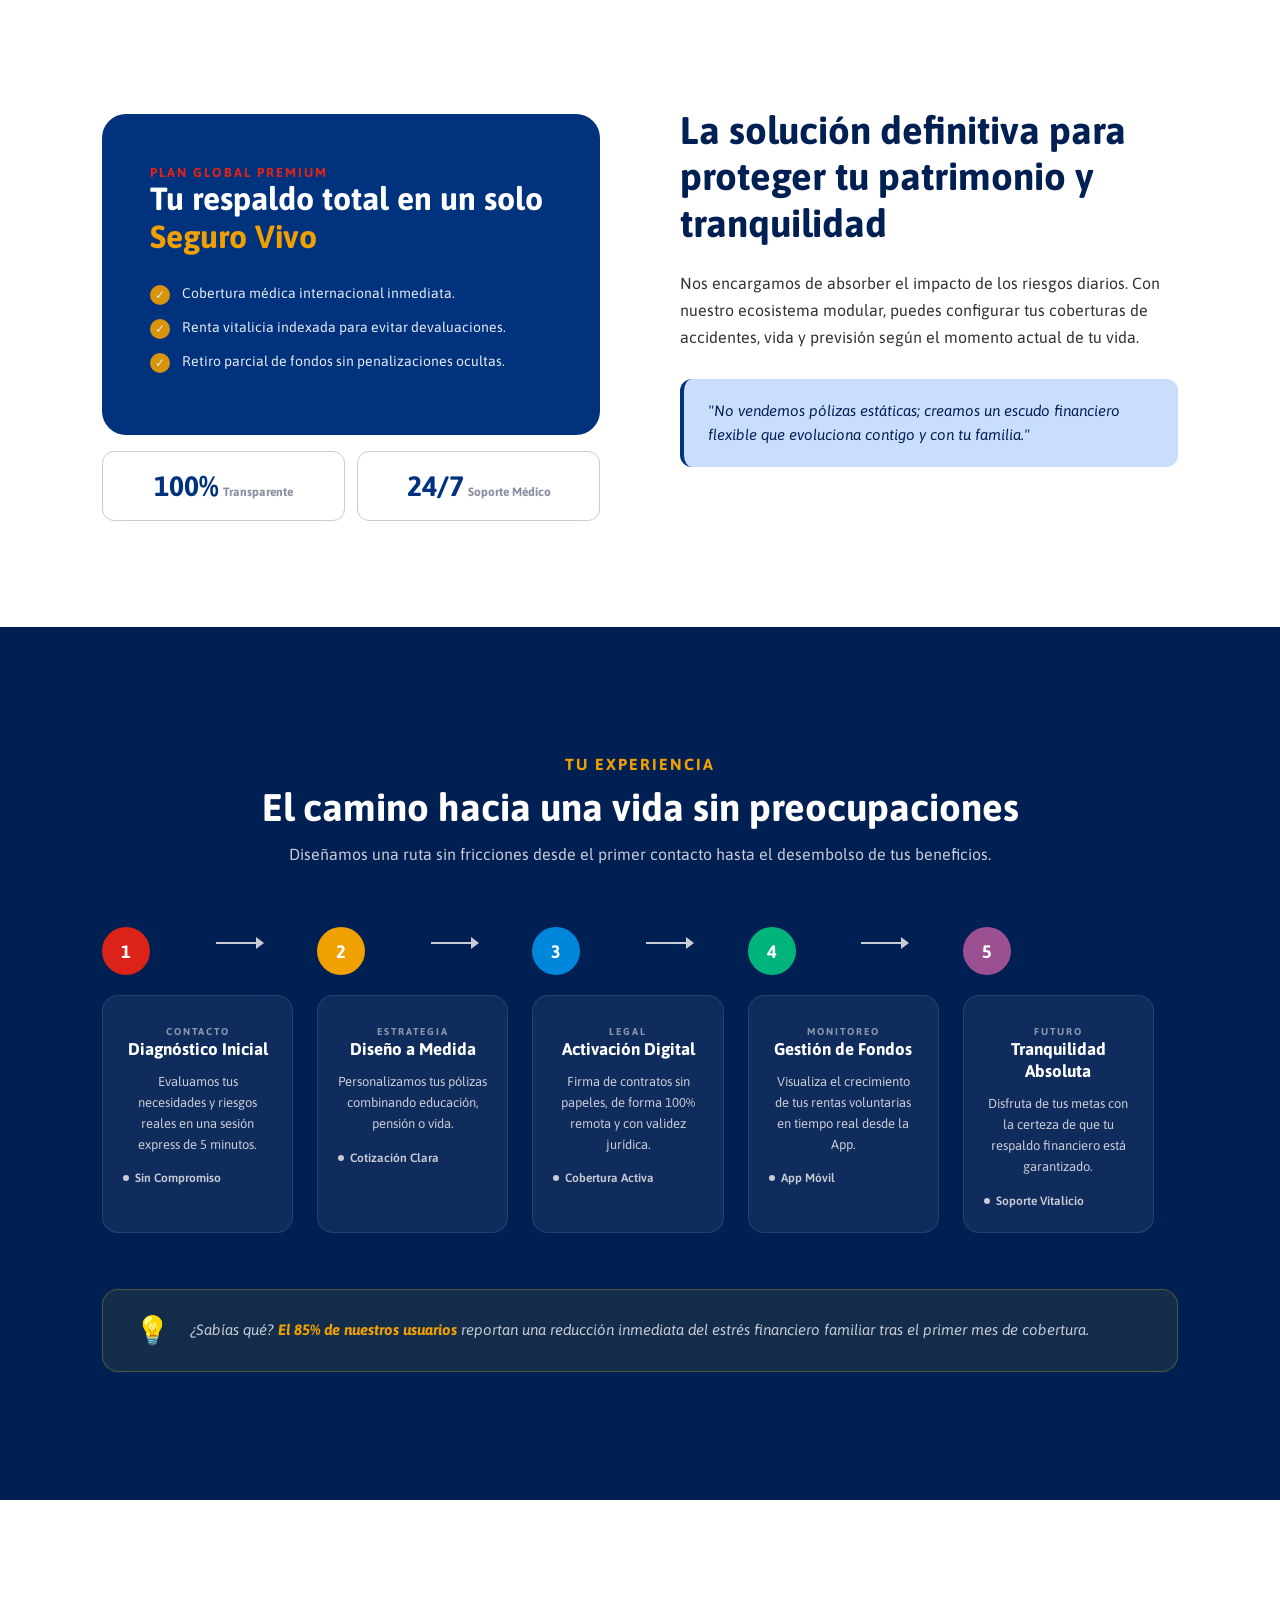
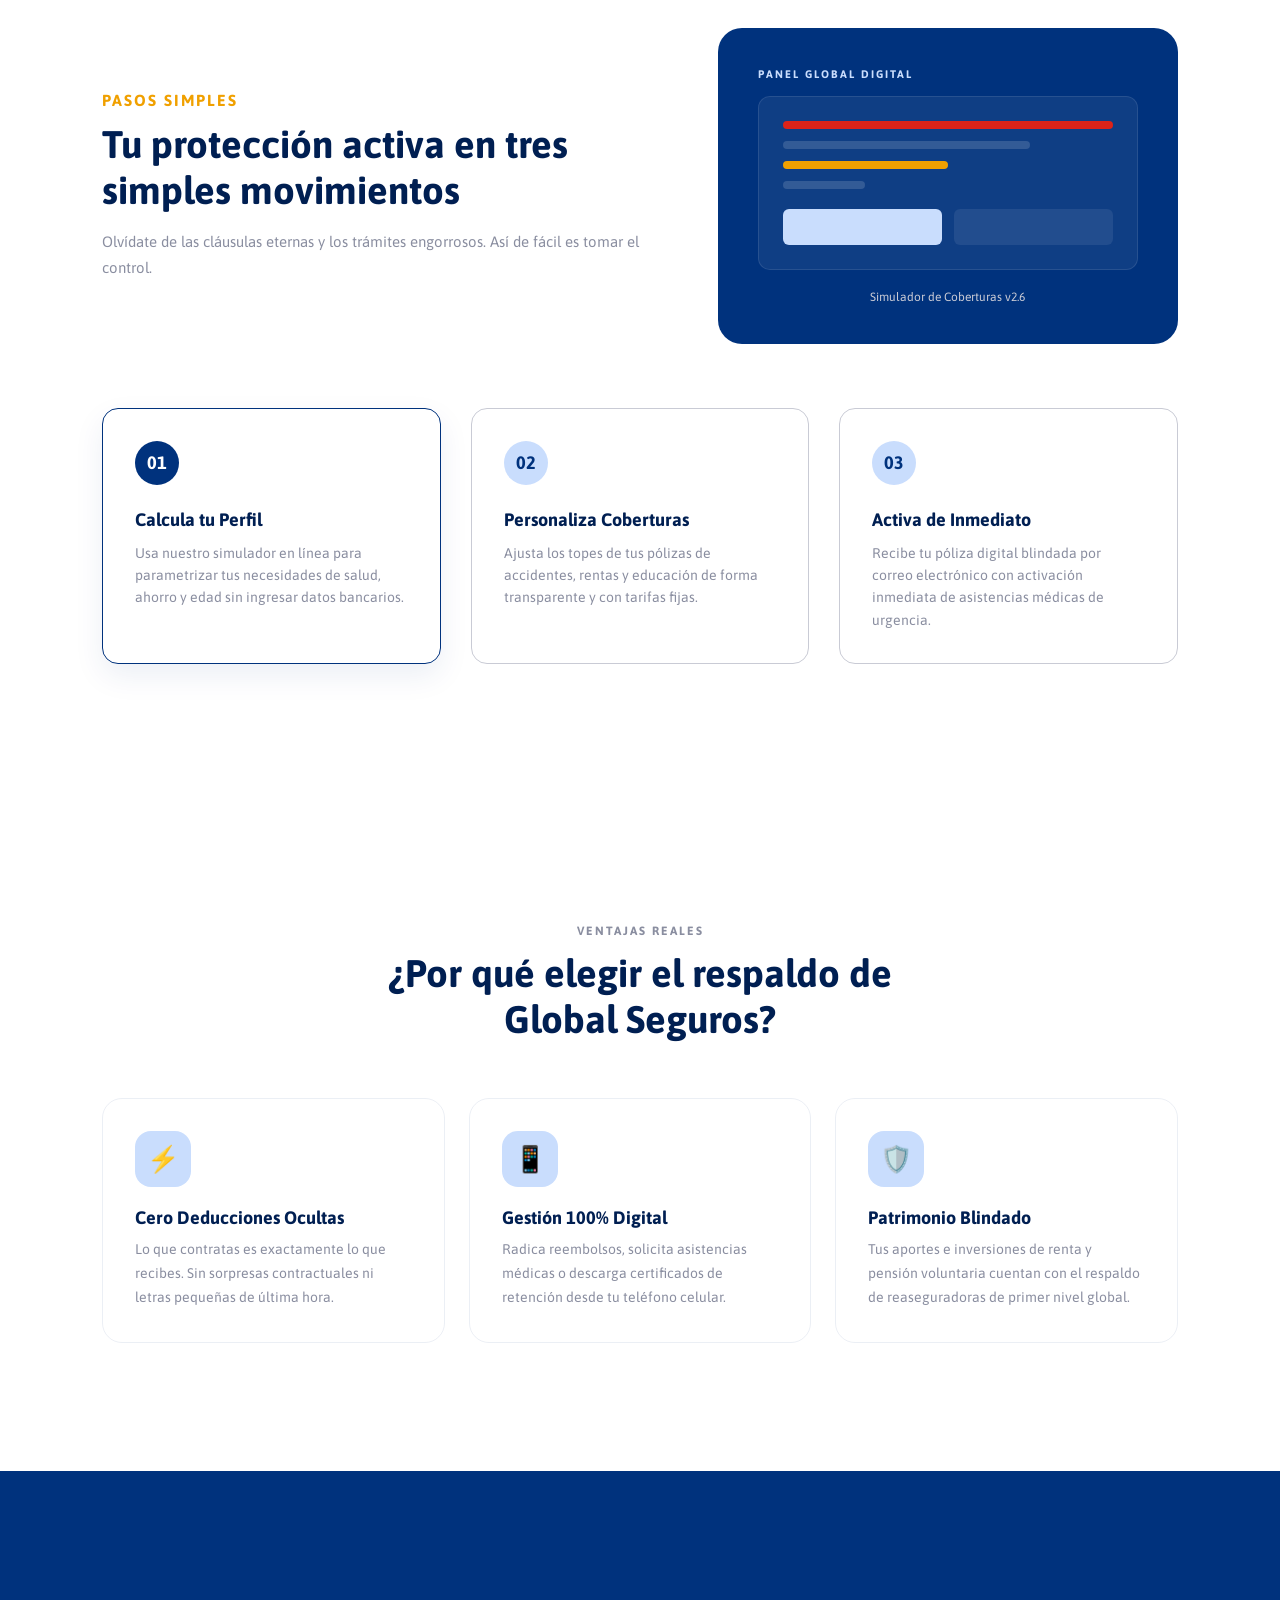
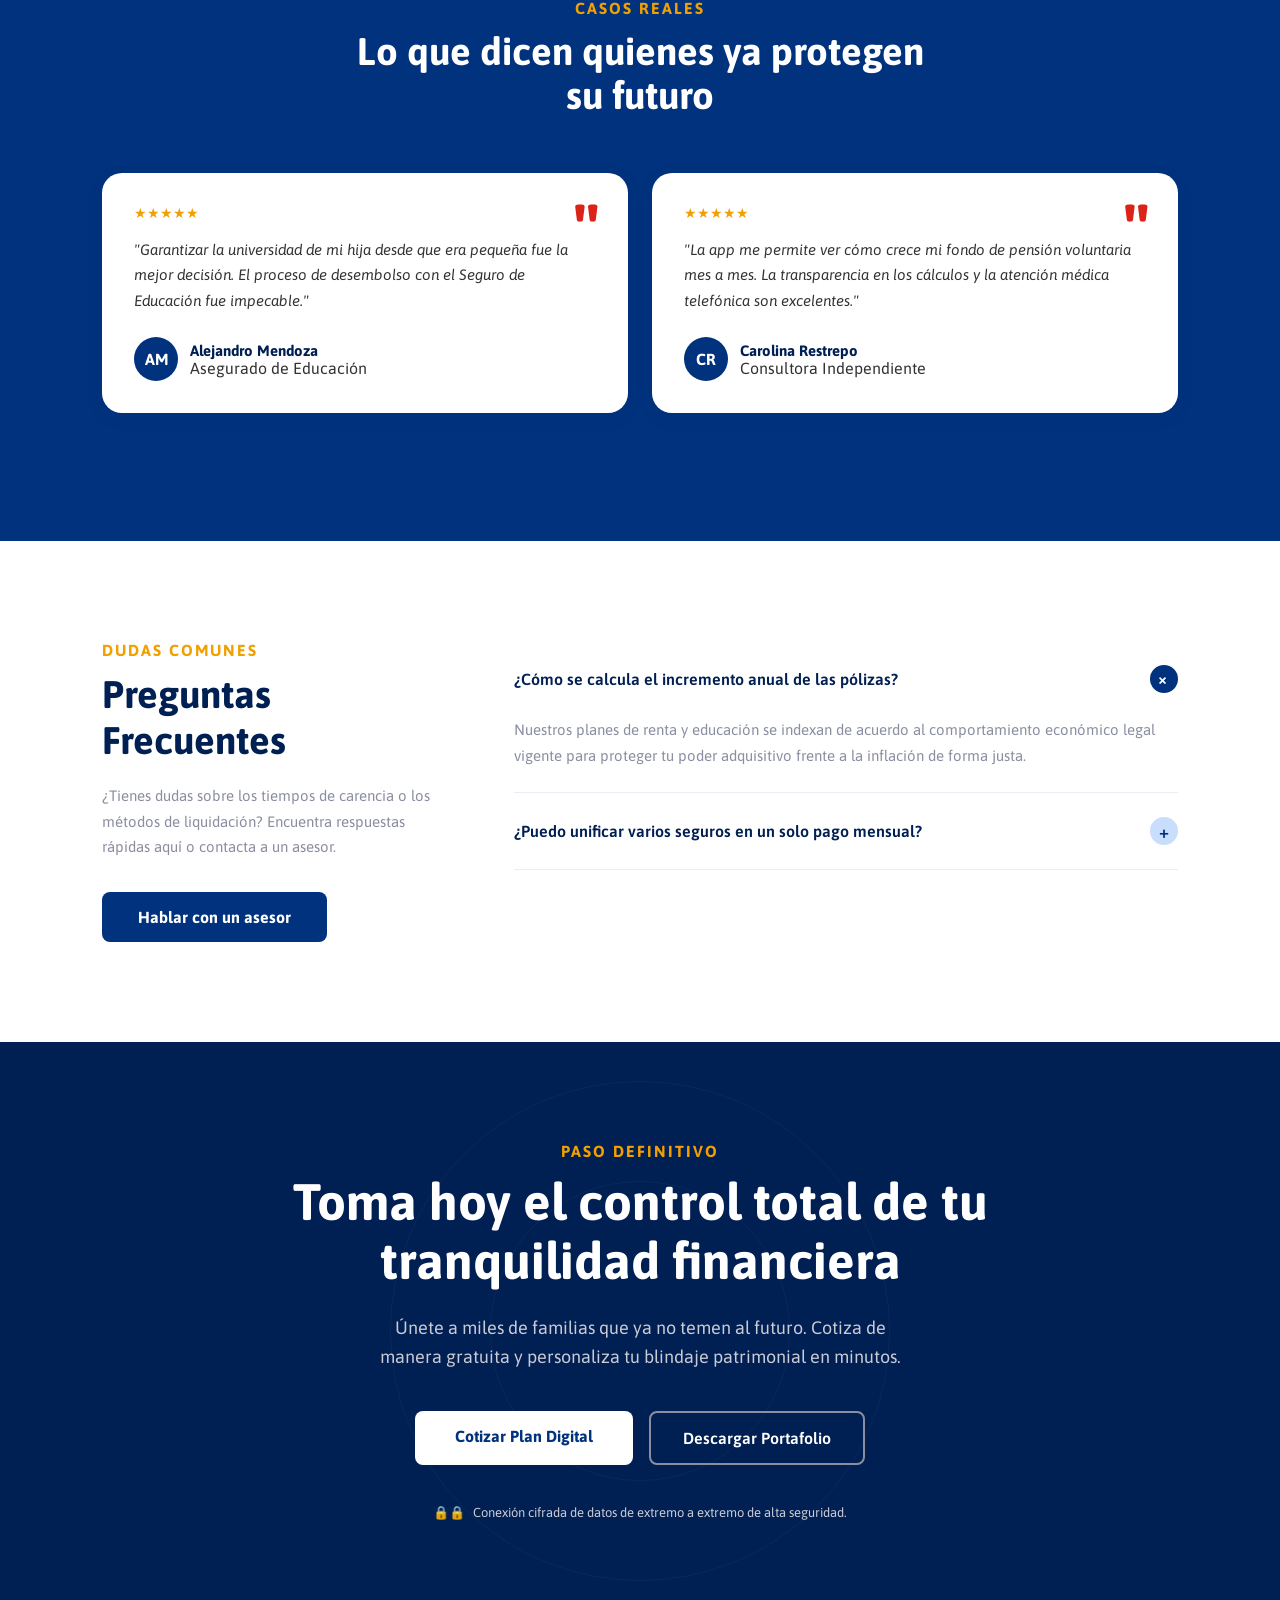
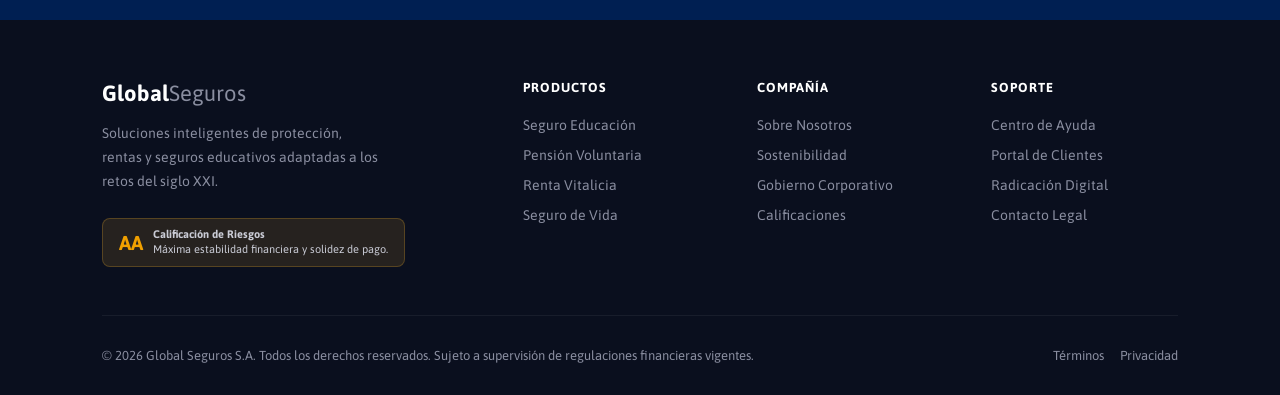
==== commit 6f7318fb: "Corrección carrusel" ====
--- a/index.html
+++ b/index.html
@@ -51,29 +51,20 @@
     </div>
 
     <div class="principal-derecho">
-      <div class="contenedor-carrusel">
-        <div class="carrusel-track">
-          <div class="carrusel-tarjeta">
-            <img src="multimedia/hero-slide1.jpg" alt="Familia protegida" class="carrusel-img">
-          </div>
-        </div>
-      </div>
-
-      <div class="principal-tarjeta-flotante tarjeta1">
-        <div class="tarjeta-icono-fondo azul">🎓</div>
-        <div>
-          <p class="tarjeta-leyenda">Seguro Educación</p>
-          <p class="tarjeta-valor">Meta Alcanzada</p>
-        </div>
-      </div>
-      <div class="principal-tarjeta-flotante tarjeta2">
-        <div class="tarjeta-icono-fondo verde">📈</div>
-        <div>
-          <p class="tarjeta-leyenda">Pensión Voluntaria</p>
-          <p class="tarjeta-valor">+15% Rendimiento</p>
-        </div>
-      </div>
-    </div>
+  <div class="contenedor-carrusel">
+  <div class="carrusel-track" id="carrusel-track">
+    <div class="carrusel-tarjeta">
+      <img src="multimedia/heroimgdefrente.png" alt="Familia protegida 1" class="carrusel-img">
+    </div>
+    <div class="carrusel-tarjeta">
+      <img src="multimedia/heroimgcerca.png" alt="Familia protegida 2" class="carrusel-img">
+    </div>
+    <div class="carrusel-tarjeta">
+      <img src="multimedia/heroimgespaldas.png" alt="Familia protegida 3" class="carrusel-img">
+    </div>
+  </div>
+</div>
+</div>
   </header>
 
   <section id="dolor" class="seccion-dolor">
@@ -411,6 +402,6 @@
       </div>
     </div>
   </footer>
-
+<script src="scripts/main.js"></script>
 </body>
 </html>
--- a/estilos/marca.css
+++ b/estilos/marca.css
@@ -231,25 +231,26 @@
 
 /* HERO imagen / Contenedor del Carrusel */
 .contenedor-carrusel {
-  position: relative;
-  width: 100%;
-  height: 100vh; 
-  overflow: hidden;
-  background: var(--azul-global); 
+    position: relative;
+    width: 100%;
+    height: 100vh; 
+    overflow: hidden; 
+    background: var(--azul-global);
 }
 
 .carrusel-track {
-  display: flex;
-  width: 100%;
-  height: 100%;
-  overflow: hidden;
-  scroll-behavior: smooth;
+    display: flex;
+    flex-wrap: nowrap;
+    overflow-x: hidden;       /* Oculta la barra de scroll gris */
+    scroll-behavior: smooth;  /* Hace el movimiento suave */
+    width: 100%;
+    height: 100%;
 }
 
 .carrusel-tarjeta {
-  flex: 0 0 100%; 
-  width: 100%;
-  height: 100%;
+    flex: 0 0 100%;             
+    width: 100%;
+    height: 100%;
 }
 
 .carrusel-img {
@@ -1292,7 +1293,7 @@
   line-height: 1.4; 
 }
 
-/* ANIMATIONS */
+/* ANIMACIONES */
 .desplazar-arriba {
   opacity: 0; 
   transform: translateY(30px);
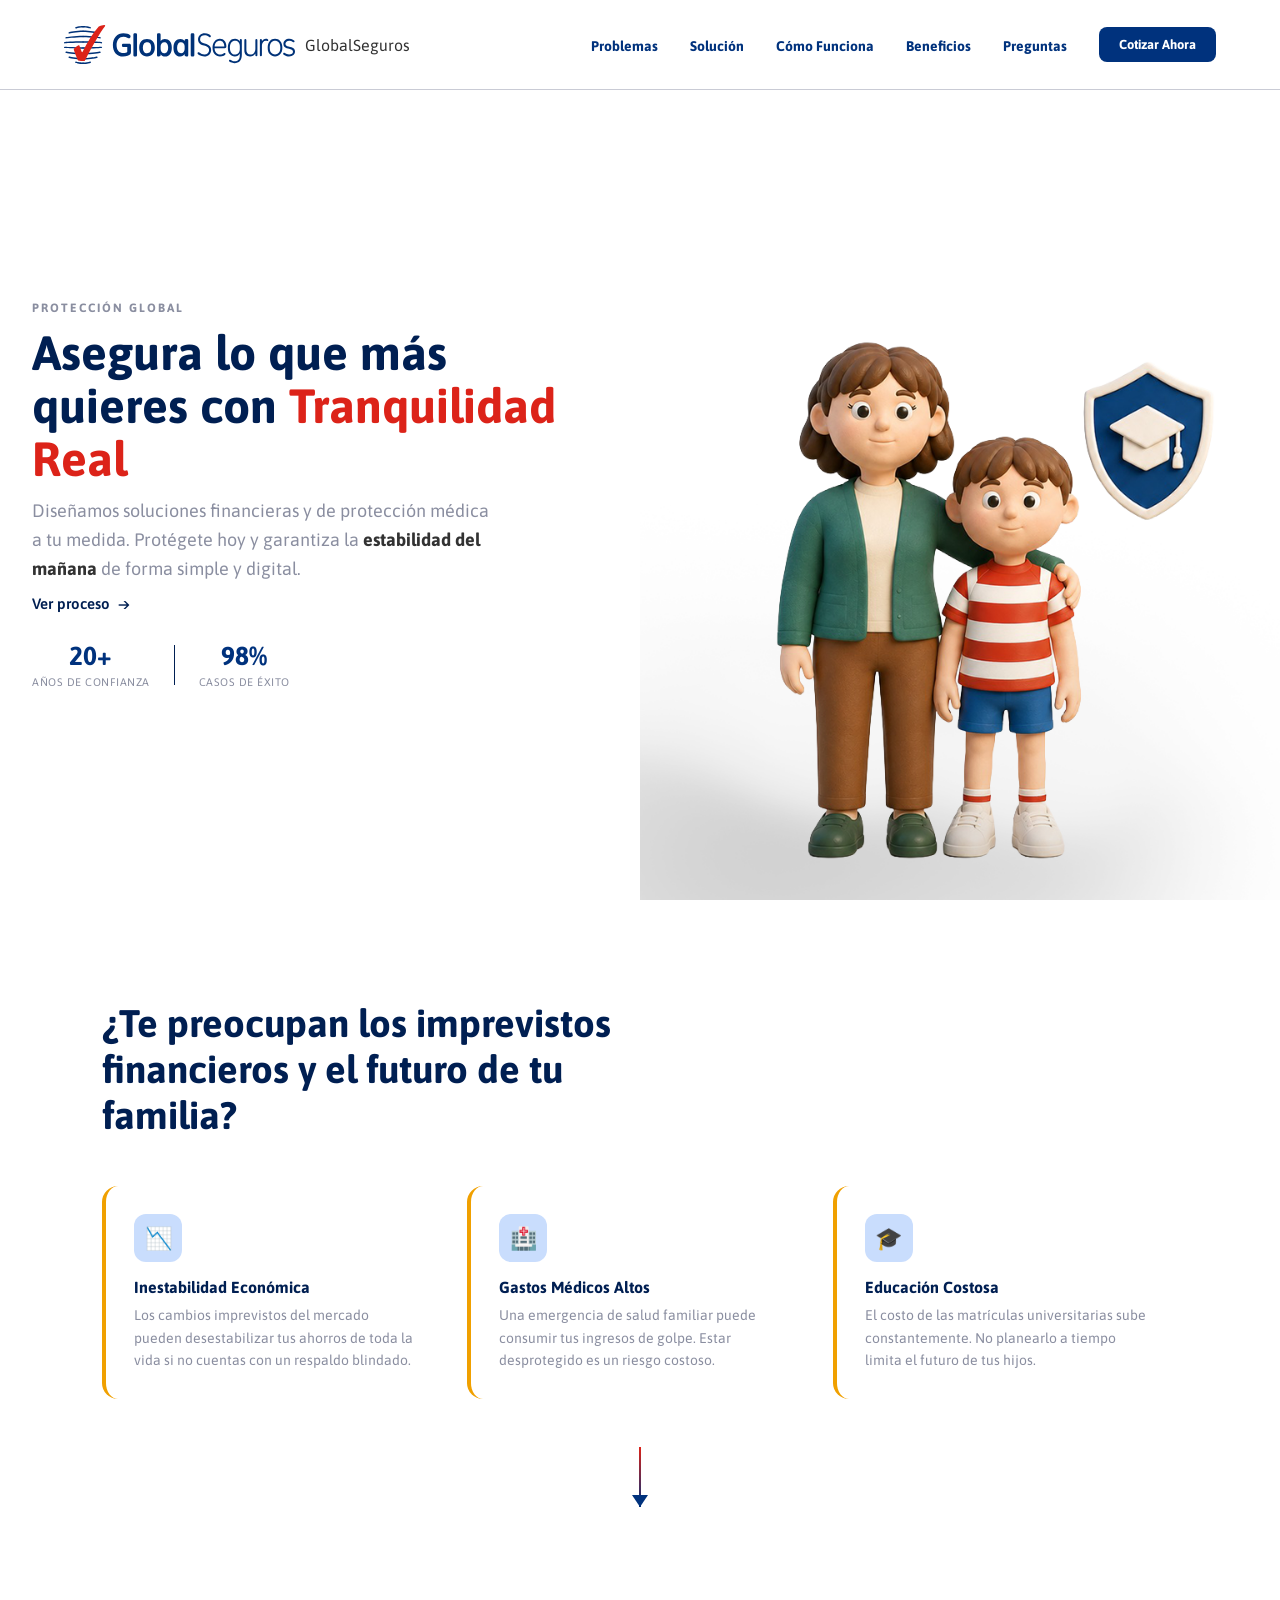
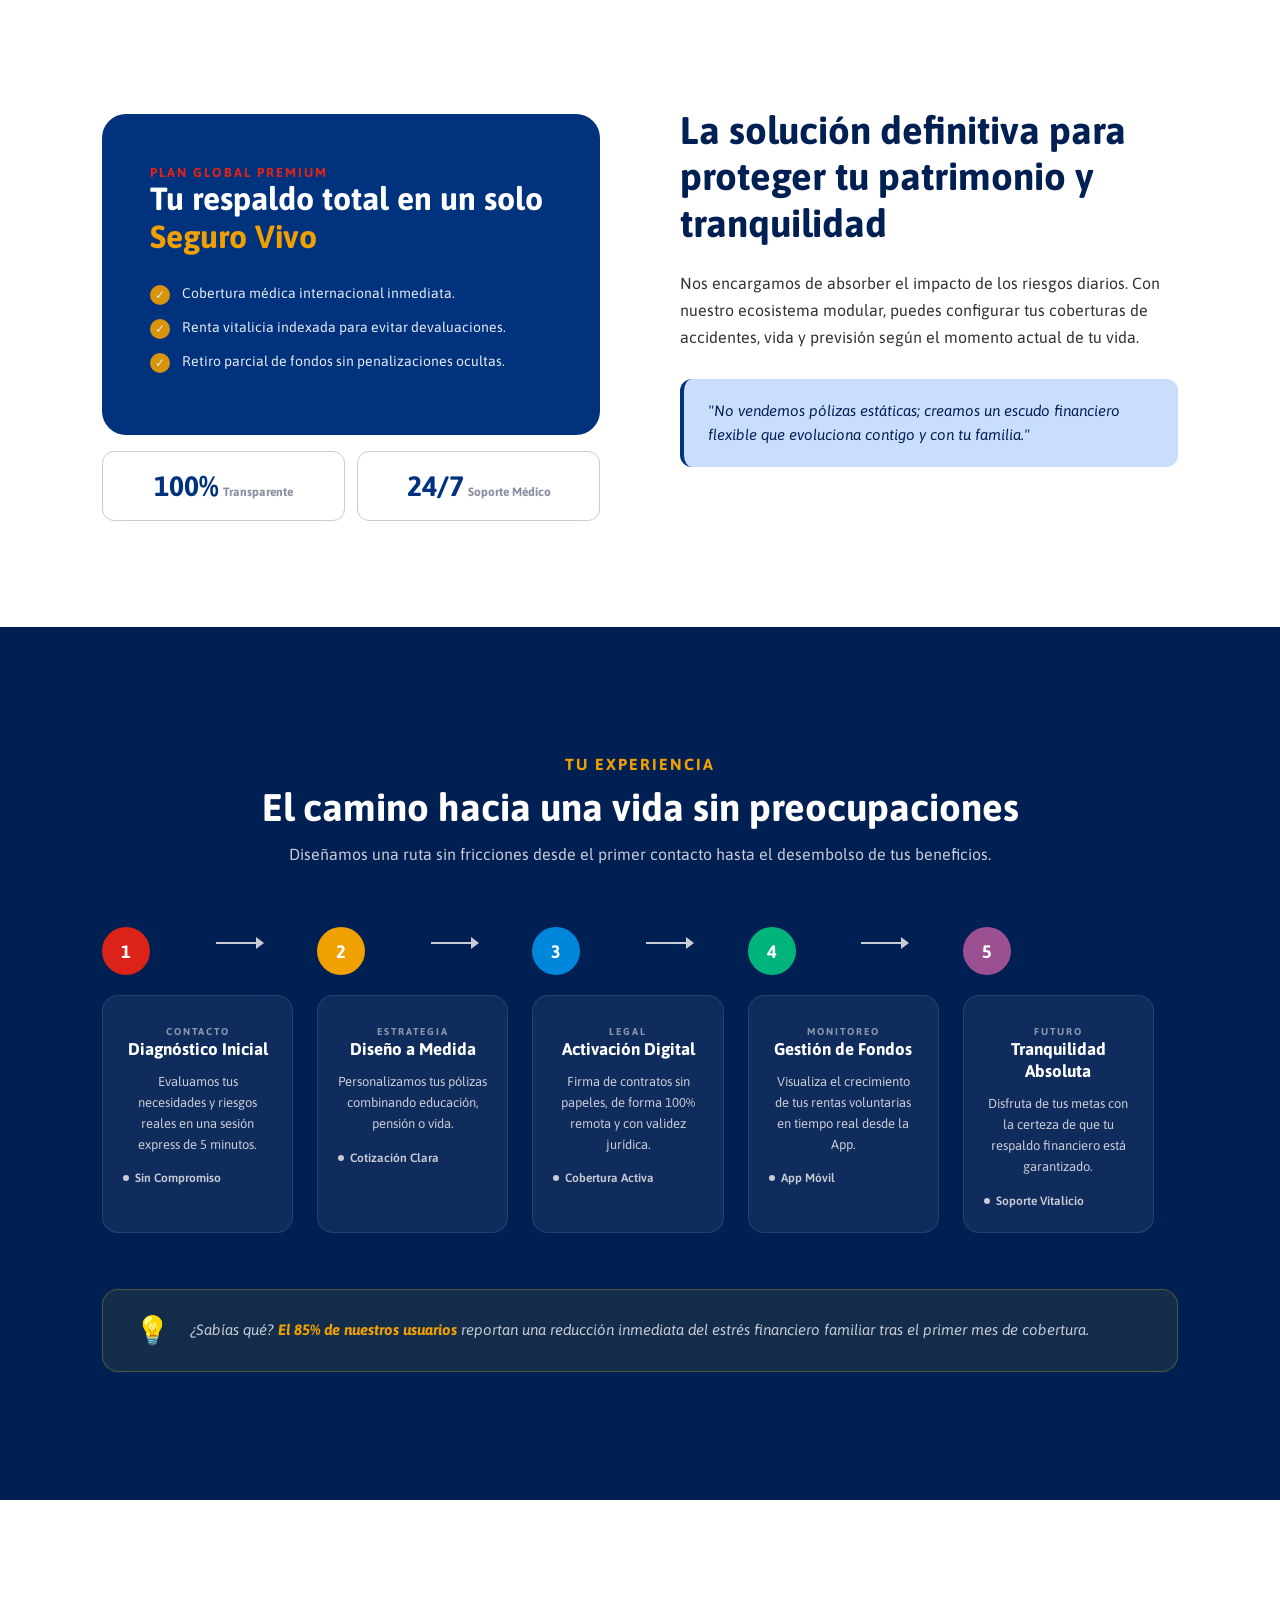
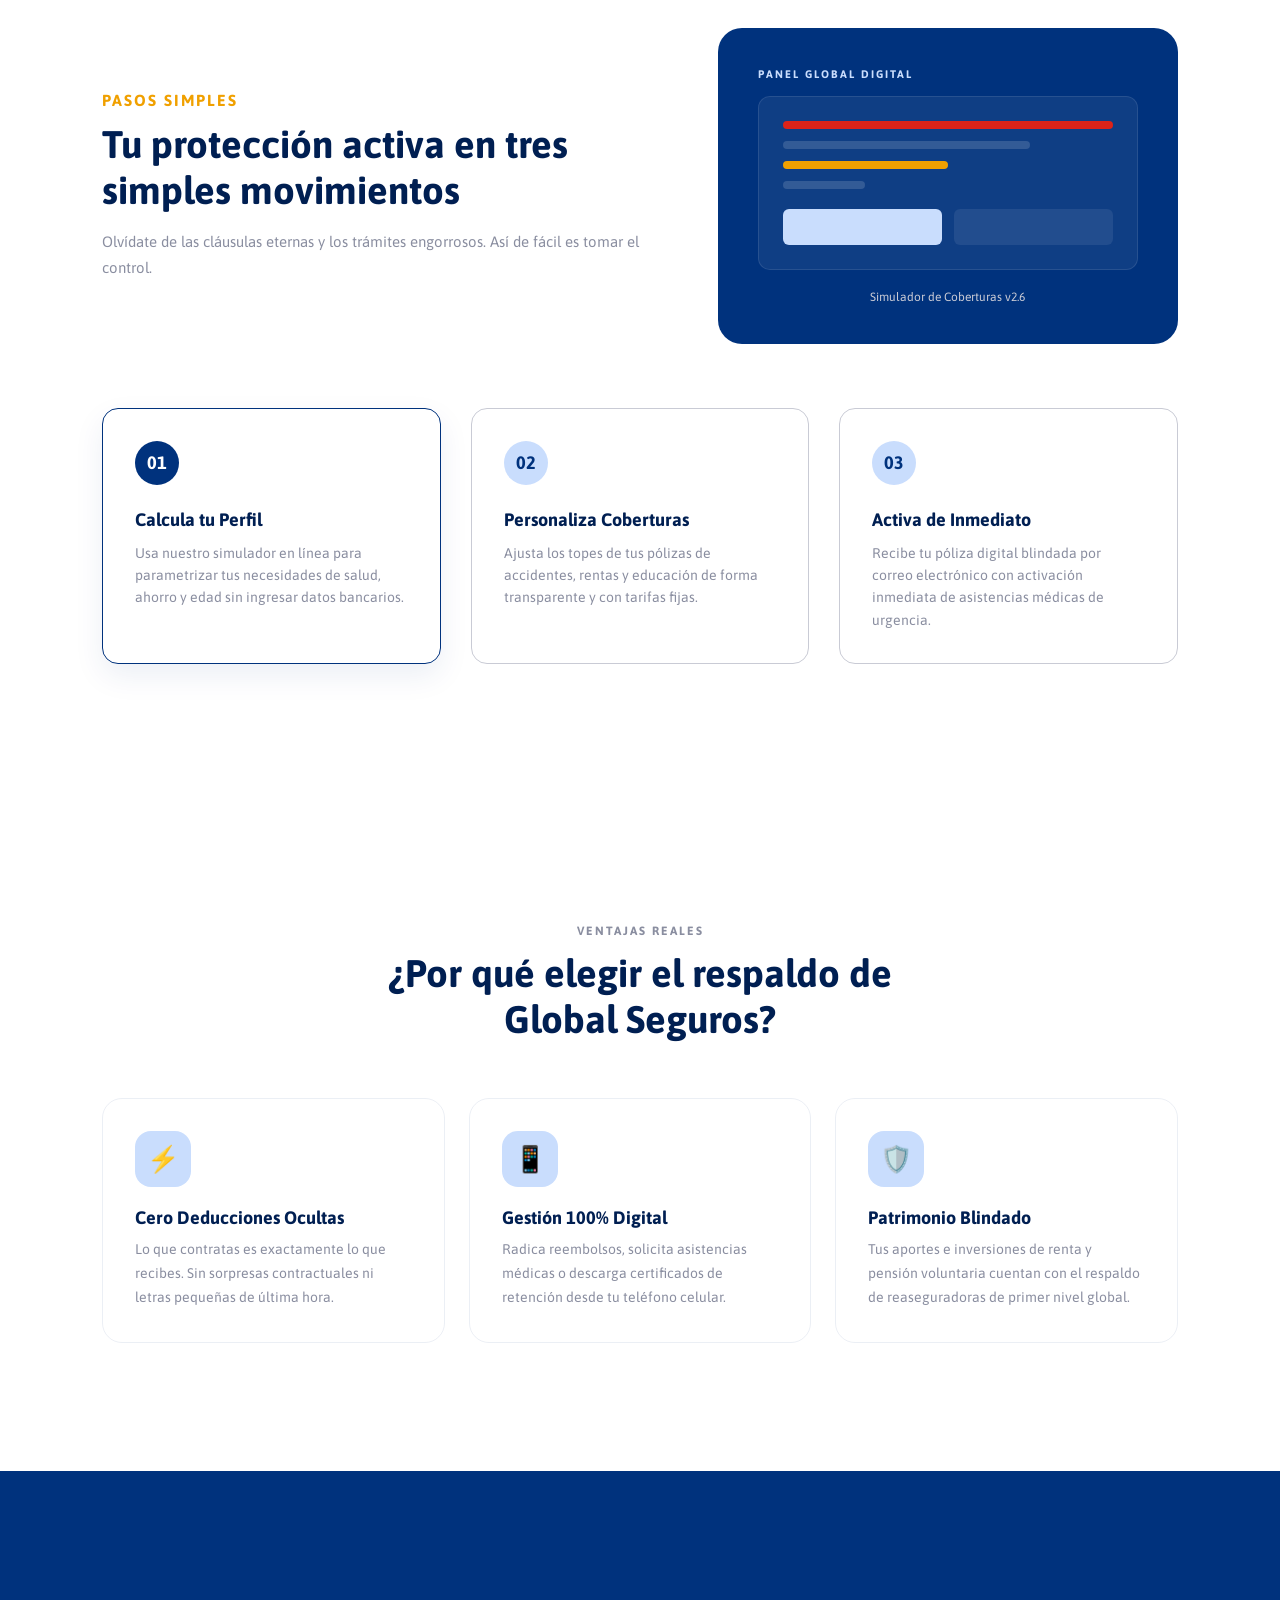
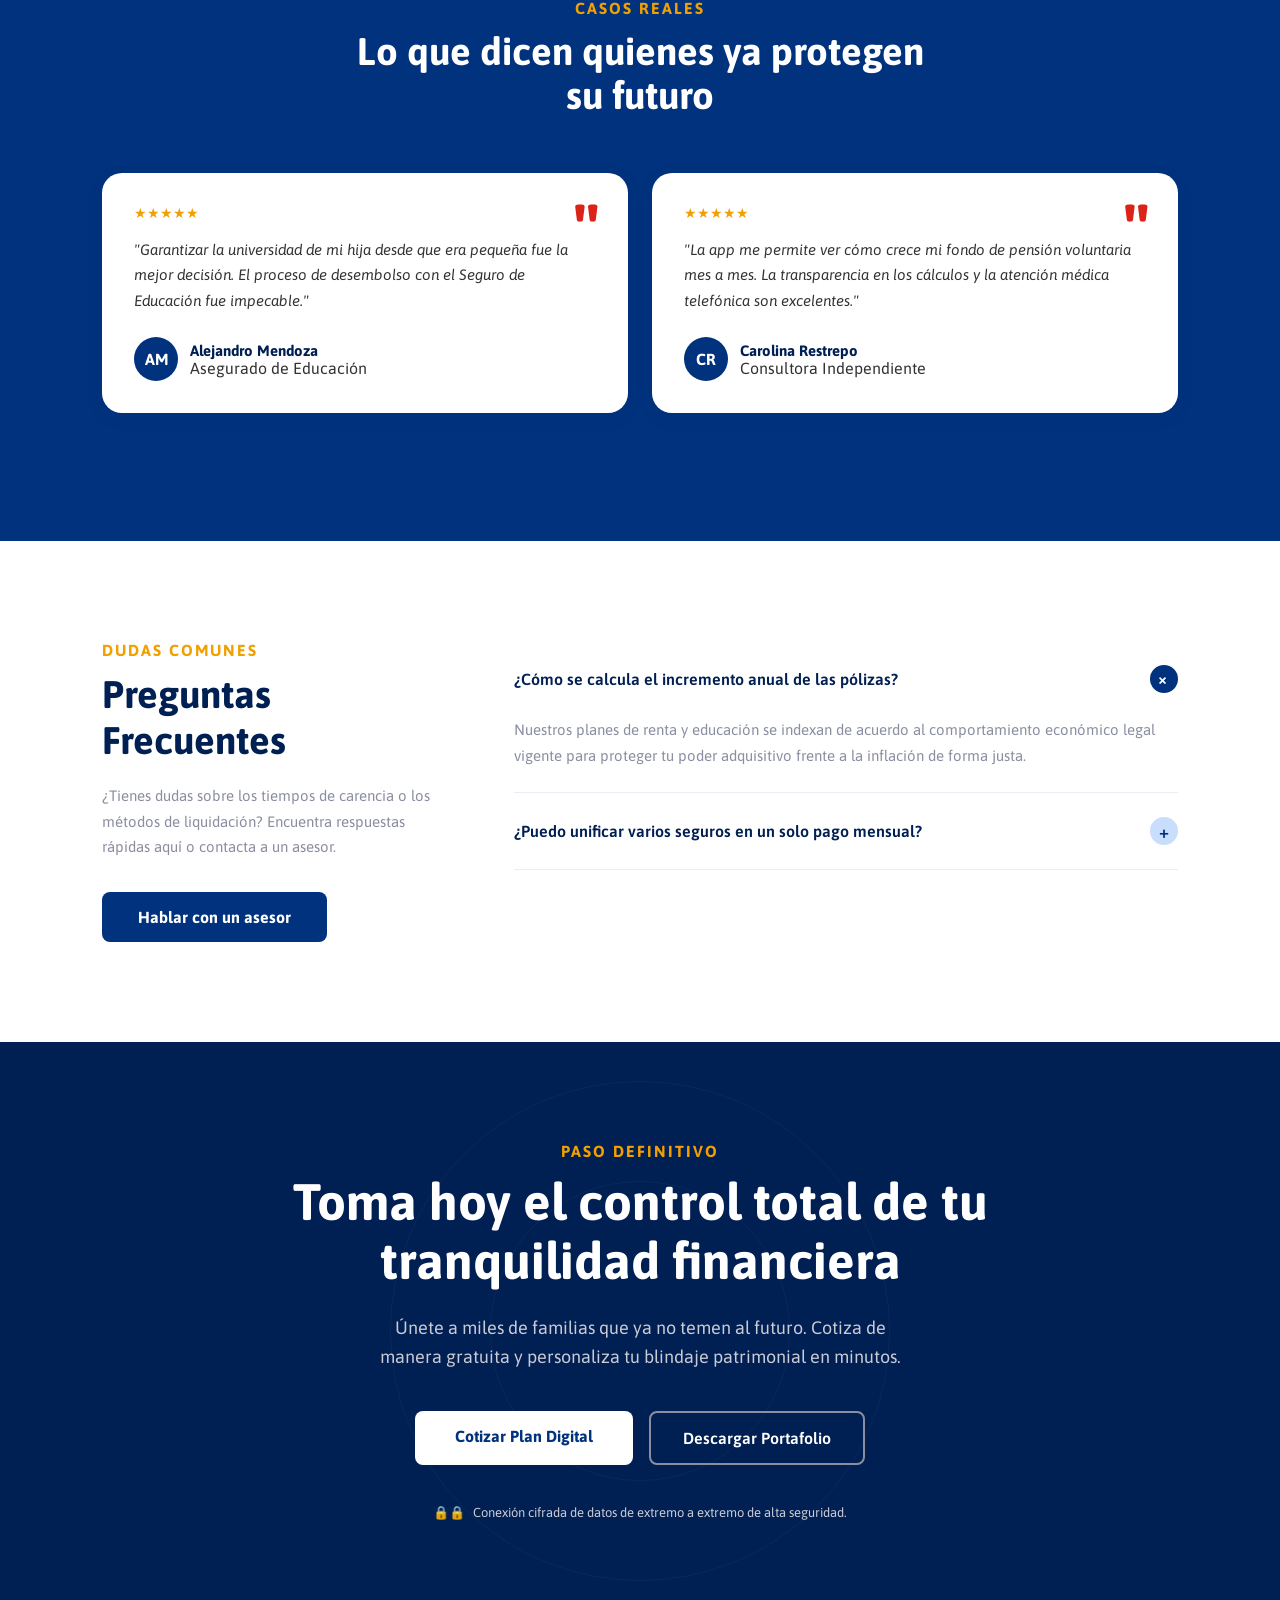
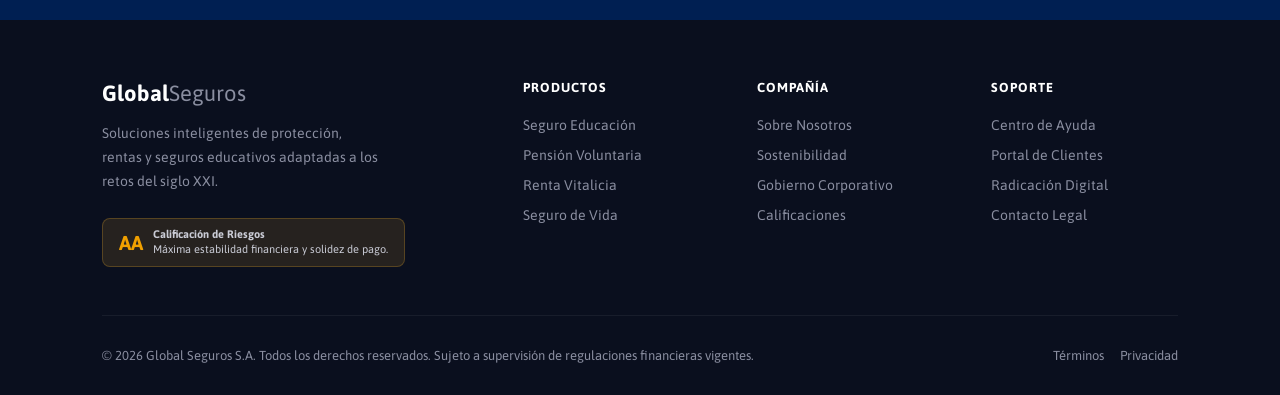
==== commit 3b013b9b: "Se corrigió los enlaces con el error 404" ====
--- a/index.html
+++ b/index.html
@@ -34,9 +34,8 @@
         Diseñamos soluciones financieras y de protección médica a tu medida. Protégete hoy y garantiza la <strong>estabilidad del mañana</strong> de forma simple y digital.
       </p>
       <div class="principal-acciones">
-        <a href="#cta" class="boton-primario">Comenzar Ahora</a>
-        <a href="#como" class="boton-secundario">Ver proceso</a>
-      </div>
+  <a href="#como" class="boton-secundario" style="width: 100%; text-align: center; max-width: 200px;">Ver proceso</a>
+    </div>
       <div class="principal-confianza">
         <div class="confianza-estadistica">
           <span class="numero">20+</span>
@@ -51,20 +50,20 @@
     </div>
 
     <div class="principal-derecho">
-  <div class="contenedor-carrusel">
-  <div class="carrusel-track" id="carrusel-track">
-    <div class="carrusel-tarjeta">
-      <img src="multimedia/heroimgdefrente.png" alt="Familia protegida 1" class="carrusel-img">
-    </div>
-    <div class="carrusel-tarjeta">
-      <img src="multimedia/heroimgcerca.png" alt="Familia protegida 2" class="carrusel-img">
-    </div>
-    <div class="carrusel-tarjeta">
-      <img src="multimedia/heroimgespaldas.png" alt="Familia protegida 3" class="carrusel-img">
-    </div>
-  </div>
-</div>
-</div>
+      <div class="contenedor-carrusel">
+        <div class="carrusel-track" id="carrusel-track">
+          <div class="carrusel-tarjeta">
+            <img src="multimedia/heroimgdefrente.png" alt="Familia protegida 1" class="carrusel-img">
+          </div>
+          <div class="carrusel-tarjeta">
+            <img src="multimedia/heroimgcerca.png" alt="Familia protegida 2" class="carrusel-img">
+          </div>
+          <div class="carrusel-tarjeta">
+            <img src="multimedia/heroimgespaldas.png" alt="Familia protegida 3" class="carrusel-img">
+          </div>
+        </div>
+      </div>
+    </div>
   </header>
 
   <section id="dolor" class="seccion-dolor">
@@ -345,8 +344,8 @@
     <h2 class="seccion-titulo" style="position: relative; z-index: 2;">Toma hoy el control total de tu tranquilidad financiera</h2>
     <p style="position: relative; z-index: 2;">Únete a miles de familias que ya no temen al futuro. Cotiza de manera gratuita y personaliza tu blindaje patrimonial en minutos.</p>
     <div class="llamado-accion-acciones" style="position: relative; z-index: 2;">
-      <a href="#" class="boton-blanco">Cotizar Plan Digital</a>
-      <a href="#" class="boton-esquema-blanco">Descargar Portafolio</a>
+      <a href="404.html" class="boton-blanco">Cotizar Plan Digital</a>
+      <a href="404.html" class="boton-esquema-blanco">Descargar Portafolio</a>
     </div>
     <div class="llamado-accion-garantia" style="position: relative; z-index: 2;">
       <span>🔒🔒</span> Conexión cifrada de datos de extremo a extremo de alta seguridad.
@@ -369,36 +368,36 @@
       <div class="pie-columna">
         <h4>Productos</h4>
         <ul>
-          <li><a href="#">Seguro Educación</a></li>
-          <li><a href="#">Pensión Voluntaria</a></li>
-          <li><a href="#">Renta Vitalicia</a></li>
-          <li><a href="#">Seguro de Vida</a></li>
+          <li><a href="404.html">Seguro Educación</a></li>
+          <li><a href="404.html">Pensión Voluntaria</a></li>
+          <li><a href="404.html">Renta Vitalicia</a></li>
+          <li><a href="404.html">Seguro de Vida</a></li>
         </ul>
       </div>
       <div class="pie-columna">
         <h4>Compañía</h4>
         <ul>
-          <li><a href="#">Sobre Nosotros</a></li>
-          <li><a href="#">Sostenibilidad</a></li>
-          <li><a href="#">Gobierno Corporativo</a></li>
-          <li><a href="#">Calificaciones</a></li>
+          <li><a href="404.html">Sobre Nosotros</a></li>
+          <li><a href="404.html">Sostenibilidad</a></li>
+          <li><a href="404.html">Gobierno Corporativo</a></li>
+          <li><a href="404.html">Calificaciones</a></li>
         </ul>
       </div>
       <div class="pie-columna">
         <h4>Soporte</h4>
         <ul>
-          <li><a href="#">Centro de Ayuda</a></li>
-          <li><a href="#">Portal de Clientes</a></li>
-          <li><a href="#">Radicación Digital</a></li>
-          <li><a href="#">Contacto Legal</a></li>
+          <li><a href="404.html">Centro de Ayuda</a></li>
+          <li><a href="404.html">Portal de Clientes</a></li>
+          <li><a href="404.html">Radicación Digital</a></li>
+          <li><a href="404.html">Contacto Legal</a></li>
         </ul>
       </div>
     </div>
     <div class="pie-inferior">
       <p>&copy; 2026 Global Seguros S.A. Todos los derechos reservados. Sujeto a supervisión de regulaciones financieras vigentes.</p>
       <div style="display: flex; gap: 16px;">
-        <a href="#" style="color: var(--gris-medio); text-decoration: none;">Términos</a>
-        <a href="#" style="color: var(--gris-medio); text-decoration: none;">Privacidad</a>
+        <a href="404.html" style="color: var(--gris-medio); text-decoration: none;">Términos</a>
+        <a href="404.html" style="color: var(--gris-medio); text-decoration: none;">Privacidad</a>
       </div>
     </div>
   </footer>
--- a/estilos/marca.css
+++ b/estilos/marca.css
@@ -241,8 +241,8 @@
 .carrusel-track {
     display: flex;
     flex-wrap: nowrap;
-    overflow-x: hidden;       /* Oculta la barra de scroll gris */
-    scroll-behavior: smooth;  /* Hace el movimiento suave */
+    overflow-x: hidden;       
+    scroll-behavior: smooth;  
     width: 100%;
     height: 100%;
 }
